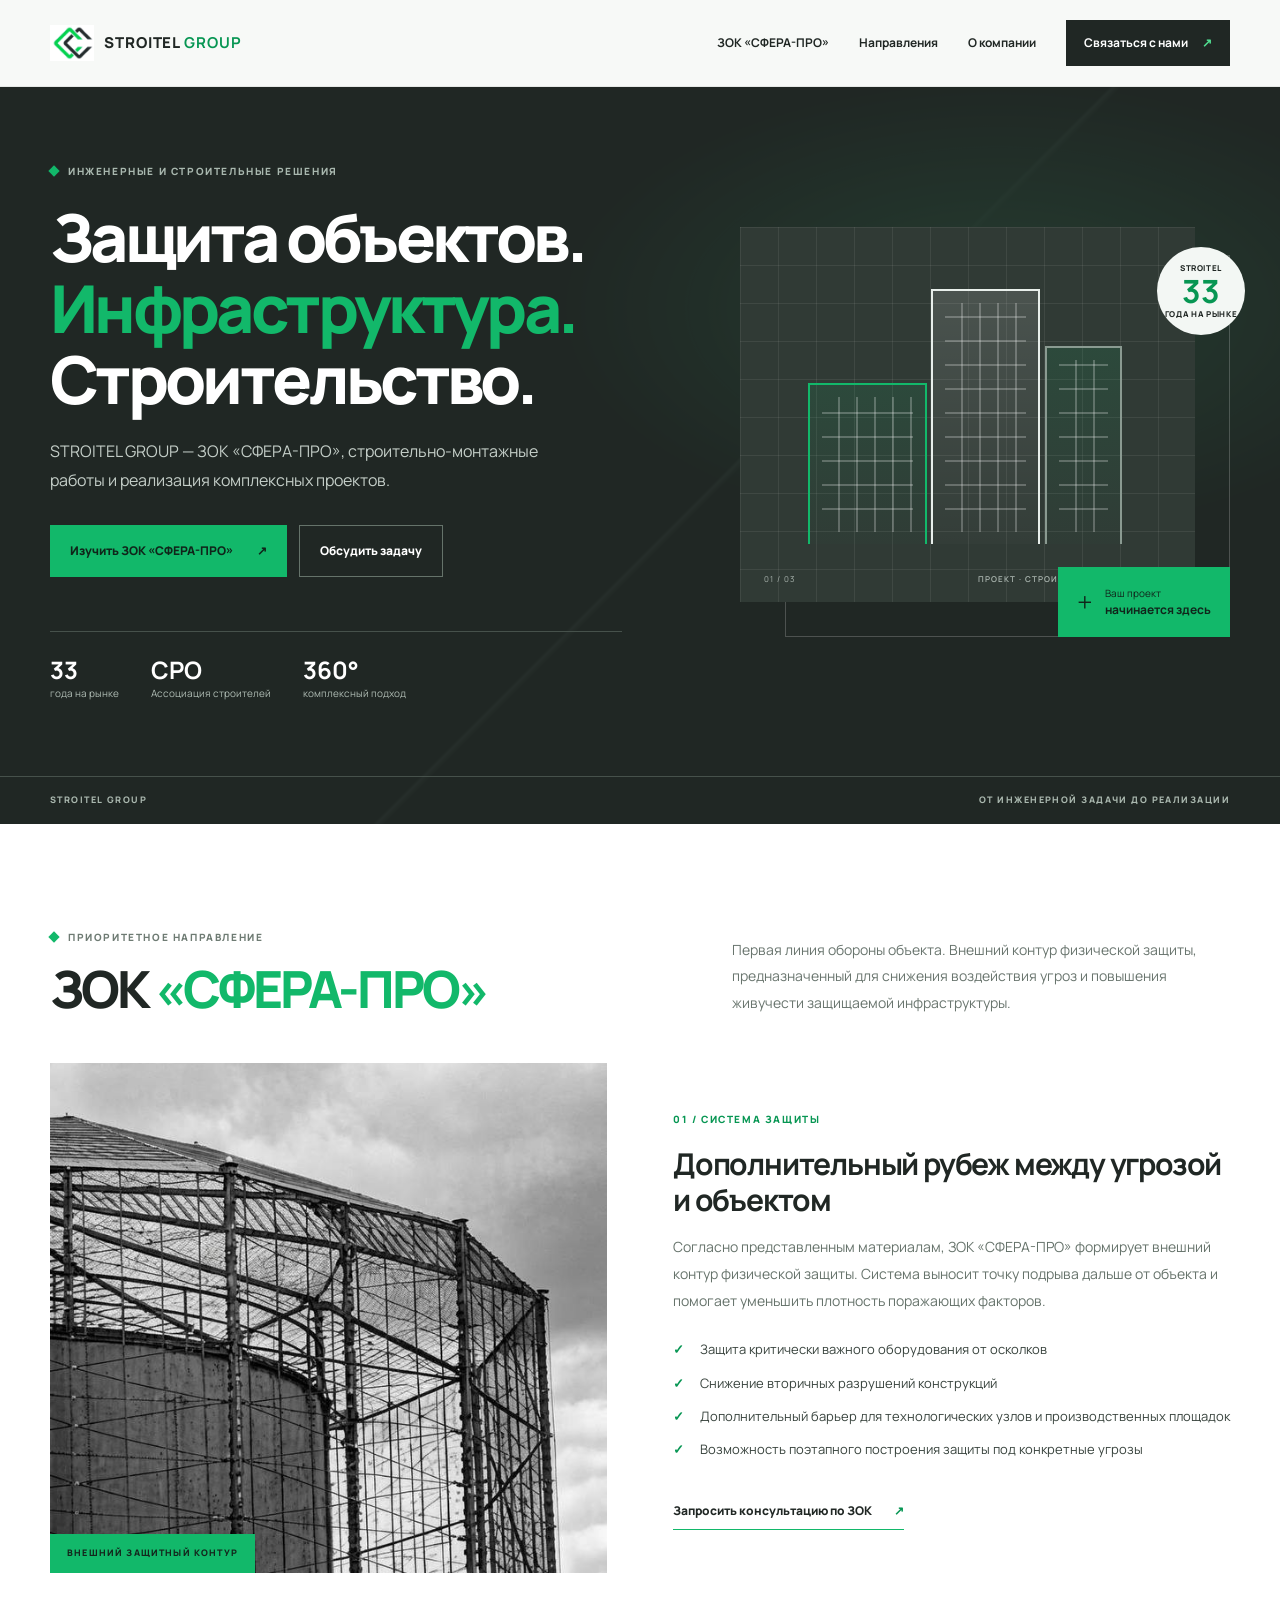
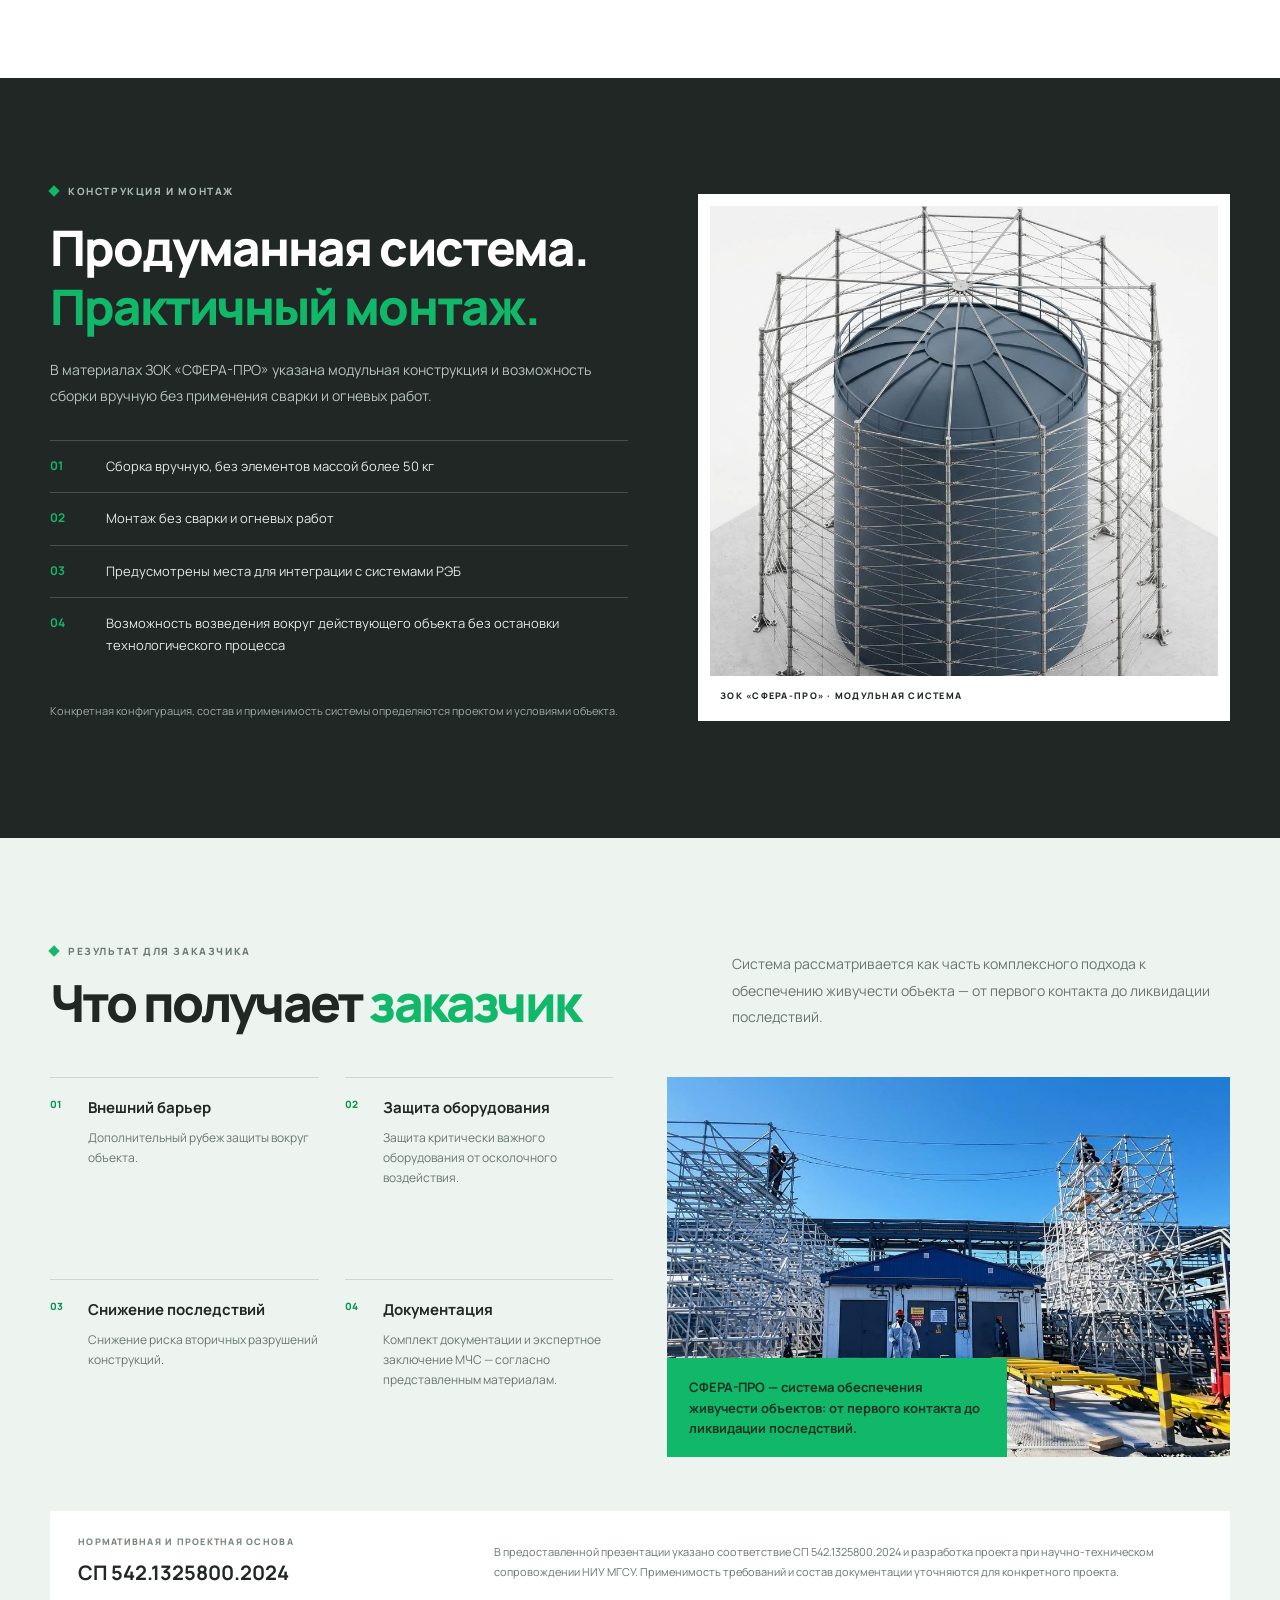
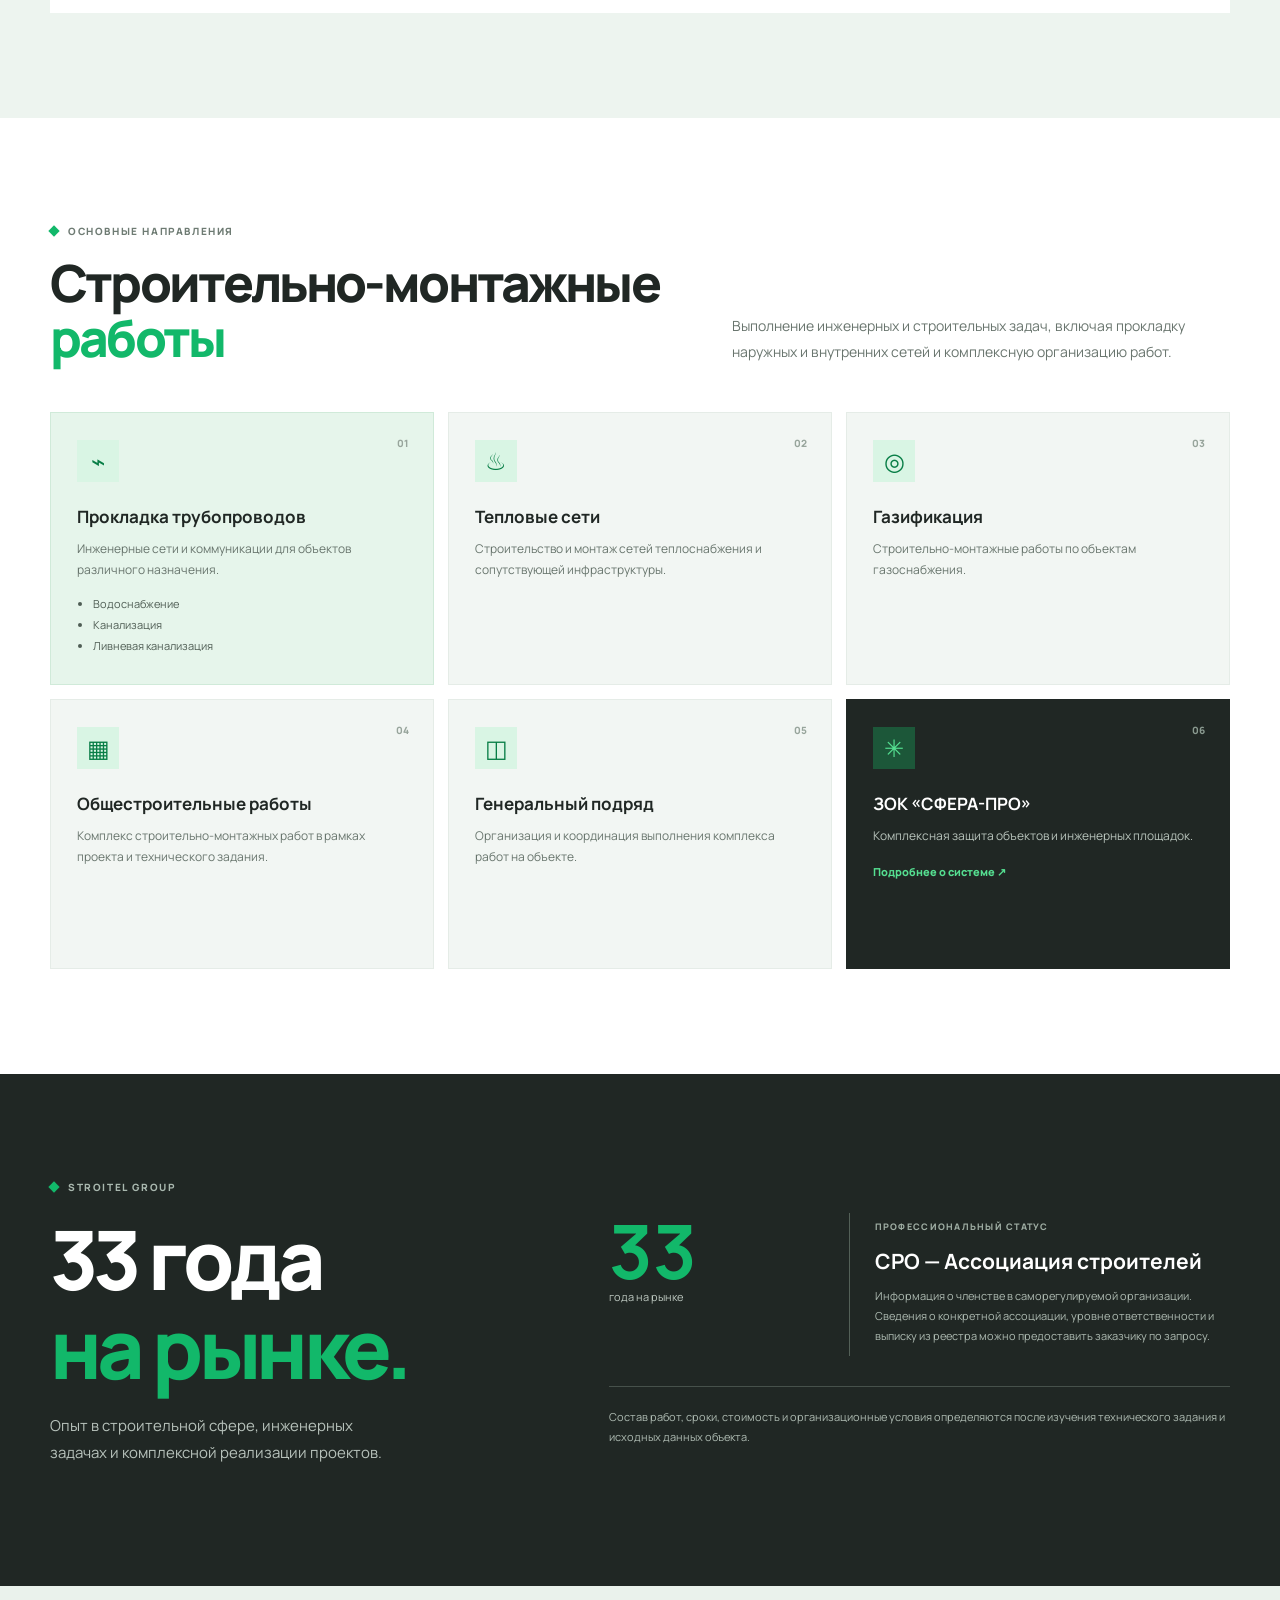
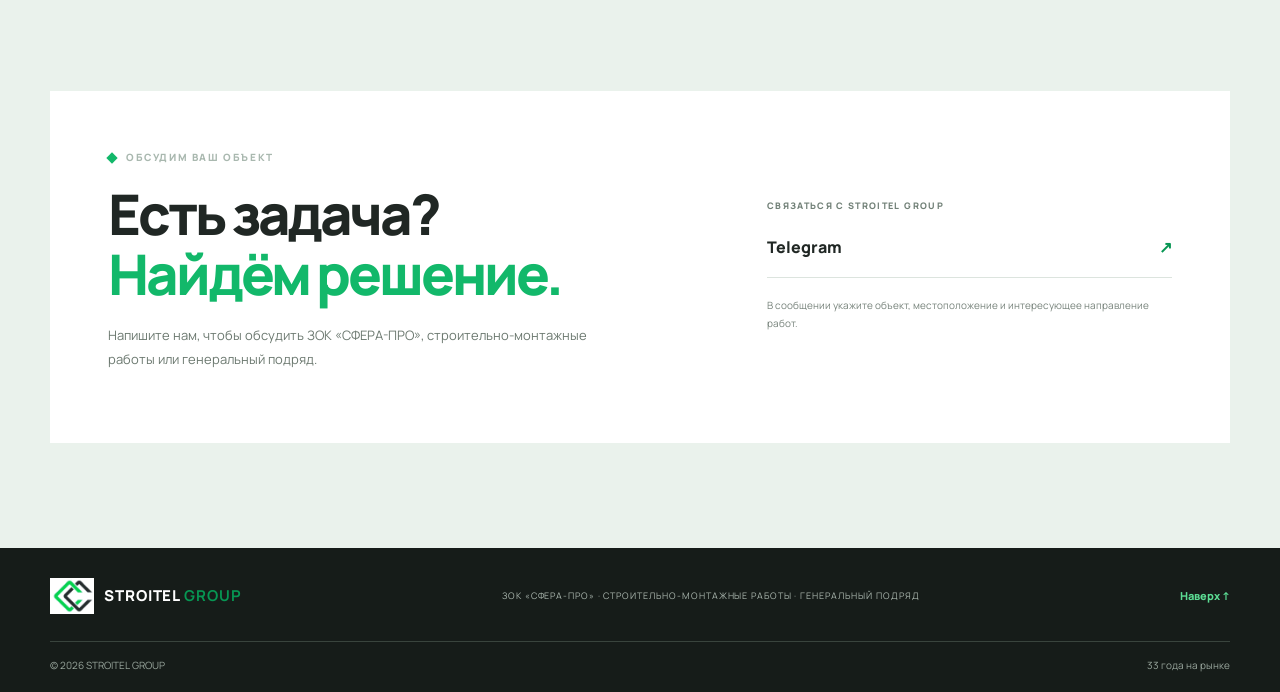
==== index.html @ 2f3639f8 "Update index.html" ====
<!DOCTYPE html>
<html lang="ru">
<head>
    <meta charset="UTF-8">
    <meta name="viewport" content="width=device-width, initial-scale=1">
    <meta name="description" content="STROITEL GROUP — ЗОК «СФЕРА-ПРО», строительно-монтажные работы, инженерные сети и генеральный подряд. 33 года на рынке.">
    <meta name="theme-color" content="#202724">
    <title>STROITEL GROUP — ЗОК «СФЕРА-ПРО» и строительство</title>
    <link rel="preconnect" href="https://fonts.googleapis.com">
    <link rel="preconnect" href="https://fonts.gstatic.com" crossorigin>
    <link href="https://fonts.googleapis.com/css2?family=Manrope:wght@400;500;600;700;800&display=swap" rel="stylesheet">
    <link rel="stylesheet" href="assets/css/style.css">
</head>
<body id="top">
    <header class="header">
        <div class="container header__inner">
            <a class="brand" href="#top" aria-label="STROITEL GROUP — на главную">
                <img src="assets/images/logo-icon.png" alt="" class="brand__mark">
                <span class="brand__name">STROITEL <b>GROUP</b></span>
            </a>
            <button class="menu-toggle" type="button" aria-label="Открыть меню" aria-expanded="false">
                <span></span><span></span><span></span>
            </button>
            <nav class="nav" aria-label="Основная навигация">
                <a href="#sphere">ЗОК «СФЕРА-ПРО»</a>
                <a href="#services">Направления</a>
                <a href="#about">О компании</a>
                <a href="#contacts" class="nav__cta">Связаться с нами <span>↗</span></a>
            </nav>
        </div>
    </header>

    <main>
        <section class="hero">
            <div class="hero__texture"></div>
            <div class="container hero__inner">
                <div class="hero__content">
                    <div class="eyebrow"><i></i> ИНЖЕНЕРНЫЕ И СТРОИТЕЛЬНЫЕ РЕШЕНИЯ</div>
                    <h1>Защита объектов.<br><em>Инфраструктура.</em><br>Строительство.</h1>
                    <p class="hero__lead">STROITEL GROUP — ЗОК «СФЕРА-ПРО», строительно-монтажные работы и реализация комплексных проектов.</p>
                    <div class="hero__actions">
                        <a class="button button--green" href="#sphere">Изучить ЗОК «СФЕРА-ПРО» <span>↗</span></a>
                        <a class="button button--outline" href="#contacts">Обсудить задачу</a>
                    </div>
                    <div class="hero__facts">
                        <div><strong>33</strong><span>года на рынке</span></div>
                        <div><strong>СРО</strong><span>Ассоциация строителей</span></div>
                        <div><strong>360°</strong><span>комплексный подход</span></div>
                    </div>
                </div>
                <div class="hero__visual" aria-label="Архитектурная графика">
                    <div class="visual-card visual-card--back"></div>
                    <div class="visual-card visual-card--main">
                        <div class="visual-grid"></div>
                        <div class="building building--one"></div>
                        <div class="building building--two"></div>
                        <div class="building building--three"></div>
                        <div class="visual-caption"><span>01 / 03</span><b>ПРОЕКТ · СТРОИТЕЛЬСТВО · РЕЗУЛЬТАТ</b></div>
                    </div>
                    <div class="visual-tag"><span class="tag-mark">+</span><span>Ваш проект<br><b>начинается здесь</b></span></div>
                    <div class="hero__stamp">
                        <span>STROITEL</span>
                            <b>33</b>
                        <span>ГОДА НА РЫНКЕ</span>
                    </div>
                </div>
            </div>
            <div class="hero__bottom"><div class="container"><span>STROITEL GROUP</span><span>ОТ ИНЖЕНЕРНОЙ ЗАДАЧИ ДО РЕАЛИЗАЦИИ</span></div></div>
        </section>

        <section class="focus section" id="sphere">
            <div class="container">
                <div class="section-top">
                    <div><span class="eyebrow eyebrow--dark"><i></i> ПРИОРИТЕТНОЕ НАПРАВЛЕНИЕ</span><h2>ЗОК <em>«СФЕРА-ПРО»</em></h2></div>
                    <p class="section-intro">Первая линия обороны объекта. Внешний контур физической защиты, предназначенный для снижения воздействия угроз и повышения живучести защищаемой инфраструктуры.</p>
                </div>
                <div class="focus-grid">
                    <div class="focus-image">
                        <img src="assets/images/zok-protection.jpg" alt="Защитный контур вокруг промышленного объекта">
                        <span class="image-caption">ВНЕШНИЙ ЗАЩИТНЫЙ КОНТУР</span>
                    </div>
                    <div class="focus-copy">
                        <span class="number-label">01 / СИСТЕМА ЗАЩИТЫ</span>
                        <h3>Дополнительный рубеж между угрозой и объектом</h3>
                        <p>Согласно представленным материалам, ЗОК «СФЕРА-ПРО» формирует внешний контур физической защиты. Система выносит точку подрыва дальше от объекта и помогает уменьшить плотность поражающих факторов.</p>
                        <ul class="check-list">
                            <li>Защита критически важного оборудования от осколков</li>
                            <li>Снижение вторичных разрушений конструкций</li>
                            <li>Дополнительный барьер для технологических узлов и производственных площадок</li>
                            <li>Возможность поэтапного построения защиты под конкретные угрозы</li>
                        </ul>
                        <a class="text-link" href="#contacts">Запросить консультацию по ЗОК <span>↗</span></a>
                    </div>
                </div>
            </div>
        </section>

        <section class="system section">
            <div class="container system-grid">
                <div class="system-copy">
                    <span class="eyebrow"><i></i> КОНСТРУКЦИЯ И МОНТАЖ</span>
                    <h2>Продуманная система.<br><em>Практичный монтаж.</em></h2>
                    <p>В материалах ЗОК «СФЕРА-ПРО» указана модульная конструкция и возможность сборки вручную без применения сварки и огневых работ.</p>
                    <div class="system-points">
                        <div><b>01</b><span>Сборка вручную, без элементов массой более 50 кг</span></div>
                        <div><b>02</b><span>Монтаж без сварки и огневых работ</span></div>
                        <div><b>03</b><span>Предусмотрены места для интеграции с системами РЭБ</span></div>
                        <div><b>04</b><span>Возможность возведения вокруг действующего объекта без остановки технологического процесса</span></div>
                    </div>
                    <p class="small-note">Конкретная конфигурация, состав и применимость системы определяются проектом и условиями объекта.</p>
                </div>
                <figure class="system-image">
                    <img src="assets/images/zok-system.jpg" alt="Схема модульной конструкции ЗОК «СФЕРА-ПРО» из презентационных материалов">
                    <figcaption>ЗОК «СФЕРА-ПРО» · МОДУЛЬНАЯ СИСТЕМА</figcaption>
                </figure>
            </div>
        </section>

        <section class="benefits section">
            <div class="container">
                <div class="section-top">
                    <div><span class="eyebrow eyebrow--dark"><i></i> РЕЗУЛЬТАТ ДЛЯ ЗАКАЗЧИКА</span><h2>Что получает <em>заказчик</em></h2></div>
                    <p class="section-intro">Система рассматривается как часть комплексного подхода к обеспечению живучести объекта — от первого контакта до ликвидации последствий.</p>
                </div>
                <div class="benefits-grid">
                    <div class="benefits-list">
                        <article><span>01</span><div><h3>Внешний барьер</h3><p>Дополнительный рубеж защиты вокруг объекта.</p></div></article>
                        <article><span>02</span><div><h3>Защита оборудования</h3><p>Защита критически важного оборудования от осколочного воздействия.</p></div></article>
                        <article><span>03</span><div><h3>Снижение последствий</h3><p>Снижение риска вторичных разрушений конструкций.</p></div></article>
                        <article><span>04</span><div><h3>Документация</h3><p>Комплект документации и экспертное заключение МЧС — согласно представленным материалам.</p></div></article>
                    </div>
                    <div class="benefits-photo">
                        <img src="assets/images/zok-benefits.jpg" alt="Фото объекта и монтажных конструкций из материалов о ЗОК «СФЕРА-ПРО»">
                        <div class="green-note">СФЕРА-ПРО — система обеспечения живучести объектов: от первого контакта до ликвидации последствий.</div>
                    </div>
                </div>
                <div class="standards">
                    <div><span>НОРМАТИВНАЯ И ПРОЕКТНАЯ ОСНОВА</span><b>СП 542.1325800.2024</b></div>
                    <p>В предоставленной презентации указано соответствие СП 542.1325800.2024 и разработка проекта при научно-техническом сопровождении НИУ МГСУ. Применимость требований и состав документации уточняются для конкретного проекта.</p>
                </div>
            </div>
        </section>

        <section class="services section" id="services">
            <div class="container">
                <div class="section-top">
                    <div><span class="eyebrow eyebrow--dark"><i></i> ОСНОВНЫЕ НАПРАВЛЕНИЯ</span><h2>Строительно-монтажные <em>работы</em></h2></div>
                    <p class="section-intro">Выполнение инженерных и строительных задач, включая прокладку наружных и внутренних сетей и комплексную организацию работ.</p>
                </div>
                <div class="service-grid">
                    <article class="service-card service-card--featured">
                        <span class="service-number">01</span><div class="service-icon">⌁</div>
                        <h3>Прокладка трубопроводов</h3>
                        <p>Инженерные сети и коммуникации для объектов различного назначения.</p>
                        <ul><li>Водоснабжение</li><li>Канализация</li><li>Ливневая канализация</li></ul>
                    </article>
                    <article class="service-card">
                        <span class="service-number">02</span><div class="service-icon">♨</div>
                        <h3>Тепловые сети</h3>
                        <p>Строительство и монтаж сетей теплоснабжения и сопутствующей инфраструктуры.</p>
                    </article>
                    <article class="service-card">
                        <span class="service-number">03</span><div class="service-icon">◎</div>
                        <h3>Газификация</h3>
                        <p>Строительно-монтажные работы по объектам газоснабжения.</p>
                    </article>
                    <article class="service-card">
                        <span class="service-number">04</span><div class="service-icon">▦</div>
                        <h3>Общестроительные работы</h3>
                        <p>Комплекс строительно-монтажных работ в рамках проекта и технического задания.</p>
                    </article>
                    <article class="service-card">
                        <span class="service-number">05</span><div class="service-icon">◫</div>
                        <h3>Генеральный подряд</h3>
                        <p>Организация и координация выполнения комплекса работ на объекте.</p>
                    </article>
                    <article class="service-card service-card--dark">
                        <span class="service-number">06</span><div class="service-icon">✳</div>
                        <h3>ЗОК «СФЕРА-ПРО»</h3>
                        <p>Комплексная защита объектов и инженерных площадок.</p>
                        <a href="#sphere">Подробнее о системе ↗</a>
                    </article>
                </div>
            </div>
        </section>

        <section class="about section" id="about">
            <div class="container about-grid">
                <div>
                    <span class="eyebrow"><i></i> STROITEL GROUP</span>
                    <h2>33 года<br><em>на рынке.</em></h2>
                    <p class="about-lead">Опыт в строительной сфере, инженерных задачах и комплексной реализации проектов.</p>
                </div>
                <div class="about-details">
                    <div class="about-stat"><strong>33</strong><span>года на рынке</span></div>
                    <div class="sro-block"><span>ПРОФЕССИОНАЛЬНЫЙ СТАТУС</span><h3>СРО — Ассоциация строителей</h3><p>Информация о членстве в саморегулируемой организации. Сведения о конкретной ассоциации, уровне ответственности и выписку из реестра можно предоставить заказчику по запросу.</p></div>
                    <p class="about-footnote">Состав работ, сроки, стоимость и организационные условия определяются после изучения технического задания и исходных данных объекта.</p>
                </div>
            </div>
        </section>

        <section class="contact section" id="contacts">
            <div class="container contact-panel">
                <div>
                    <span class="eyebrow"><i></i> ОБСУДИМ ВАШ ОБЪЕКТ</span>
                    <h2>Есть задача?<br><em>Найдём решение.</em></h2>
                    <p>Напишите нам, чтобы обсудить ЗОК «СФЕРА-ПРО», строительно-монтажные работы или генеральный подряд.</p>
                </div>
                <div class="contact-links">
                    <span class="contact-label">СВЯЗАТЬСЯ С STROITEL GROUP</span>
                    <a href="" target="_blank" rel="noopener noreferrer">Telegram <b>↗</b></a>
                    <p>В сообщении укажите объект, местоположение и интересующее направление работ.</p>
                </div>
            </div>
        </section>
    </main>

    <footer class="footer">
        <div class="container footer-main">
            <a class="brand brand--footer" href="#top"><img src="assets/images/logo-icon.png" alt="" class="brand__mark"><span class="brand__name">STROITEL <b>GROUP</b></span></a>
            <span class="footer-descriptor">ЗОК «СФЕРА-ПРО» · СТРОИТЕЛЬНО-МОНТАЖНЫЕ РАБОТЫ · ГЕНЕРАЛЬНЫЙ ПОДРЯД</span>
            <a class="back-top" href="#top">Наверх ↑</a>
        </div>
        <div class="container footer-bottom"><span>© <span id="year"></span> STROITEL GROUP</span><span>33 года на рынке</span></div>
    </footer>

    <script>
        const menuButton = document.querySelector('.menu-toggle');
        const navigation = document.querySelector('.nav');
        if (menuButton && navigation) {
            menuButton.addEventListener('click', () => {
                const opened = menuButton.getAttribute('aria-expanded') === 'true';
                menuButton.setAttribute('aria-expanded', String(!opened));
                navigation.classList.toggle('nav--open', !opened);
            });
            navigation.querySelectorAll('a').forEach(link => link.addEventListener('click', () => {
                navigation.classList.remove('nav--open');
                menuButton.setAttribute('aria-expanded', 'false');
            }));
        }
        const year = document.getElementById('year');
        if (year) year.textContent = new Date().getFullYear();
    </script>
</body>
</html>
---- assets/css/style.css ----
*{box-sizing:border-box}
:root{--ink:#202724;--ink-2:#303a35;--green:#12b86a;--green-dark:#079653;--pale:#edf4ef;--paper:#f7f9f7;--muted:#77817b;--line:#dce4de}
html{scroll-behavior:smooth;scroll-padding-top:88px}
body{margin:0;background:var(--paper);color:var(--ink);font-family:Manrope,Arial,sans-serif;font-size:15px;line-height:1.65}
a{color:inherit;text-decoration:none}
img{display:block;max-width:100%}
.container{width:min(1180px,calc(100% - 48px));margin-inline:auto}
.header{position:sticky;top:0;z-index:20;background:rgba(247,249,247,.96);backdrop-filter:blur(14px);border-bottom:1px solid rgba(32,39,36,.08)}
.header__inner{height:86px;display:flex;align-items:center;justify-content:space-between;gap:30px}
.brand{display:inline-flex;align-items:center;gap:10px;min-width:max-content}
.brand__mark{width:44px;height:40px;object-fit:contain}
.brand__name{font-size:15px;letter-spacing:.06em;font-weight:800;color:var(--ink)}
.brand__name b{color:var(--green-dark)}
.nav{display:flex;align-items:center;gap:30px;font-size:12px;font-weight:700}
.nav a{transition:color .2s}
.nav a:hover{color:var(--green-dark)}
.nav .nav__cta{padding:13px 18px;background:var(--ink);color:#fff}
.nav__cta span{color:#51df91;margin-left:12px}
.menu-toggle{display:none}
.hero{position:relative;overflow:hidden;background:var(--ink);color:#fff}
.hero__texture{position:absolute;inset:0;opacity:.12;background:radial-gradient(ellipse at 78% 30%,#49d98b 0,transparent 32%),linear-gradient(135deg,transparent 55%,#52615a 55.2%,transparent 55.6%)}
.hero__inner{position:relative;display:grid;grid-template-columns:1.02fr .98fr;align-items:center;gap:58px;padding-top:76px;padding-bottom:74px}
.eyebrow{display:flex;align-items:center;gap:10px;font-size:10px;letter-spacing:.16em;font-weight:800;color:#a9b8af}
.eyebrow i{width:8px;height:8px;background:var(--green);display:inline-block;transform:rotate(45deg)}
.eyebrow--dark{color:#6e7b73}
.hero h1,.section h2{margin:22px 0;font-size:clamp(38px,5.2vw,66px);line-height:1.08;letter-spacing:-.055em;font-weight:800}
h1 em,h2 em{font-style:normal;color:var(--green)}
.hero__lead{max-width:540px;color:#c4cec8;font-size:16px;line-height:1.8}
.hero__actions{display:flex;flex-wrap:wrap;gap:12px;margin-top:30px}
.button{display:inline-flex;align-items:center;justify-content:center;gap:24px;padding:15px 20px;font-size:12px;font-weight:800;transition:transform .2s,background .2s}
.button:hover{transform:translateY(-2px)}
.button--green{background:var(--green);color:#10251a}
.button--green:hover{background:#35d985}
.button--outline{border:1px solid #65736a;color:#fff}
.hero__facts{display:flex;gap:32px;margin-top:54px;padding-top:24px;border-top:1px solid #46514b}
.hero__facts div{display:grid;gap:1px}
.hero__facts strong{font-size:24px;line-height:1.2;color:#fff}
.hero__facts span{font-size:10px;color:#aebbb3}
.hero__visual{height:410px;position:relative;max-width:490px;width:100%;justify-self:end}
.visual-card{position:absolute}
.visual-card--back{inset:28px 0 0 45px;border:1px solid rgba(255,255,255,.2)}
.visual-card--main{inset:0 35px 35px 0;background:#303a35;overflow:hidden}
.visual-grid{position:absolute;inset:0;background-image:linear-gradient(rgba(255,255,255,.07) 1px,transparent 1px),linear-gradient(90deg,rgba(255,255,255,.07) 1px,transparent 1px);background-size:38px 38px}
.building{position:absolute;bottom:58px;border:2px solid var(--green);border-bottom:0;background:linear-gradient(180deg,rgba(18,184,106,.12),rgba(18,184,106,.015))}
.building--one{left:15%;width:26%;height:43%}
.building--two{left:42%;width:24%;height:68%;border-color:#e8efeb;background:linear-gradient(180deg,rgba(255,255,255,.13),rgba(255,255,255,.015))}
.building--three{left:67%;width:17%;height:53%;border-color:#8a9a91}
.building:before{content:"";position:absolute;inset:12px;background:repeating-linear-gradient(90deg,transparent 0 16px,rgba(255,255,255,.24) 16px 18px),repeating-linear-gradient(0deg,transparent 0 22px,rgba(255,255,255,.24) 22px 24px)}
.visual-caption{position:absolute;left:24px;right:24px;bottom:17px;display:flex;justify-content:space-between;gap:10px;color:#aeb9b3;font-size:8px;letter-spacing:.12em}
.visual-caption b{font-weight:600}
.visual-tag{position:absolute;right:0;bottom:0;background:var(--green);color:#11251b;padding:15px 19px;display:flex;align-items:center;gap:12px;font-size:10px;line-height:1.5}
.visual-tag b{font-size:12px}
.hero__stamp {
    position: absolute;
    right: -15px;
    top: 20px;
    width: 88px;
    height: 88px;
    border-radius: 50%;
    background: #f3f7f4;
    color: var(--ink);
    display: flex;
    flex-direction: column;
    align-items: center;
    justify-content: center;
    line-height: 1;
    z-index: 5;
    text-align: center;
}

.hero__stamp span {
    font-size: 8px;
    letter-spacing: .08em;
    font-weight: 800;
}

.hero__stamp b {
    font-size: 32px;
    color: var(--green-dark);
    margin: 3px 0;
}
.tag-mark{font-size:27px;font-weight:300}
.hero__bottom{border-top:1px solid #46514b}
.hero__bottom .container{display:flex;justify-content:space-between;padding-block:16px;font-size:9px;letter-spacing:.16em;font-weight:800;color:#aab8af}
.section{padding:105px 0}
.section-top{display:grid;grid-template-columns:1fr .8fr;align-items:end;gap:60px;margin-bottom:46px}
.section h2{font-size:clamp(34px,4vw,52px);margin:16px 0 0}
.section-intro{max-width:500px;margin:0;color:#69756e;font-size:14px;line-height:1.9}
.focus{background:#fff}
.focus-grid{display:grid;grid-template-columns:1fr 1fr;gap:66px;align-items:center}
.focus-image{position:relative}
.focus-image img{width:100%;height:510px;object-fit:cover;object-position:center}
.image-caption{position:absolute;left:0;bottom:0;background:var(--green);padding:12px 17px;color:#14251c;font-size:9px;letter-spacing:.13em;font-weight:800}
.number-label{font-size:10px;letter-spacing:.16em;color:var(--green-dark);font-weight:800}
.focus-copy h3,.system-copy h2{font-size:30px;line-height:1.2;letter-spacing:-.04em;margin:16px 0}
.focus-copy>p,.system-copy>p{color:#66736b;line-height:1.9;font-size:14px}
.check-list{list-style:none;margin:25px 0;padding:0;display:grid;gap:12px}
.check-list li{position:relative;padding-left:27px;font-size:13px;color:#39443e}
.check-list li:before{content:"✓";position:absolute;left:0;top:0;color:var(--green-dark);font-weight:800}
.text-link{display:inline-flex;gap:22px;align-items:center;margin-top:15px;font-size:12px;font-weight:800;border-bottom:1px solid var(--green);padding-bottom:8px}
.text-link span{color:var(--green-dark)}
.system{background:var(--ink);color:#fff}
.system-grid{display:grid;grid-template-columns:1fr .92fr;gap:70px;align-items:center}
.system-copy h2{font-size:clamp(34px,4vw,49px);margin:20px 0}
.system-copy>p{color:#b7c2bb}
.system-points{margin:30px 0;display:grid;gap:0}
.system-points div{display:grid;grid-template-columns:42px 1fr;gap:14px;padding:15px 0;border-top:1px solid #46514b;align-items:start}
.system-points b{color:var(--green);font-size:12px}
.system-points span{font-size:13px;color:#e2e9e4}
.small-note{font-size:11px!important;color:#9daaa2!important}
.system-image{margin:0;background:#fff;padding:12px}
.system-image img{width:100%;height:470px;object-fit:cover}
.system-image figcaption{padding:13px 10px 5px;color:var(--ink);font-size:9px;letter-spacing:.14em;font-weight:800}
.benefits{background:var(--pale)}
.benefits-grid{display:grid;grid-template-columns:1fr 1fr;gap:54px;align-items:stretch}
.benefits-list{display:grid;grid-template-columns:1fr 1fr;gap:24px 26px}
.benefits-list article{display:grid;grid-template-columns:28px 1fr;gap:10px;align-content:start;padding-top:18px;border-top:1px solid #cbd8cf}
.benefits-list article>span{font-size:10px;font-weight:800;color:var(--green-dark)}
.benefits-list h3{font-size:15px;margin:0 0 7px}
.benefits-list p{font-size:12px;line-height:1.7;color:#6a766e;margin:0}
.benefits-photo{position:relative;min-height:380px}
.benefits-photo img{width:100%;height:100%;min-height:380px;object-fit:cover}
.green-note{position:absolute;bottom:0;left:0;max-width:340px;background:var(--green);padding:19px 22px;color:#153322;font-size:13px;font-weight:700;line-height:1.55}
.standards{display:grid;grid-template-columns:.7fr 1.3fr;gap:35px;align-items:center;margin-top:54px;padding:24px 28px;background:#fff}
.standards div{display:grid;gap:6px}
.standards span{font-size:9px;letter-spacing:.14em;color:#77847b;font-weight:800}
.standards b{font-size:20px}
.standards p{font-size:11px;line-height:1.8;color:#69756e;margin:0}
.services{background:#fff}
.service-grid{display:grid;grid-template-columns:repeat(3,1fr);gap:14px}
.service-card{position:relative;min-height:270px;padding:27px 26px;background:#f2f6f3;border:1px solid #e5ece7;transition:transform .2s,background .2s}
.service-card:hover{transform:translateY(-4px);background:#eaf4ed}
.service-number{position:absolute;right:24px;top:22px;color:#98a59c;font-size:10px;font-weight:800}
.service-icon{width:42px;height:42px;display:grid;place-items:center;background:#d9f5e4;color:#087e46;font-size:24px;margin-bottom:24px}
.service-card h3{font-size:17px;line-height:1.3;margin:0 0 10px}
.service-card p{font-size:12px;line-height:1.8;color:#68756d;margin:0}
.service-card ul{margin:13px 0 0;padding-left:16px;color:#4f5d54;font-size:11px;line-height:1.9}
.service-card--featured{background:#e6f5eb;border-color:#d0ead9}
.service-card--dark{background:var(--ink);color:#fff;border-color:var(--ink)}
.service-card--dark p{color:#b8c4bc}
.service-card--dark .service-number{color:#8a9a90}
.service-card--dark .service-icon{background:#1c5739;color:#55df91}
.service-card--dark a{display:inline-block;margin-top:17px;font-size:11px;color:#55df91;font-weight:800}
.about{background:var(--ink);color:#fff}
.about-grid{display:grid;grid-template-columns:.85fr 1.15fr;gap:100px;align-items:center}
.about h2{font-size:clamp(54px,7vw,82px);margin:20px 0}
.about-lead{max-width:350px;color:#b7c2bb;font-size:15px;line-height:1.8}
.about-details{display:grid;grid-template-columns:.55fr 1fr;gap:30px;align-items:start}
.about-stat{display:grid;gap:0}
.about-stat strong{font-size:75px;line-height:1;color:var(--green)}
.about-stat span{font-size:11px;color:#bdc8c0}
.sro-block{border-left:1px solid #536057;padding-left:25px}
.sro-block>span{font-size:9px;letter-spacing:.14em;color:#9eada3;font-weight:800}
.sro-block h3{font-size:21px;line-height:1.3;margin:10px 0}
.sro-block p,.about-footnote{font-size:11px;line-height:1.8;color:#aebbb2}
.about-footnote{grid-column:1/-1;margin:0;padding-top:20px;border-top:1px solid #46514b}
.contact{background:#eaf2ec}
.contact-panel{display:grid;grid-template-columns:1fr .7fr;gap:80px;padding:58px;background:#fff}
.contact h2{font-size:clamp(38px,4.5vw,56px);margin:18px 0}
.contact-panel>div:first-child>p{max-width:480px;color:#6c7970;font-size:13px;line-height:1.9}
.contact-links{align-self:center}
.contact-label{font-size:9px;letter-spacing:.15em;font-weight:800;color:#718077}
.contact-links>a{display:flex;justify-content:space-between;padding:17px 0;border-bottom:1px solid var(--line);font-size:16px;font-weight:800}
.contact-links>a b{color:var(--green-dark)}
.contact-links p{font-size:10px;line-height:1.8;color:#77837b;margin-top:18px}
.footer{background:#161c19;color:#fff;padding:28px 0 18px}
.footer-main{display:flex;align-items:center;justify-content:space-between;gap:25px;padding-bottom:25px}
.brand--footer .brand__name{color:#fff}
.footer-descriptor{font-size:9px;letter-spacing:.1em;color:#aab6ae}
.back-top{font-size:11px;font-weight:800;color:#5cdd94}
.footer-bottom{display:flex;justify-content:space-between;border-top:1px solid #39443d;padding-top:15px;color:#9aa79e;font-size:10px}
@media(max-width:900px){.hero__visual{height:340px}
 .nav{gap:16px;font-size:11px}.hero__inner{gap:30px}.hero__visual img{height:420px}
 .focus-grid,.system-grid{gap:35px}.about-grid{gap:45px}.contact-panel{gap:40px;padding:40px}
}
@media(max-width:700px){
 html{scroll-padding-top:72px}.container{width:min(100% - 34px,560px)}
 .header__inner{height:72px}.brand__mark{width:38px;height:35px}.brand__name{font-size:13px}
 .menu-toggle{display:flex;flex-direction:column;gap:5px;width:42px;height:42px;align-items:center;justify-content:center;border:1px solid var(--line);background:transparent}
 .menu-toggle span{width:18px;height:2px;background:var(--ink)}
 .nav{display:none;position:absolute;top:72px;left:0;right:0;padding:18px 22px 24px;background:#f7f9f7;border-bottom:1px solid var(--line);align-items:stretch;flex-direction:column;gap:0}
 .nav.nav--open{display:flex}.nav a{padding:13px 0;border-bottom:1px solid var(--line)}.nav .nav__cta{padding:13px 16px;margin-top:12px;border:0}
 .hero__inner{grid-template-columns:1fr;padding-top:55px;padding-bottom:50px;gap:42px}
 .hero h1{font-size:clamp(39px,11vw,58px)}.hero__lead{font-size:14px}
 .hero__facts{gap:20px;margin-top:36px}.hero__facts strong{font-size:21px}.hero__facts span{font-size:9px}
 .hero__visual{padding-left:16px}.hero__visual img{height:390px}.hero__stamp{right:-5px;width:72px;height:72px}
 .hero__bottom .container{gap:14px;font-size:8px}.hero__bottom .container span:last-child{text-align:right}
 .section{padding:72px 0}.section-top{grid-template-columns:1fr;gap:18px;margin-bottom:32px}
 .section h2{font-size:38px}.focus-grid,.system-grid,.benefits-grid,.about-grid,.contact-panel{grid-template-columns:1fr;gap:32px}
 .focus-image img{height:390px}.focus-copy h3{font-size:26px}
 .system-image img{height:360px}.benefits-list{gap:20px 14px}.benefits-photo,.benefits-photo img{min-height:330px}
 .standards{grid-template-columns:1fr;gap:12px;margin-top:35px;padding:22px}
 .service-grid{grid-template-columns:1fr 1fr;gap:10px}.service-card{min-height:245px;padding:20px 17px}
 .service-card h3{font-size:15px}.service-card p{font-size:11px}
 .about-grid{gap:20px}.about h2{font-size:64px}.about-details{grid-template-columns:.5fr 1fr;gap:18px}
 .about-stat strong{font-size:60px}.sro-block{padding-left:17px}.sro-block h3{font-size:18px}
 .contact-panel{padding:28px 22px}.contact h2{font-size:40px}
 .footer-main{align-items:flex-start;flex-wrap:wrap}.footer-descriptor{order:3;flex-basis:100%;line-height:1.7}.back-top{margin-left:auto}
}
@media(max-width:420px){
 .hero__facts{gap:13px}.hero__facts strong{font-size:19px}.hero__facts span{font-size:8px}
 .service-grid{grid-template-columns:1fr}.service-card{min-height:0}.service-card--featured{min-height:270px}
 .benefits-list{grid-template-columns:1fr}.about-details{grid-template-columns:1fr}.sro-block{border-left:0;border-top:1px solid #536057;padding:18px 0 0}
 .about-footnote{grid-column:auto}
}
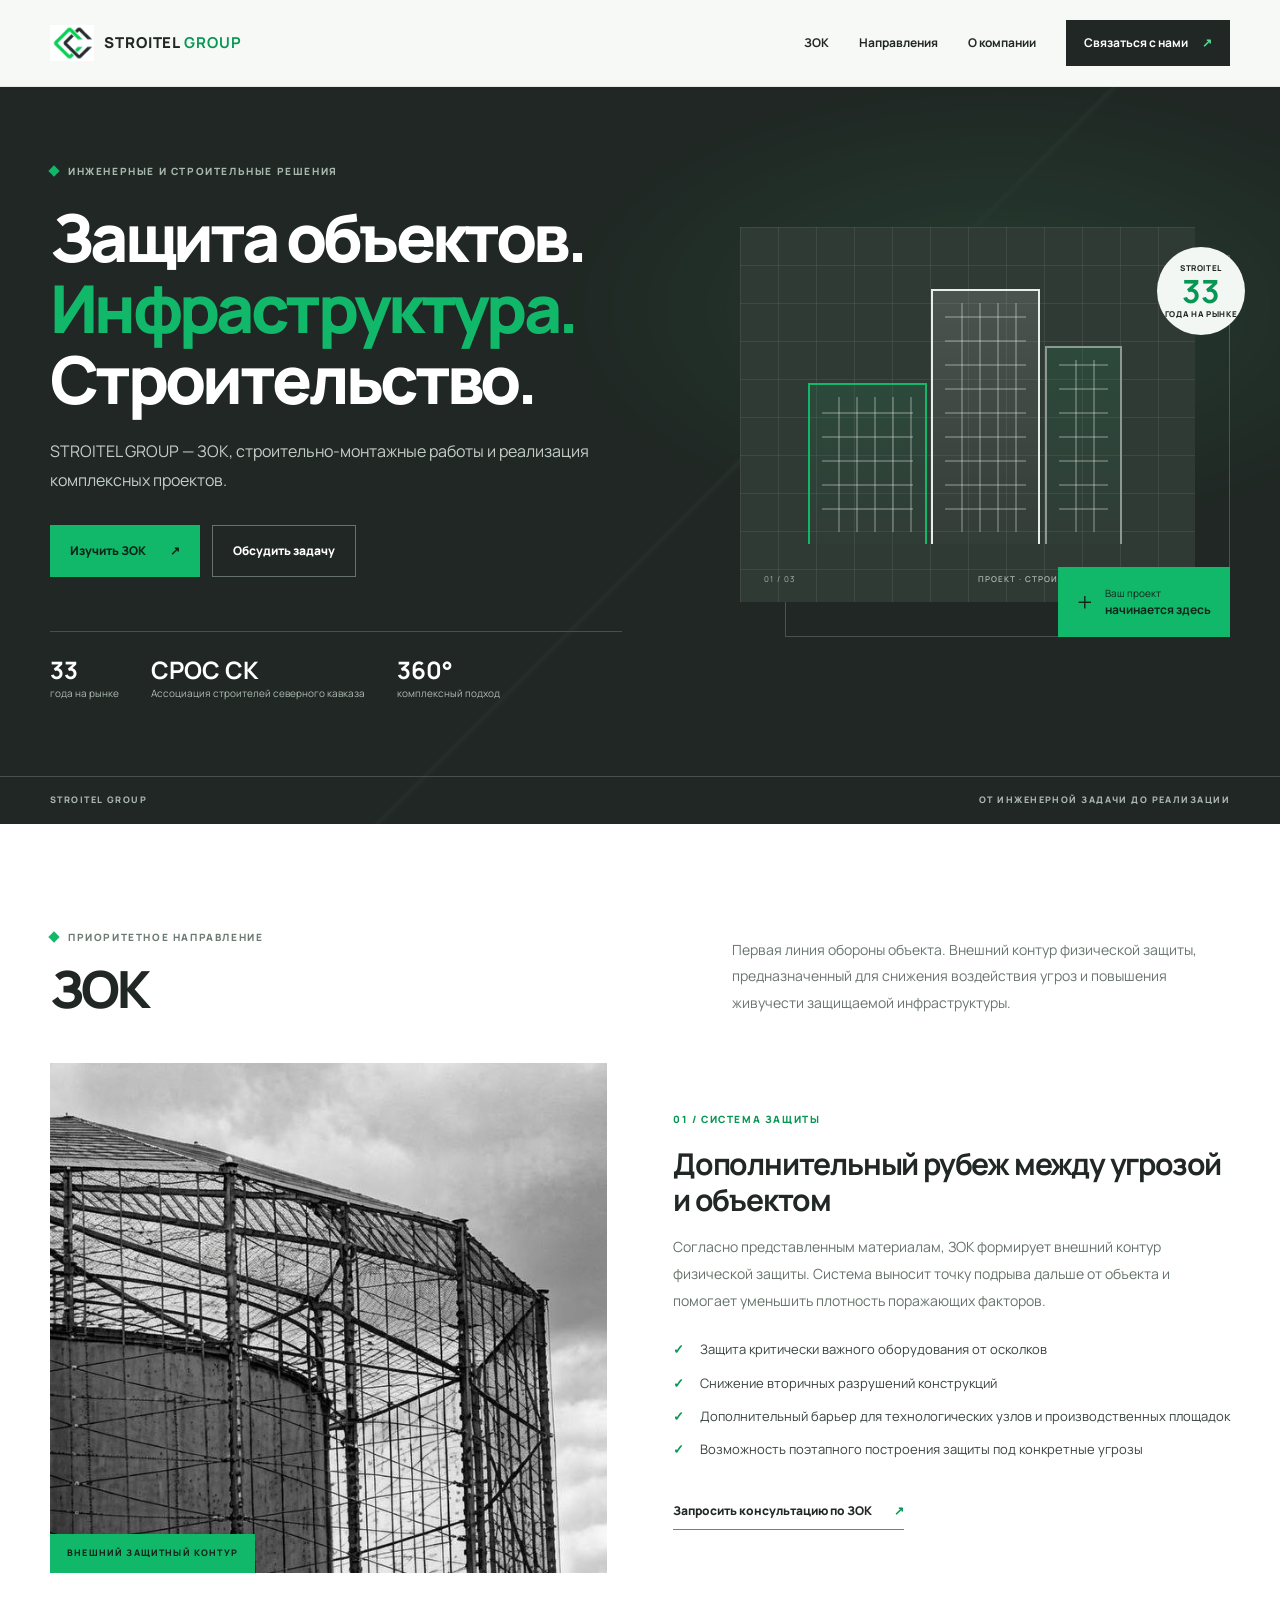
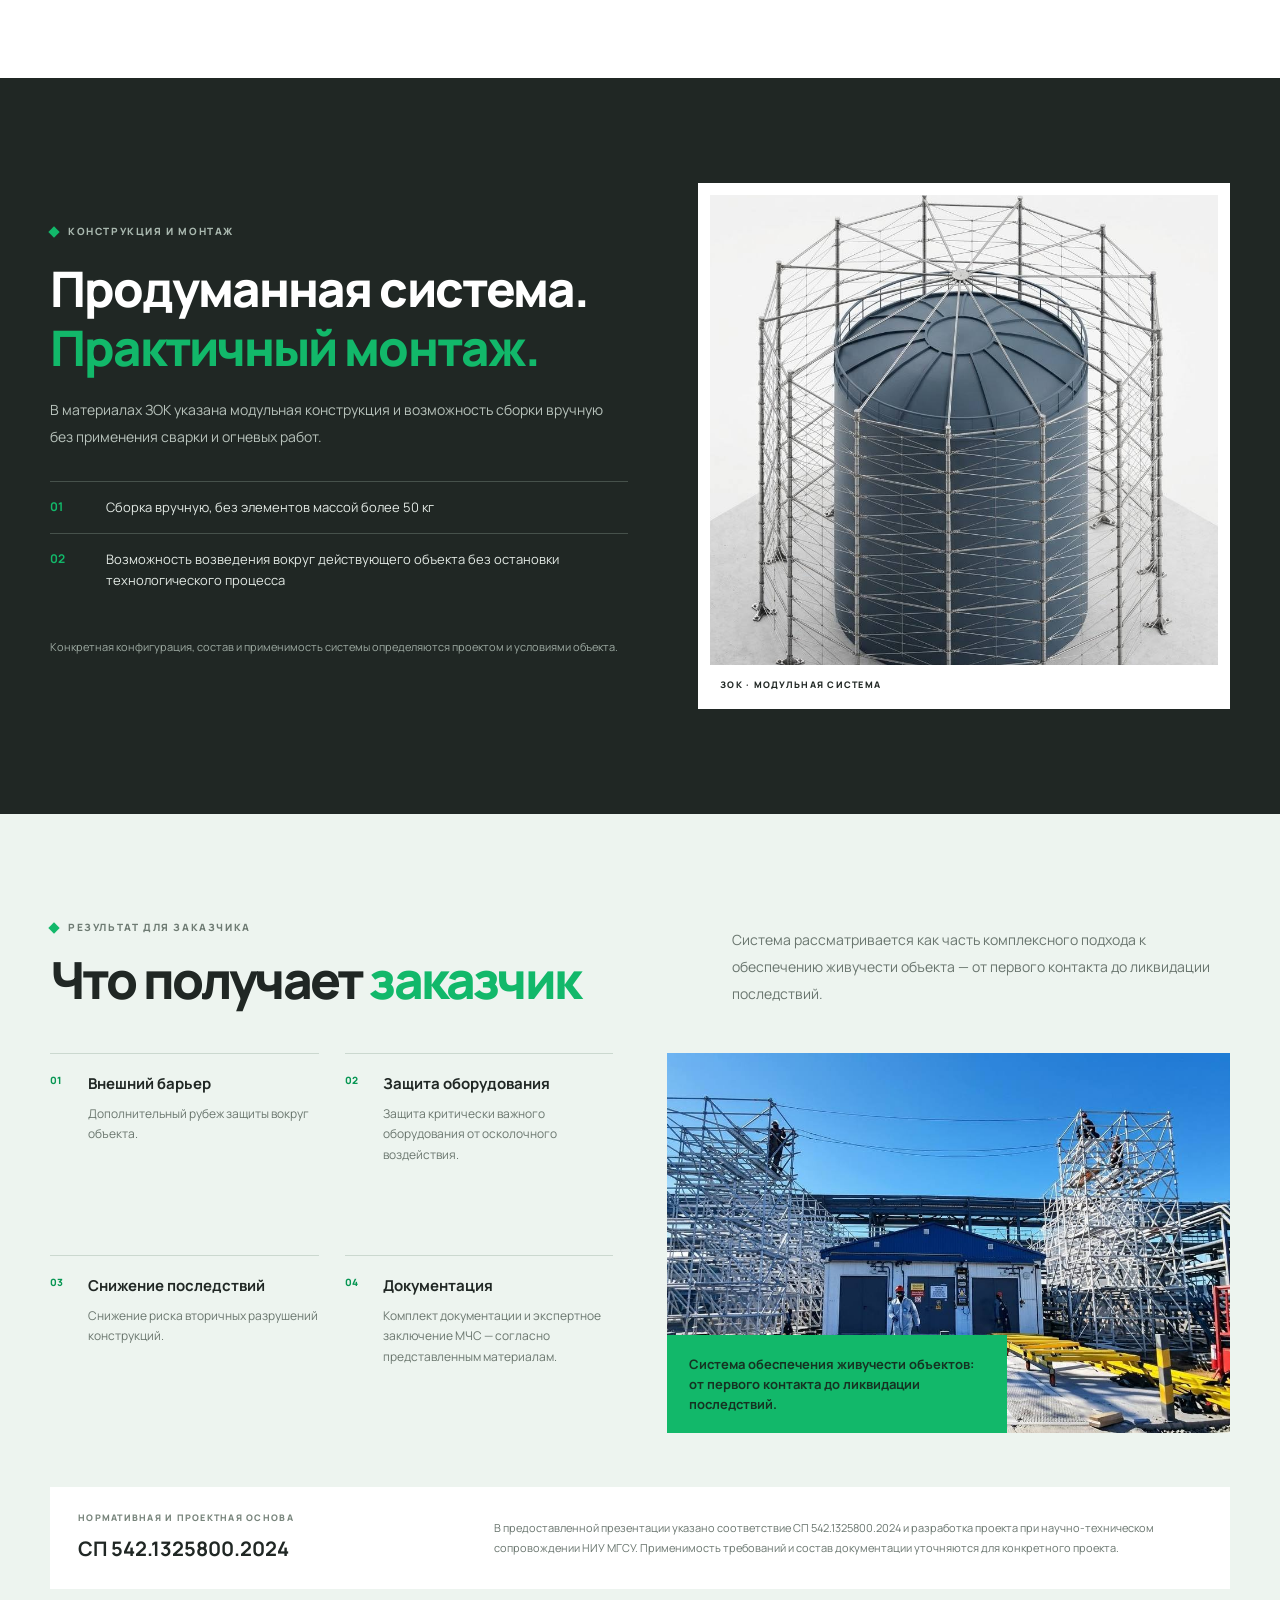
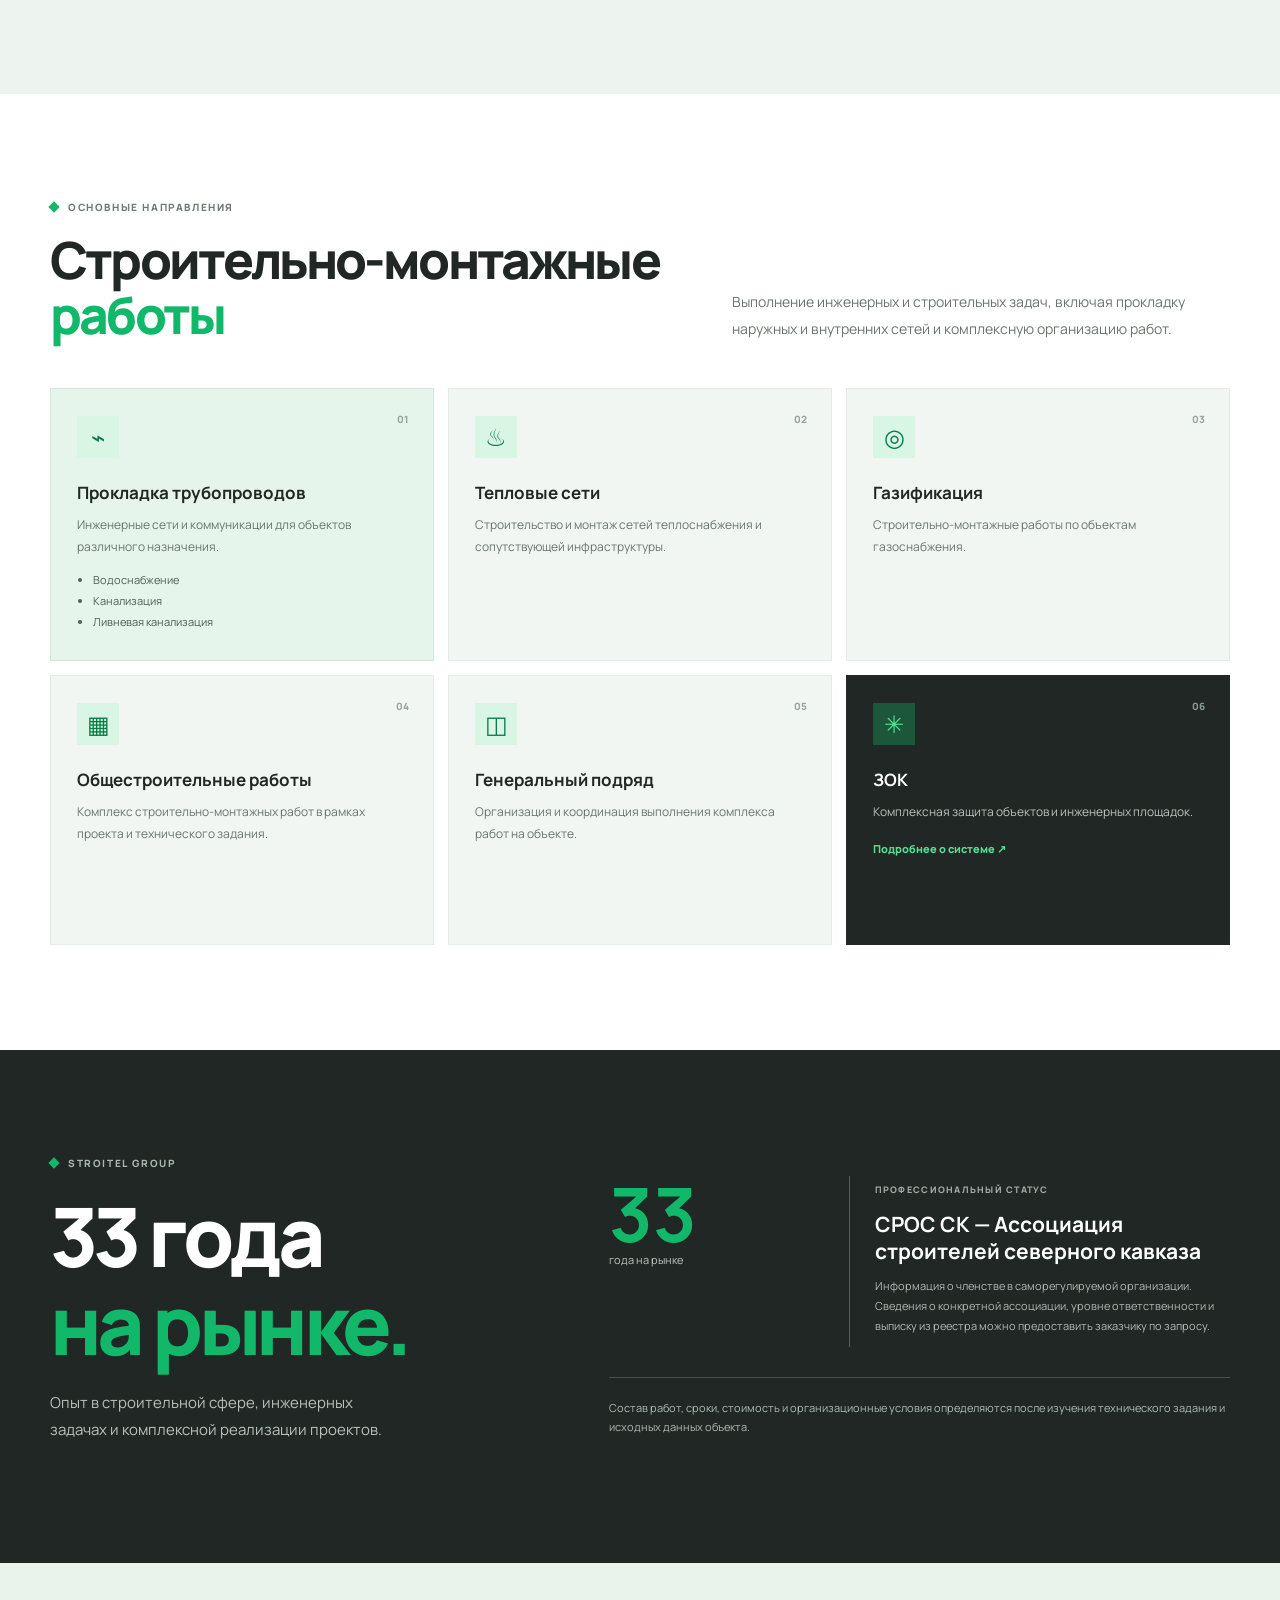
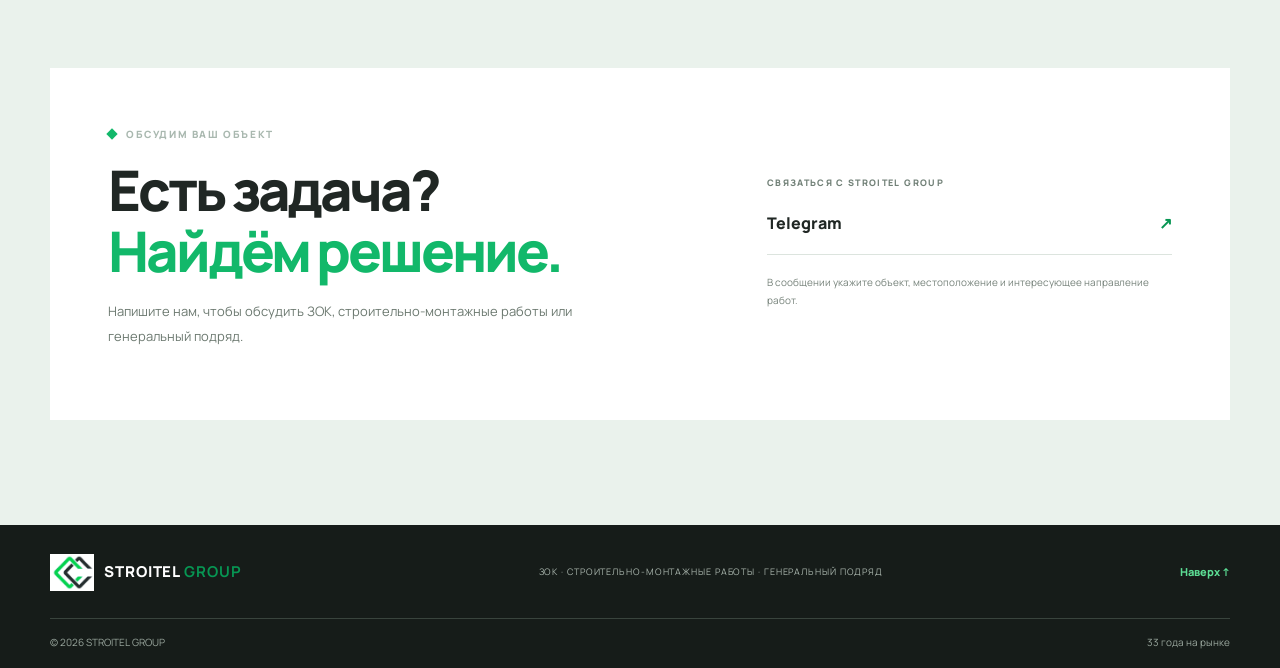
==== commit f4448e19: "Update index.html" ====
--- a/index.html
+++ b/index.html
@@ -3,9 +3,9 @@
 <head>
     <meta charset="UTF-8">
     <meta name="viewport" content="width=device-width, initial-scale=1">
-    <meta name="description" content="STROITEL GROUP — ЗОК «СФЕРА-ПРО», строительно-монтажные работы, инженерные сети и генеральный подряд. 33 года на рынке.">
+    <meta name="description" content="STROITEL GROUP — ЗОК, строительно-монтажные работы, инженерные сети и генеральный подряд. 33 года на рынке.">
     <meta name="theme-color" content="#202724">
-    <title>STROITEL GROUP — ЗОК «СФЕРА-ПРО» и строительство</title>
+    <title>STROITEL GROUP — ЗОК и строительство</title>
     <link rel="preconnect" href="https://fonts.googleapis.com">
     <link rel="preconnect" href="https://fonts.gstatic.com" crossorigin>
     <link href="https://fonts.googleapis.com/css2?family=Manrope:wght@400;500;600;700;800&display=swap" rel="stylesheet">
@@ -22,7 +22,7 @@
                 <span></span><span></span><span></span>
             </button>
             <nav class="nav" aria-label="Основная навигация">
-                <a href="#sphere">ЗОК «СФЕРА-ПРО»</a>
+                <a href="#sphere">ЗОК</a>
                 <a href="#services">Направления</a>
                 <a href="#about">О компании</a>
                 <a href="#contacts" class="nav__cta">Связаться с нами <span>↗</span></a>
@@ -37,14 +37,14 @@
                 <div class="hero__content">
                     <div class="eyebrow"><i></i> ИНЖЕНЕРНЫЕ И СТРОИТЕЛЬНЫЕ РЕШЕНИЯ</div>
                     <h1>Защита объектов.<br><em>Инфраструктура.</em><br>Строительство.</h1>
-                    <p class="hero__lead">STROITEL GROUP — ЗОК «СФЕРА-ПРО», строительно-монтажные работы и реализация комплексных проектов.</p>
+                    <p class="hero__lead">STROITEL GROUP — ЗОК, строительно-монтажные работы и реализация комплексных проектов.</p>
                     <div class="hero__actions">
-                        <a class="button button--green" href="#sphere">Изучить ЗОК «СФЕРА-ПРО» <span>↗</span></a>
+                        <a class="button button--green" href="#sphere">Изучить ЗОК <span>↗</span></a>
                         <a class="button button--outline" href="#contacts">Обсудить задачу</a>
                     </div>
                     <div class="hero__facts">
                         <div><strong>33</strong><span>года на рынке</span></div>
-                        <div><strong>СРО</strong><span>Ассоциация строителей</span></div>
+                        <div><strong>СРОС СК</strong><span>Ассоциация строителей северного кавказа</span></div>
                         <div><strong>360°</strong><span>комплексный подход</span></div>
                     </div>
                 </div>
@@ -71,7 +71,7 @@
         <section class="focus section" id="sphere">
             <div class="container">
                 <div class="section-top">
-                    <div><span class="eyebrow eyebrow--dark"><i></i> ПРИОРИТЕТНОЕ НАПРАВЛЕНИЕ</span><h2>ЗОК <em>«СФЕРА-ПРО»</em></h2></div>
+                    <div><span class="eyebrow eyebrow--dark"><i></i> ПРИОРИТЕТНОЕ НАПРАВЛЕНИЕ</span><h2>ЗОК</h2></div>
                     <p class="section-intro">Первая линия обороны объекта. Внешний контур физической защиты, предназначенный для снижения воздействия угроз и повышения живучести защищаемой инфраструктуры.</p>
                 </div>
                 <div class="focus-grid">
@@ -82,7 +82,7 @@
                     <div class="focus-copy">
                         <span class="number-label">01 / СИСТЕМА ЗАЩИТЫ</span>
                         <h3>Дополнительный рубеж между угрозой и объектом</h3>
-                        <p>Согласно представленным материалам, ЗОК «СФЕРА-ПРО» формирует внешний контур физической защиты. Система выносит точку подрыва дальше от объекта и помогает уменьшить плотность поражающих факторов.</p>
+                        <p>Согласно представленным материалам, ЗОК формирует внешний контур физической защиты. Система выносит точку подрыва дальше от объекта и помогает уменьшить плотность поражающих факторов.</p>
                         <ul class="check-list">
                             <li>Защита критически важного оборудования от осколков</li>
                             <li>Снижение вторичных разрушений конструкций</li>
@@ -100,18 +100,16 @@
                 <div class="system-copy">
                     <span class="eyebrow"><i></i> КОНСТРУКЦИЯ И МОНТАЖ</span>
                     <h2>Продуманная система.<br><em>Практичный монтаж.</em></h2>
-                    <p>В материалах ЗОК «СФЕРА-ПРО» указана модульная конструкция и возможность сборки вручную без применения сварки и огневых работ.</p>
+                    <p>В материалах ЗОК указана модульная конструкция и возможность сборки вручную без применения сварки и огневых работ.</p>
                     <div class="system-points">
                         <div><b>01</b><span>Сборка вручную, без элементов массой более 50 кг</span></div>
-                        <div><b>02</b><span>Монтаж без сварки и огневых работ</span></div>
-                        <div><b>03</b><span>Предусмотрены места для интеграции с системами РЭБ</span></div>
-                        <div><b>04</b><span>Возможность возведения вокруг действующего объекта без остановки технологического процесса</span></div>
+                        <div><b>02</b><span>Возможность возведения вокруг действующего объекта без остановки технологического процесса</span></div>
                     </div>
                     <p class="small-note">Конкретная конфигурация, состав и применимость системы определяются проектом и условиями объекта.</p>
                 </div>
                 <figure class="system-image">
-                    <img src="assets/images/zok-system.jpg" alt="Схема модульной конструкции ЗОК «СФЕРА-ПРО» из презентационных материалов">
-                    <figcaption>ЗОК «СФЕРА-ПРО» · МОДУЛЬНАЯ СИСТЕМА</figcaption>
+                    <img src="assets/images/zok-system.jpg" alt="Схема модульной конструкции ЗОК из презентационных материалов">
+                    <figcaption>ЗОК · МОДУЛЬНАЯ СИСТЕМА</figcaption>
                 </figure>
             </div>
         </section>
@@ -130,8 +128,8 @@
                         <article><span>04</span><div><h3>Документация</h3><p>Комплект документации и экспертное заключение МЧС — согласно представленным материалам.</p></div></article>
                     </div>
                     <div class="benefits-photo">
-                        <img src="assets/images/zok-benefits.jpg" alt="Фото объекта и монтажных конструкций из материалов о ЗОК «СФЕРА-ПРО»">
-                        <div class="green-note">СФЕРА-ПРО — система обеспечения живучести объектов: от первого контакта до ликвидации последствий.</div>
+                        <img src="assets/images/zok-benefits.jpg" alt="Фото объекта и монтажных конструкций из материалов о ЗОК">
+                        <div class="green-note">Система обеспечения живучести объектов: от первого контакта до ликвидации последствий.</div>
                     </div>
                 </div>
                 <div class="standards">
@@ -176,7 +174,7 @@
                     </article>
                     <article class="service-card service-card--dark">
                         <span class="service-number">06</span><div class="service-icon">✳</div>
-                        <h3>ЗОК «СФЕРА-ПРО»</h3>
+                        <h3>ЗОК</h3>
                         <p>Комплексная защита объектов и инженерных площадок.</p>
                         <a href="#sphere">Подробнее о системе ↗</a>
                     </article>
@@ -193,7 +191,7 @@
                 </div>
                 <div class="about-details">
                     <div class="about-stat"><strong>33</strong><span>года на рынке</span></div>
-                    <div class="sro-block"><span>ПРОФЕССИОНАЛЬНЫЙ СТАТУС</span><h3>СРО — Ассоциация строителей</h3><p>Информация о членстве в саморегулируемой организации. Сведения о конкретной ассоциации, уровне ответственности и выписку из реестра можно предоставить заказчику по запросу.</p></div>
+                    <div class="sro-block"><span>ПРОФЕССИОНАЛЬНЫЙ СТАТУС</span><h3>СРОС СК — Ассоциация строителей северного кавказа</h3><p>Информация о членстве в саморегулируемой организации. Сведения о конкретной ассоциации, уровне ответственности и выписку из реестра можно предоставить заказчику по запросу.</p></div>
                     <p class="about-footnote">Состав работ, сроки, стоимость и организационные условия определяются после изучения технического задания и исходных данных объекта.</p>
                 </div>
             </div>
@@ -204,11 +202,11 @@
                 <div>
                     <span class="eyebrow"><i></i> ОБСУДИМ ВАШ ОБЪЕКТ</span>
                     <h2>Есть задача?<br><em>Найдём решение.</em></h2>
-                    <p>Напишите нам, чтобы обсудить ЗОК «СФЕРА-ПРО», строительно-монтажные работы или генеральный подряд.</p>
+                    <p>Напишите нам, чтобы обсудить ЗОК, строительно-монтажные работы или генеральный подряд.</p>
                 </div>
                 <div class="contact-links">
                     <span class="contact-label">СВЯЗАТЬСЯ С STROITEL GROUP</span>
-                    <a href="" target="_blank" rel="noopener noreferrer">Telegram <b>↗</b></a>
+                    <a href="https://t.me/polkamolka0" target="_blank" rel="noopener noreferrer">Telegram <b>↗</b></a>
                     <p>В сообщении укажите объект, местоположение и интересующее направление работ.</p>
                 </div>
             </div>
@@ -218,7 +216,7 @@
     <footer class="footer">
         <div class="container footer-main">
             <a class="brand brand--footer" href="#top"><img src="assets/images/logo-icon.png" alt="" class="brand__mark"><span class="brand__name">STROITEL <b>GROUP</b></span></a>
-            <span class="footer-descriptor">ЗОК «СФЕРА-ПРО» · СТРОИТЕЛЬНО-МОНТАЖНЫЕ РАБОТЫ · ГЕНЕРАЛЬНЫЙ ПОДРЯД</span>
+            <span class="footer-descriptor">ЗОК · СТРОИТЕЛЬНО-МОНТАЖНЫЕ РАБОТЫ · ГЕНЕРАЛЬНЫЙ ПОДРЯД</span>
             <a class="back-top" href="#top">Наверх ↑</a>
         </div>
         <div class="container footer-bottom"><span>© <span id="year"></span> STROITEL GROUP</span><span>33 года на рынке</span></div>
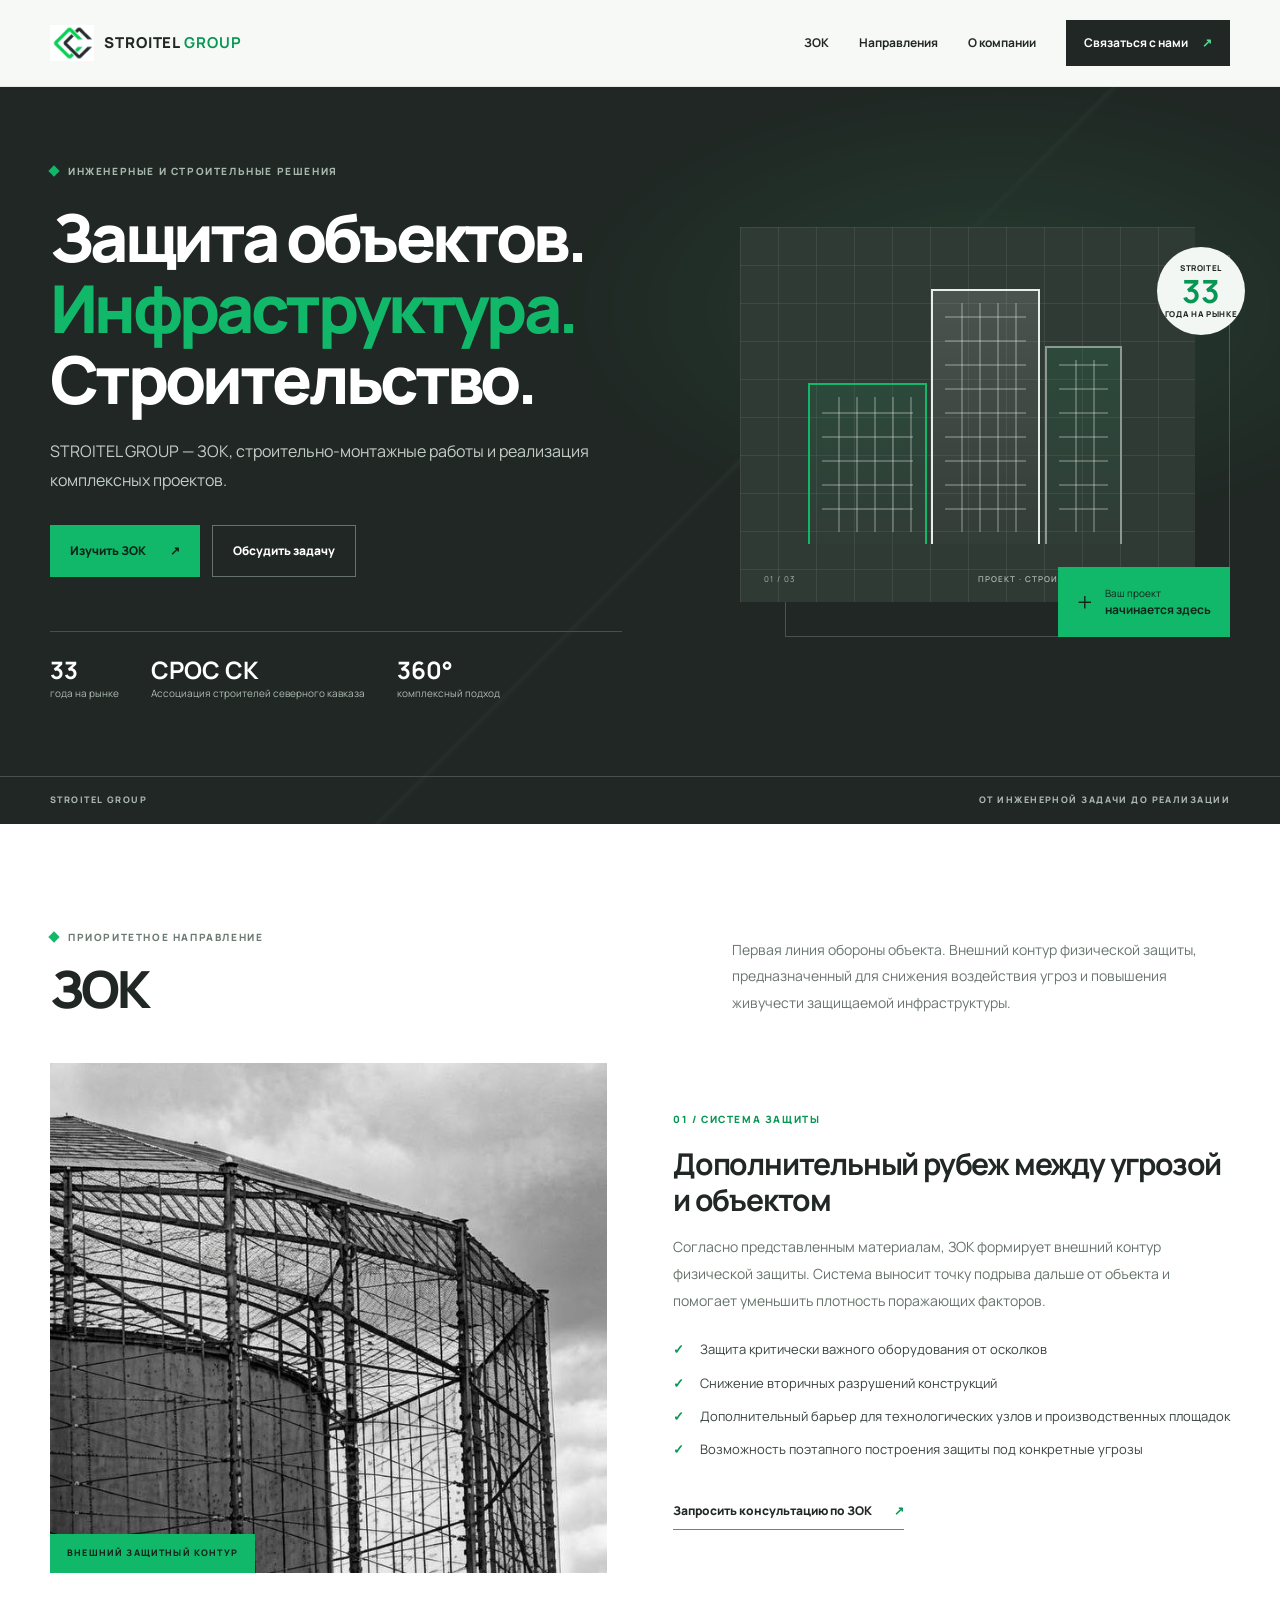
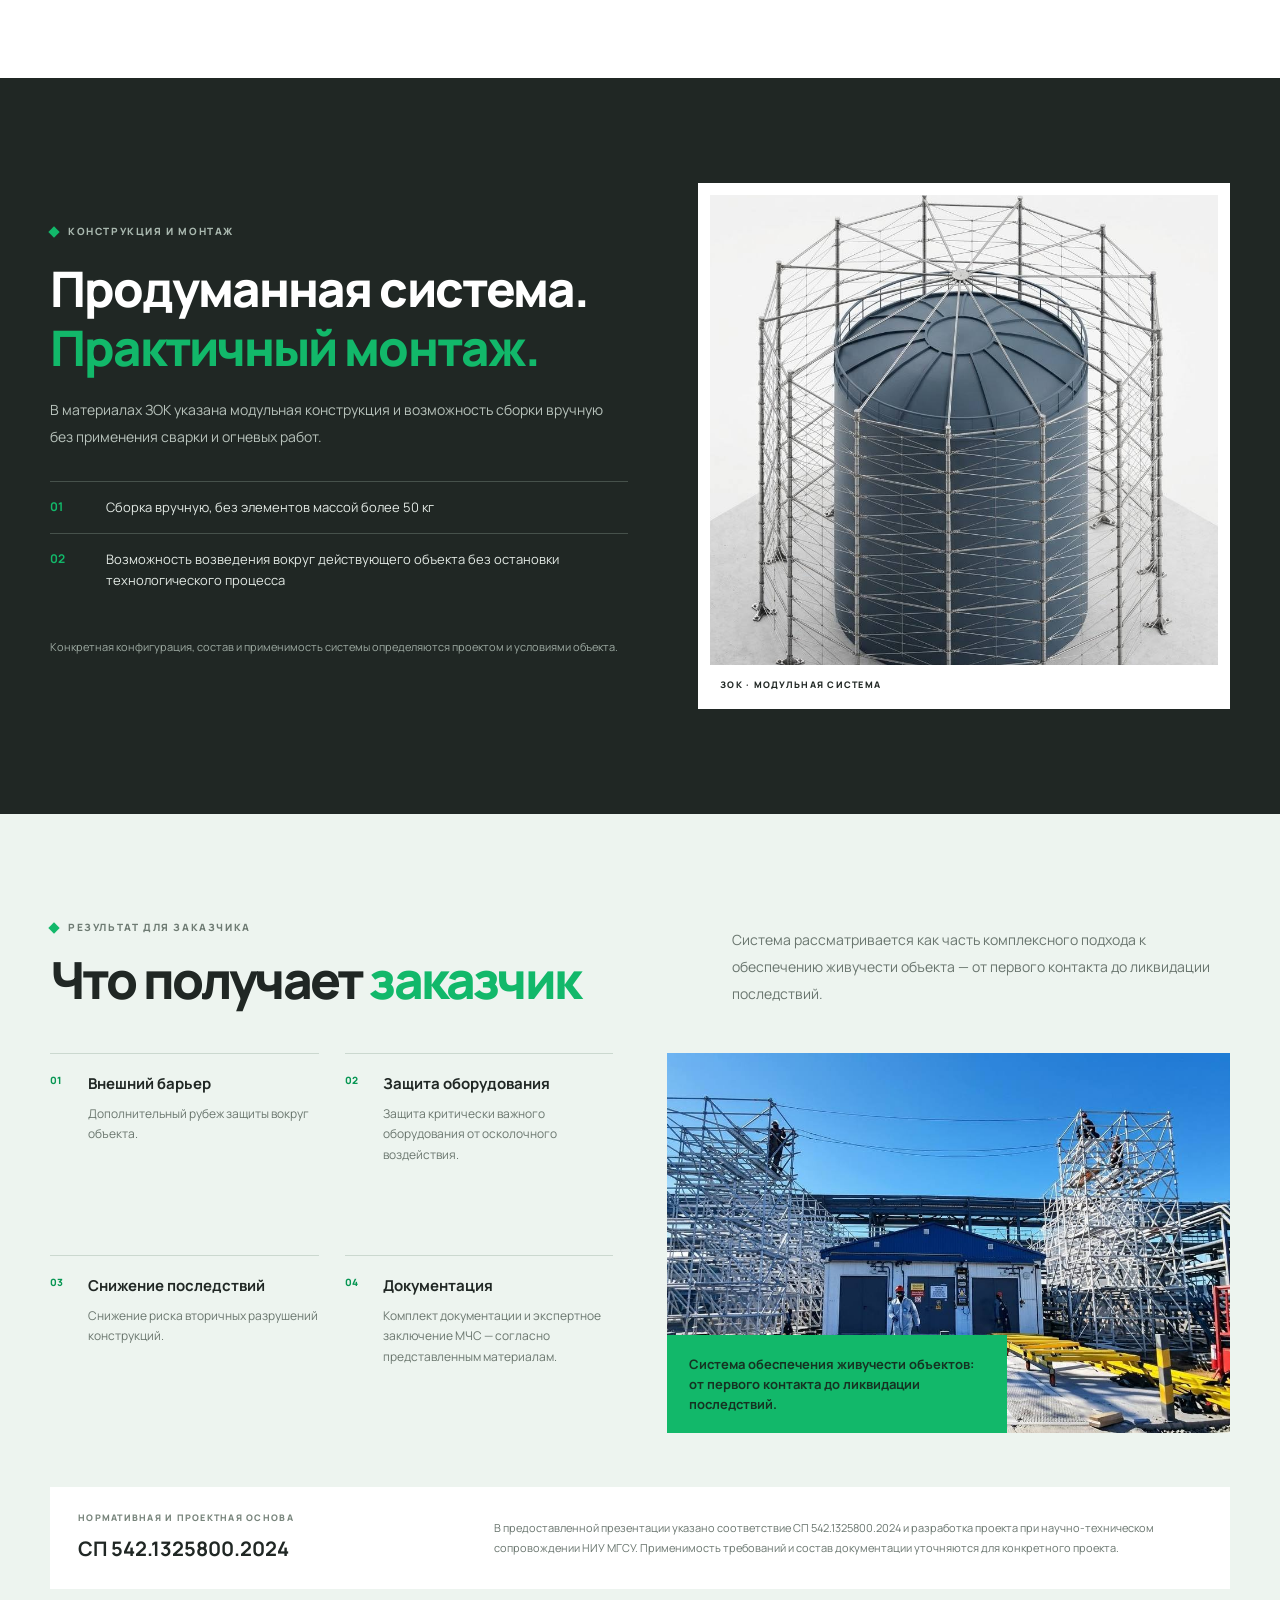
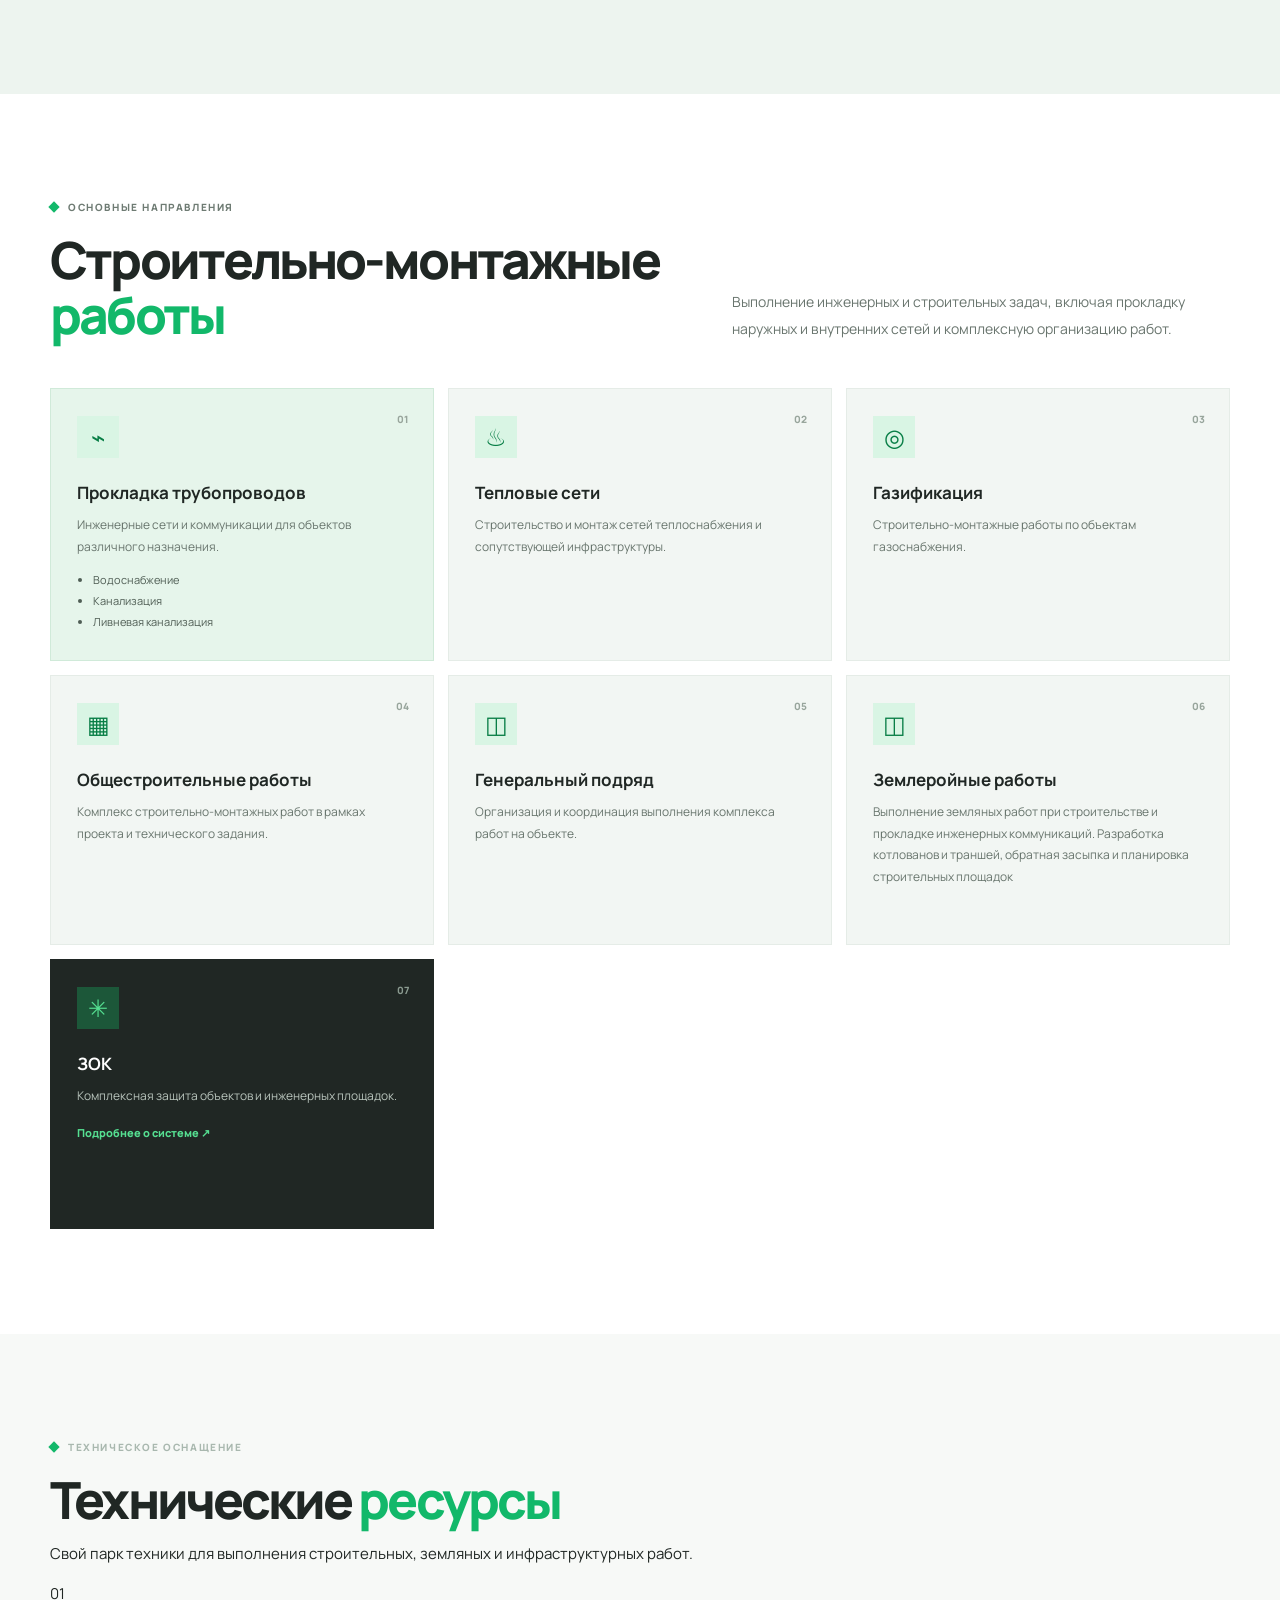
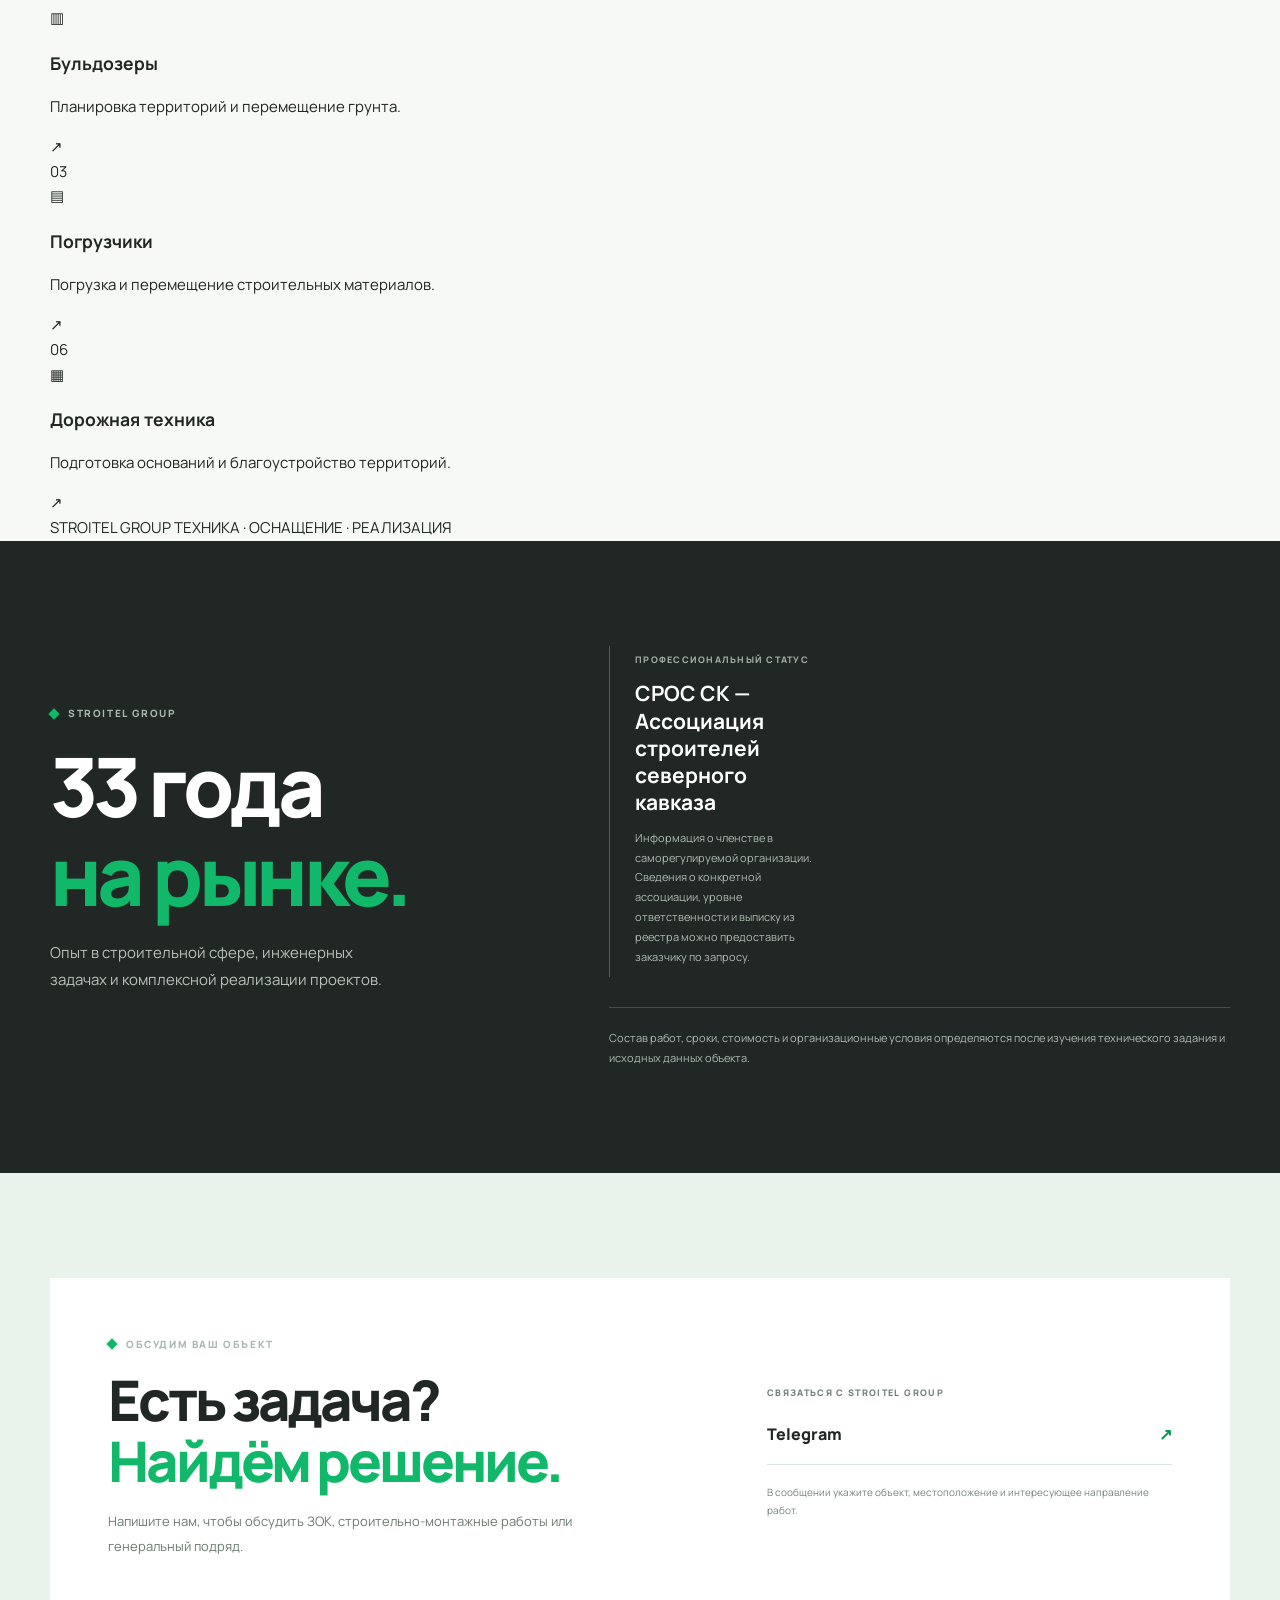
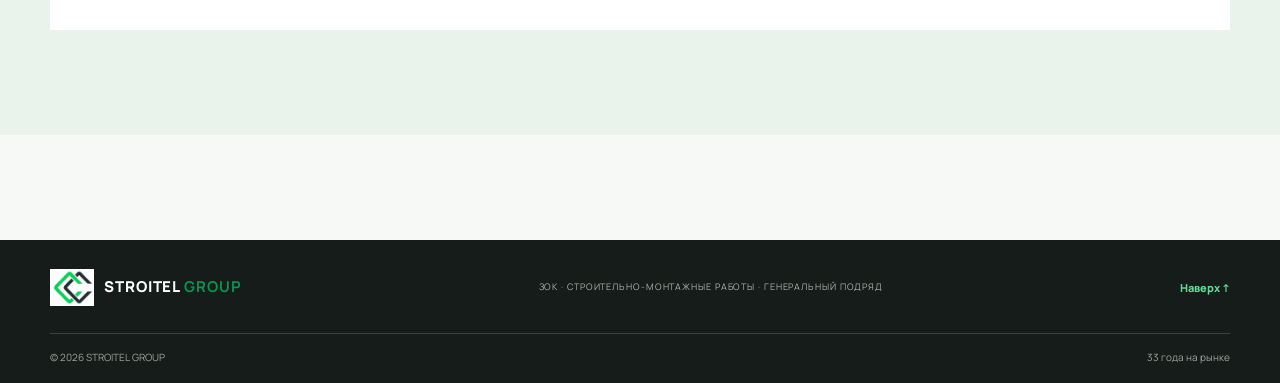
==== commit 9515a1a5: "Update index.html" ====
--- a/index.html
+++ b/index.html
@@ -172,8 +172,13 @@
                         <h3>Генеральный подряд</h3>
                         <p>Организация и координация выполнения комплекса работ на объекте.</p>
                     </article>
+                    <article class="service-card">
+                        <span class="service-number">06</span><div class="service-icon">◫</div>
+                        <h3>Землеройные работы</h3>
+                        <p>Выполнение земляных работ при строительстве и прокладке инженерных коммуникаций. Разработка котлованов и траншей, обратная засыпка и планировка строительных площадок</p>
+                    </article>
                     <article class="service-card service-card--dark">
-                        <span class="service-number">06</span><div class="service-icon">✳</div>
+                        <span class="service-number">07</span><div class="service-icon">✳</div>
                         <h3>ЗОК</h3>
                         <p>Комплексная защита объектов и инженерных площадок.</p>
                         <a href="#sphere">Подробнее о системе ↗</a>
@@ -181,7 +186,58 @@
                 </div>
             </div>
         </section>
-
+        <section class="equipment section" id="equipment">
+    <div class="container">
+        <div class="equipment-heading">
+        <div>
+            <span class="eyebrow">
+                <i></i> ТЕХНИЧЕСКОЕ ОСНАЩЕНИЕ
+            </span>
+            <h2>Технические <em>ресурсы</em></h2>
+        </div>
+
+        <p>
+            Свой парк техники для выполнения строительных,
+            земляных и инфраструктурных работ.
+        </p>
+    </div>
+
+    <div class="equipment-grid">
+
+        <article class="equipment-card">
+            <span class="equipment-number">01</span>
+            <div class="equipment-icon">▥</div>
+            <h3>Бульдозеры</h3>
+            <p>Планировка территорий и перемещение грунта.</p>
+            <span class="equipment-arrow">↗</span>
+        </article>
+
+        
+
+        <article class="equipment-card">
+            <span class="equipment-number">03</span>
+            <div class="equipment-icon">▤</div>
+            <h3>Погрузчики</h3>
+            <p>Погрузка и перемещение строительных материалов.</p>
+            <span class="equipment-arrow">↗</span>
+        </article>
+        <article class="equipment-card">
+            <span class="equipment-number">06</span>
+            <div class="equipment-icon">▦</div>
+            <h3>Дорожная техника</h3>
+            <p>Подготовка оснований и благоустройство территорий.</p>
+            <span class="equipment-arrow">↗</span>
+        </article>
+
+    </div>
+
+    <div class="equipment-footer">
+        <span>STROITEL GROUP</span>
+        <span>ТЕХНИКА · ОСНАЩЕНИЕ · РЕАЛИЗАЦИЯ</span>
+    </div>
+
+</div>
+        
         <section class="about section" id="about">
             <div class="container about-grid">
                 <div>
@@ -190,10 +246,10 @@
                     <p class="about-lead">Опыт в строительной сфере, инженерных задачах и комплексной реализации проектов.</p>
                 </div>
                 <div class="about-details">
-                    <div class="about-stat"><strong>33</strong><span>года на рынке</span></div>
+                    
                     <div class="sro-block"><span>ПРОФЕССИОНАЛЬНЫЙ СТАТУС</span><h3>СРОС СК — Ассоциация строителей северного кавказа</h3><p>Информация о членстве в саморегулируемой организации. Сведения о конкретной ассоциации, уровне ответственности и выписку из реестра можно предоставить заказчику по запросу.</p></div>
                     <p class="about-footnote">Состав работ, сроки, стоимость и организационные условия определяются после изучения технического задания и исходных данных объекта.</p>
-                </div>
+                </div>  
             </div>
         </section>
 
@@ -206,7 +262,7 @@
                 </div>
                 <div class="contact-links">
                     <span class="contact-label">СВЯЗАТЬСЯ С STROITEL GROUP</span>
-                    <a href="https://t.me/polkamolka0" target="_blank" rel="noopener noreferrer">Telegram <b>↗</b></a>
+                    <a href="" target="_blank" rel="noopener noreferrer">Telegram <b>↗</b></a>
                     <p>В сообщении укажите объект, местоположение и интересующее направление работ.</p>
                 </div>
             </div>
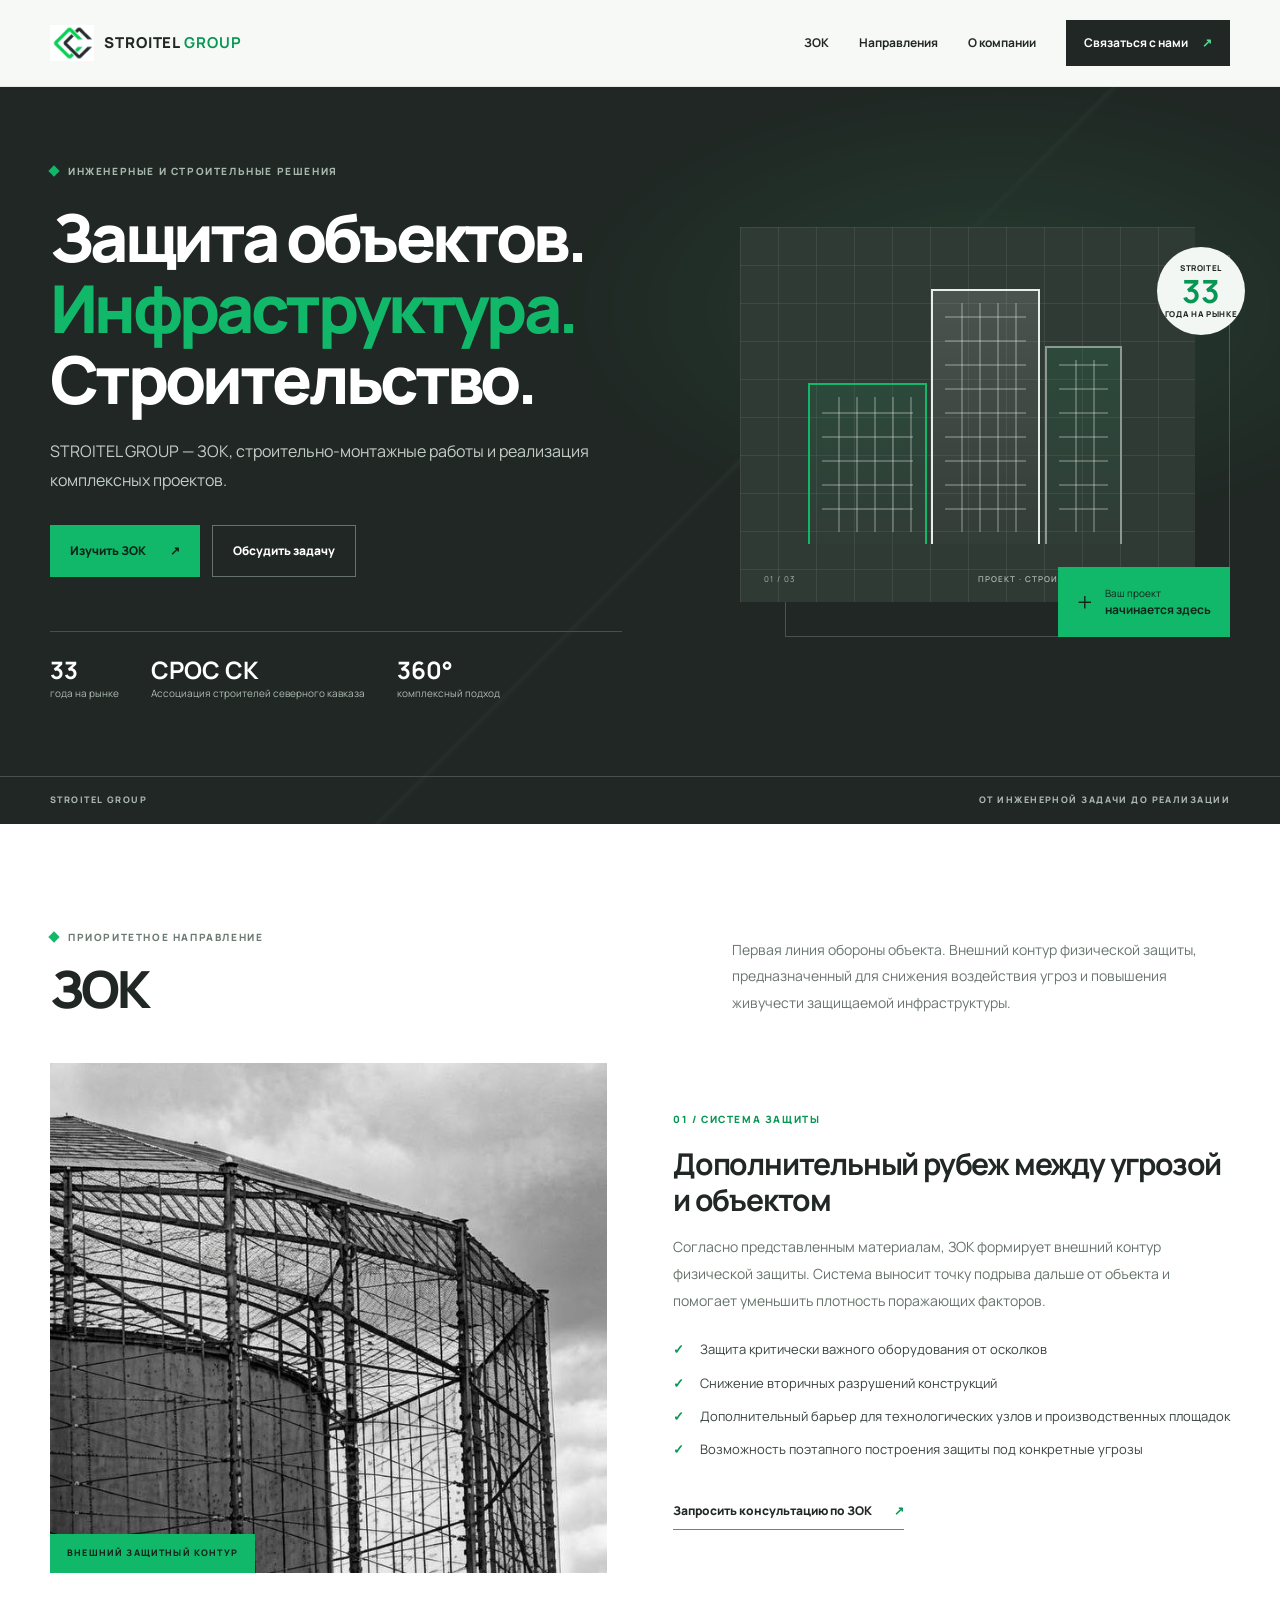
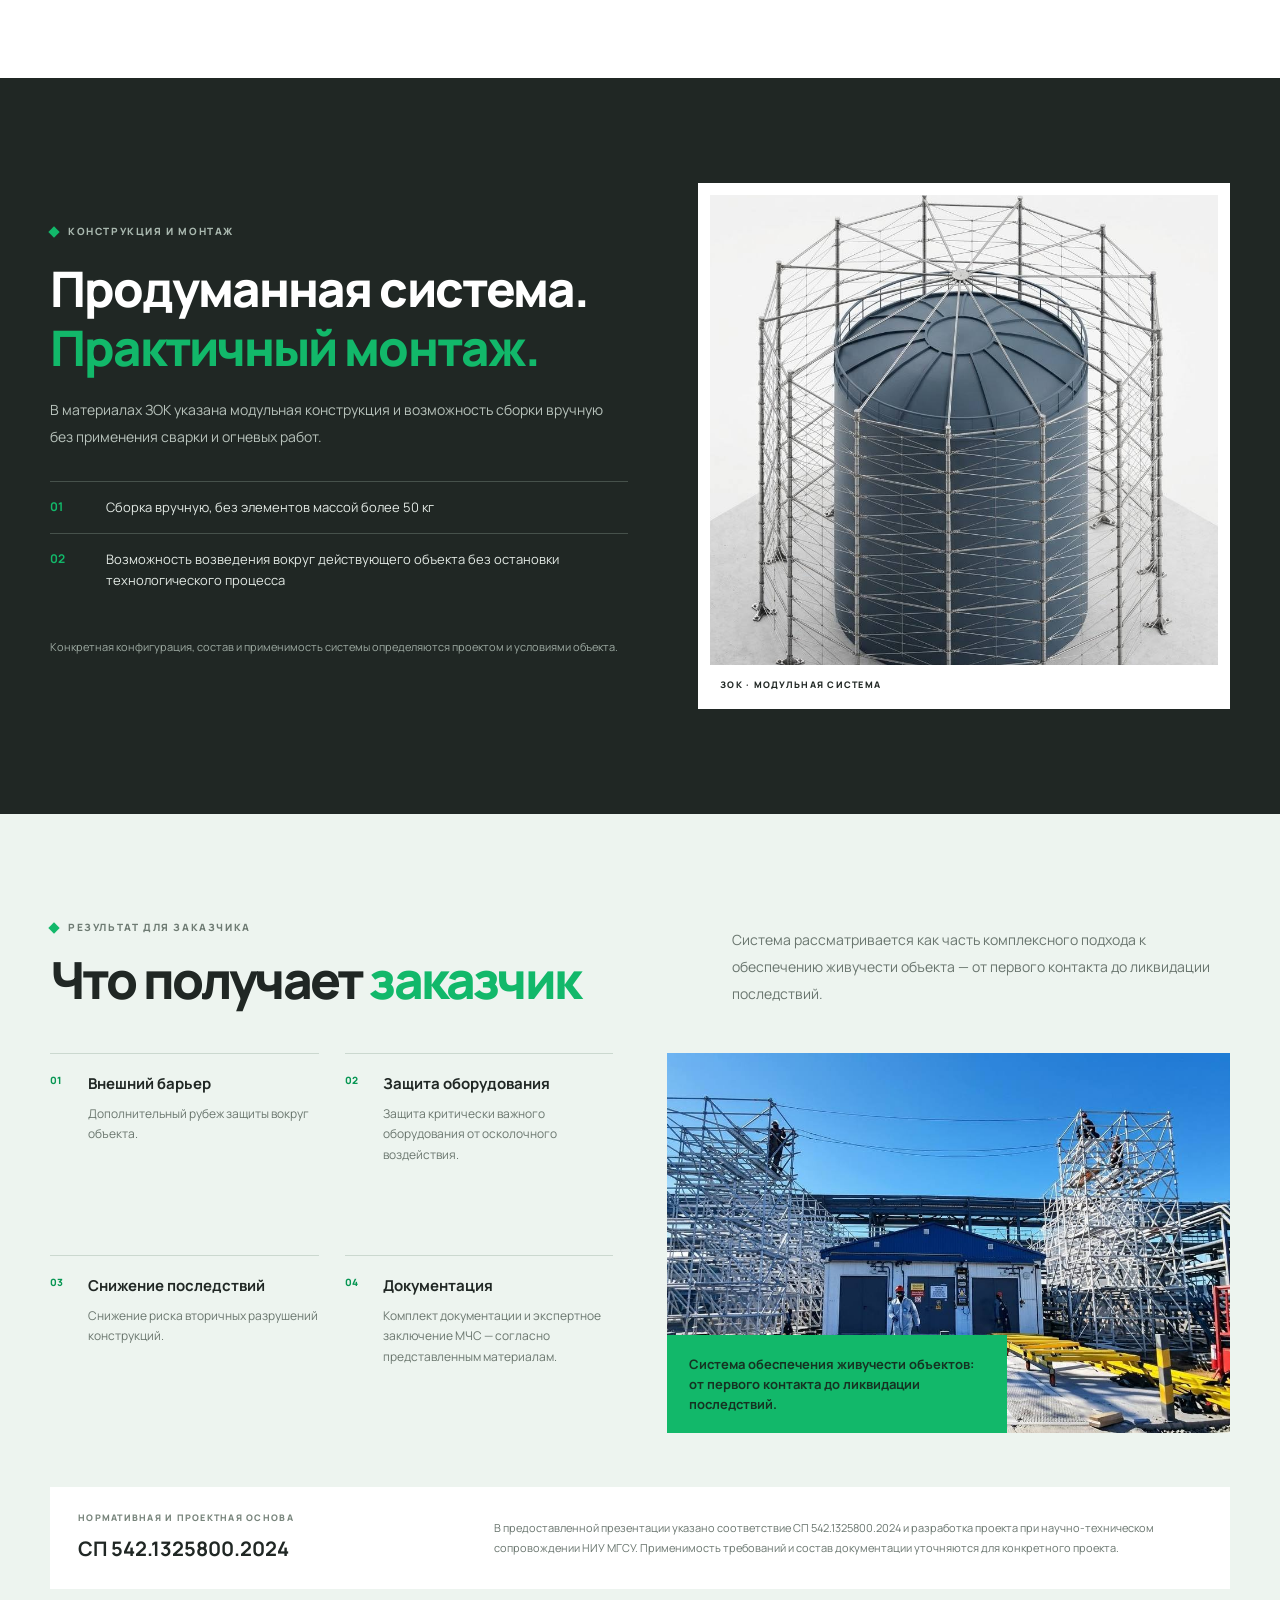
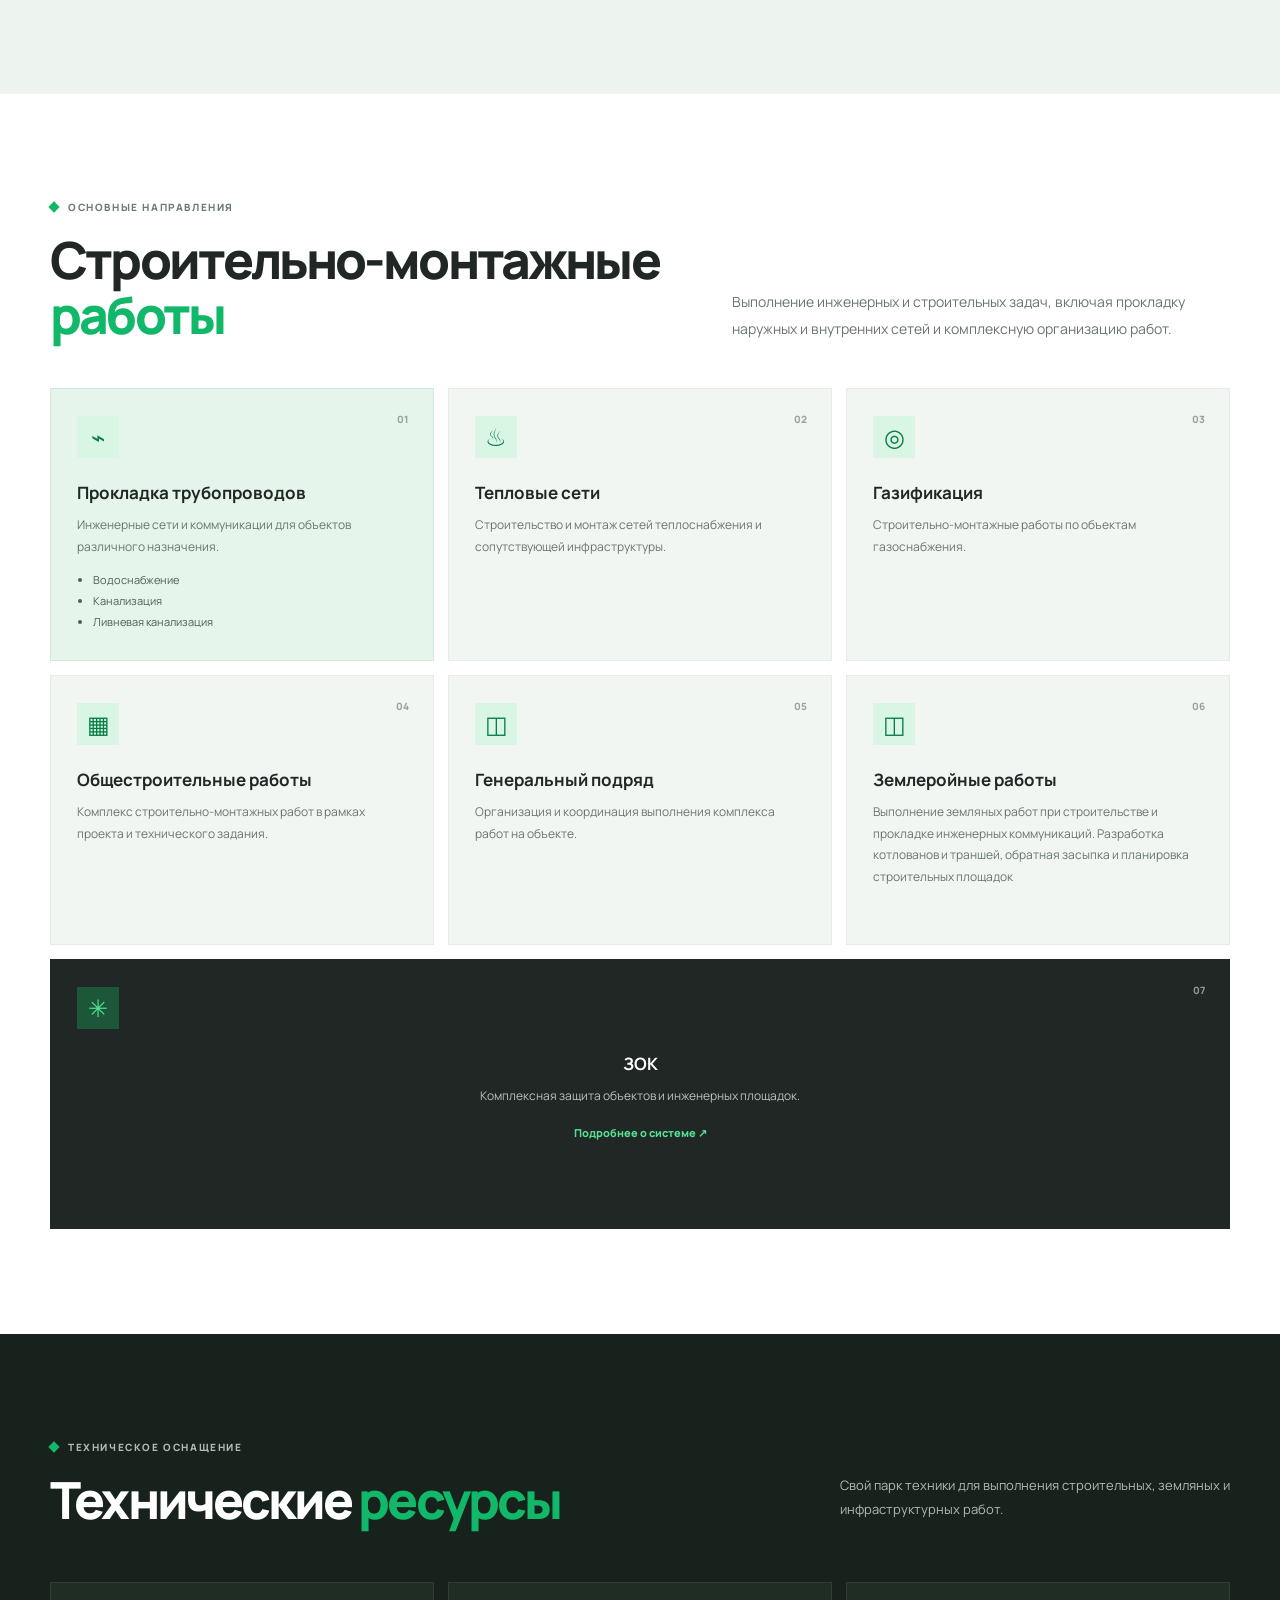
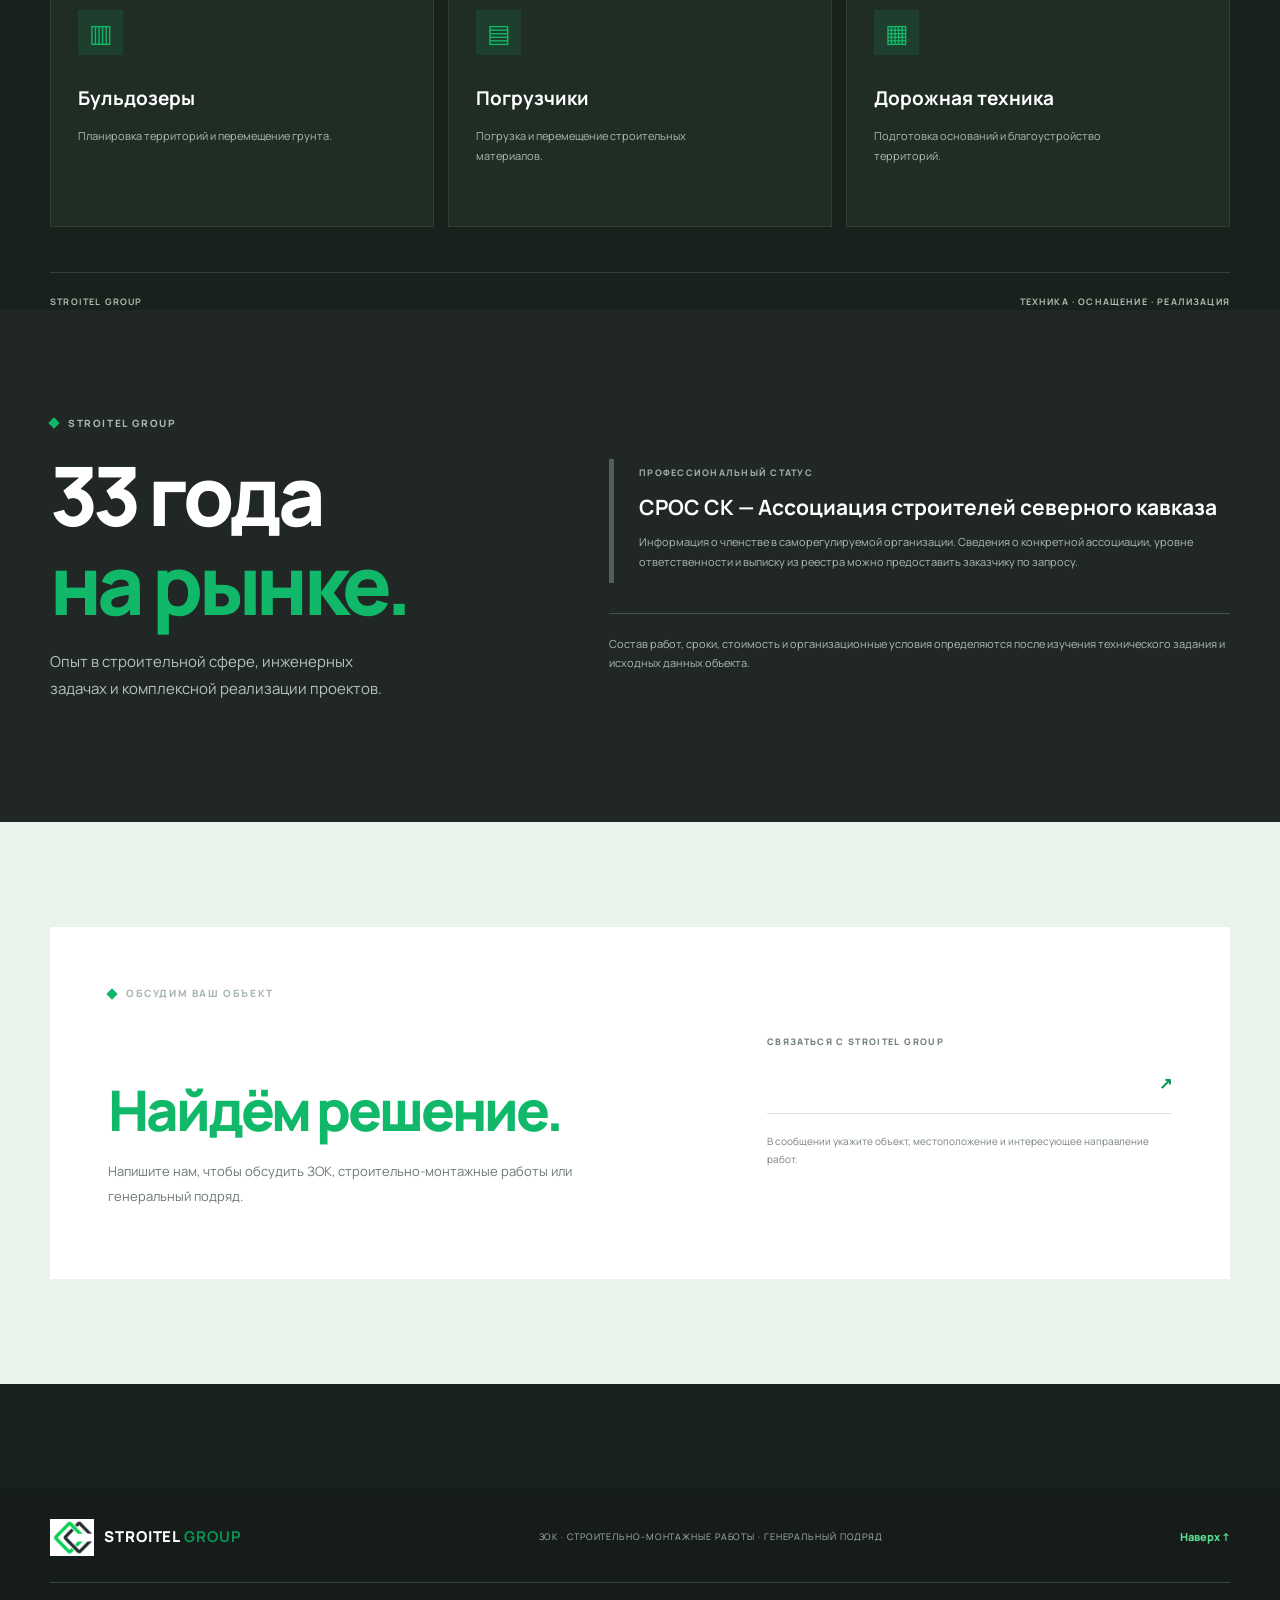
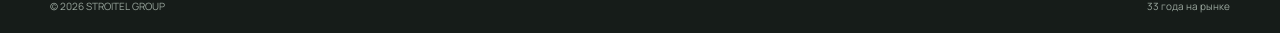
==== commit 8dc63ff1: "Update index.html" ====
--- a/index.html
+++ b/index.html
@@ -205,7 +205,7 @@
     <div class="equipment-grid">
 
         <article class="equipment-card">
-            <span class="equipment-number">01</span>
+            <span class="equipment-number"></span>
             <div class="equipment-icon">▥</div>
             <h3>Бульдозеры</h3>
             <p>Планировка территорий и перемещение грунта.</p>
@@ -215,14 +215,14 @@
         
 
         <article class="equipment-card">
-            <span class="equipment-number">03</span>
+            <span class="equipment-number"></span>
             <div class="equipment-icon">▤</div>
             <h3>Погрузчики</h3>
             <p>Погрузка и перемещение строительных материалов.</p>
             <span class="equipment-arrow">↗</span>
         </article>
         <article class="equipment-card">
-            <span class="equipment-number">06</span>
+            <span class="equipment-number"></span>
             <div class="equipment-icon">▦</div>
             <h3>Дорожная техника</h3>
             <p>Подготовка оснований и благоустройство территорий.</p>
--- a/assets/css/style.css
+++ b/assets/css/style.css
@@ -136,7 +136,7 @@
 .service-card p{font-size:12px;line-height:1.8;color:#68756d;margin:0}
 .service-card ul{margin:13px 0 0;padding-left:16px;color:#4f5d54;font-size:11px;line-height:1.9}
 .service-card--featured{background:#e6f5eb;border-color:#d0ead9}
-.service-card--dark{background:var(--ink);color:#fff;border-color:var(--ink)}
+.service-card--dark{background:var(--ink);color:#fff;border-color:var(--ink); grid-column: 1 /-1; text-align: center;}
 .service-card--dark p{color:#b8c4bc}
 .service-card--dark .service-number{color:#8a9a90}
 .service-card--dark .service-icon{background:#1c5739;color:#55df91}
@@ -149,7 +149,7 @@
 .about-stat{display:grid;gap:0}
 .about-stat strong{font-size:75px;line-height:1;color:var(--green)}
 .about-stat span{font-size:11px;color:#bdc8c0}
-.sro-block{border-left:1px solid #536057;padding-left:25px}
+.sro-block{border-left:5px solid #536057;padding-left:25px; grid-column: 1 / -1; width: 100%;}
 .sro-block>span{font-size:9px;letter-spacing:.14em;color:#9eada3;font-weight:800}
 .sro-block h3{font-size:21px;line-height:1.3;margin:10px 0}
 .sro-block p,.about-footnote{font-size:11px;line-height:1.8;color:#aebbb2}
@@ -202,4 +202,156 @@
  .service-grid{grid-template-columns:1fr}.service-card{min-height:0}.service-card--featured{min-height:270px}
  .benefits-list{grid-template-columns:1fr}.about-details{grid-template-columns:1fr}.sro-block{border-left:0;border-top:1px solid #536057;padding:18px 0 0}
  .about-footnote{grid-column:auto}
-}
+ /* EQUIPMENT SECTION */
+}
+.equipment {
+background: #17221c;
+color: #fff;
+}
+
+.equipment-heading {
+display: flex;
+justify-content: space-between;
+align-items: end;
+gap: 50px;
+margin-bottom: 55px;
+}
+
+.equipment-heading h2 {
+color: #fff;
+}
+
+.equipment-heading h2 em {
+color: var(--green);
+font-style: normal;
+}
+
+.equipment-heading .eyebrow {
+color: #aebbb3;
+}
+
+.equipment-heading p {
+max-width: 390px;
+color: #aebbb3;
+font-size: 13px;
+line-height: 1.9;
+margin: 0 0 5px;
+}
+
+.equipment-grid {
+display: grid;
+grid-template-columns: repeat(3, 1fr);
+gap: 14px;
+}
+
+.equipment-card {
+min-height: 245px;
+padding: 27px;
+position: relative;
+background: #202d25;
+border: 1px solid rgba(255,255,255,.08);
+transition: .3s ease;
+}
+
+.equipment-card:hover {
+background: #26382d;
+border-color: var(--green);
+transform: translateY(-4px);
+}
+
+.equipment-number {
+position: absolute;
+top: 25px;
+right: 25px;
+color: #718078;
+font-size: 11px;
+font-weight: 700;
+}
+
+.equipment-icon {
+width: 45px;
+height: 45px;
+display: flex;
+align-items: center;
+justify-content: center;
+background: rgba(18,184,106,.13);
+color: var(--green);
+font-size: 25px;
+margin-bottom: 28px;
+}
+
+.equipment-card h3 {
+font-size: 19px;
+color: #fff;
+margin: 0 0 12px;
+}
+
+.equipment-card p {
+max-width: 260px;
+font-size: 11px;
+line-height: 1.8;
+color: #aebbb3;
+margin: 0;
+}
+
+.equipment-arrow {
+position: absolute;
+bottom: 24px;
+right: 25px;
+color: var(--green);
+font-size: 19px;
+opacity: 0;
+transition: .3s ease;
+}
+
+.equipment-card:hover .equipment-arrow {
+opacity: 1;
+}
+
+.equipment-footer {
+display: flex;
+justify-content: space-between;
+border-top: 1px solid rgba(255,255,255,.13);
+margin-top: 45px;
+padding-top: 22px;
+color: #aebbb3;
+font-size: 9px;
+letter-spacing: .13em;
+font-weight: 700;
+}
+
+/* TABLET */
+
+@media(max-width:900px) {
+.equipment-grid {
+grid-template-columns: repeat(2, 1fr);
+}
+.equipment-heading {
+    gap: 25px;
+}}
+/* MOBILE */
+
+@media(max-width:680px) {
+.equipment-heading {
+display: block;
+margin-bottom: 35px;
+}
+.equipment-heading p {
+    margin-top: 20px;
+}
+
+.equipment-grid {
+    grid-template-columns: 1fr;
+    gap: 12px;
+}
+
+.equipment-card {
+    min-height: 210px;
+    padding: 23px;
+}
+
+.equipment-footer {
+    font-size: 7px;
+    gap: 15px;
+}
+}
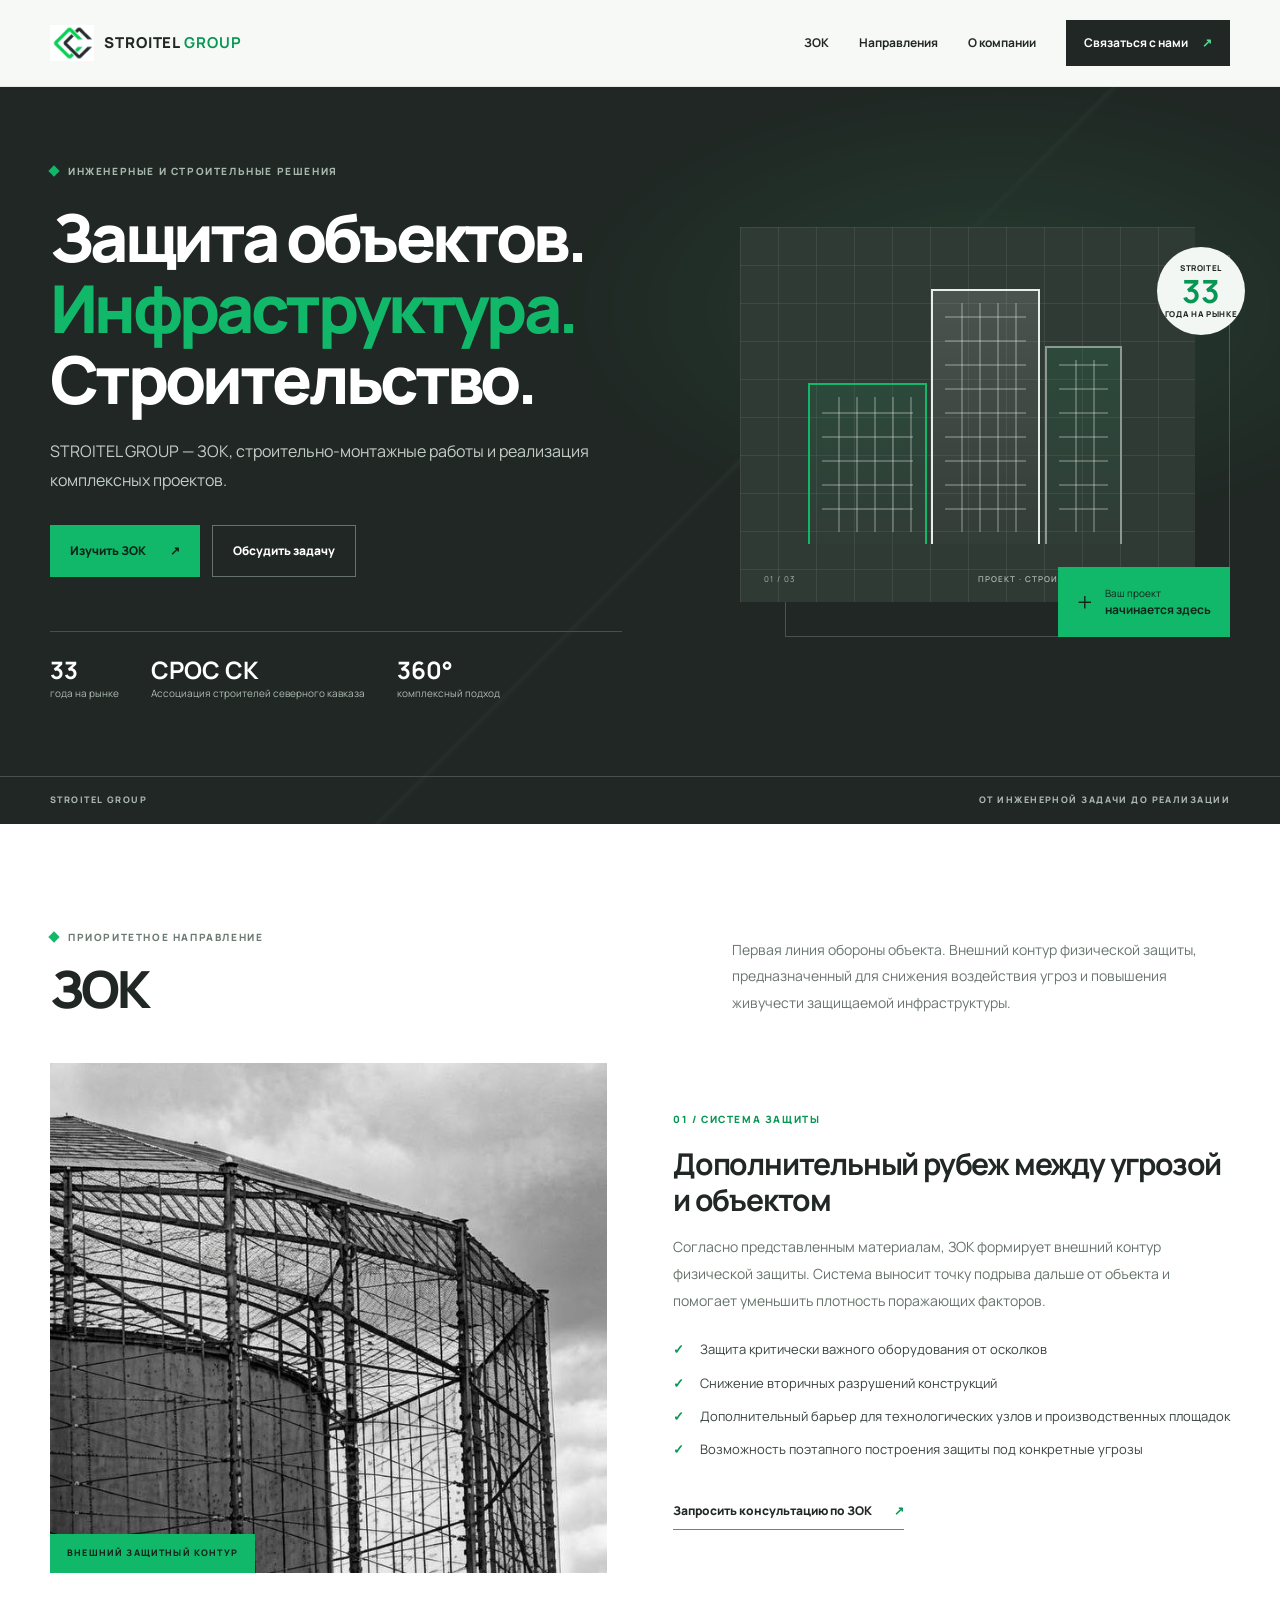
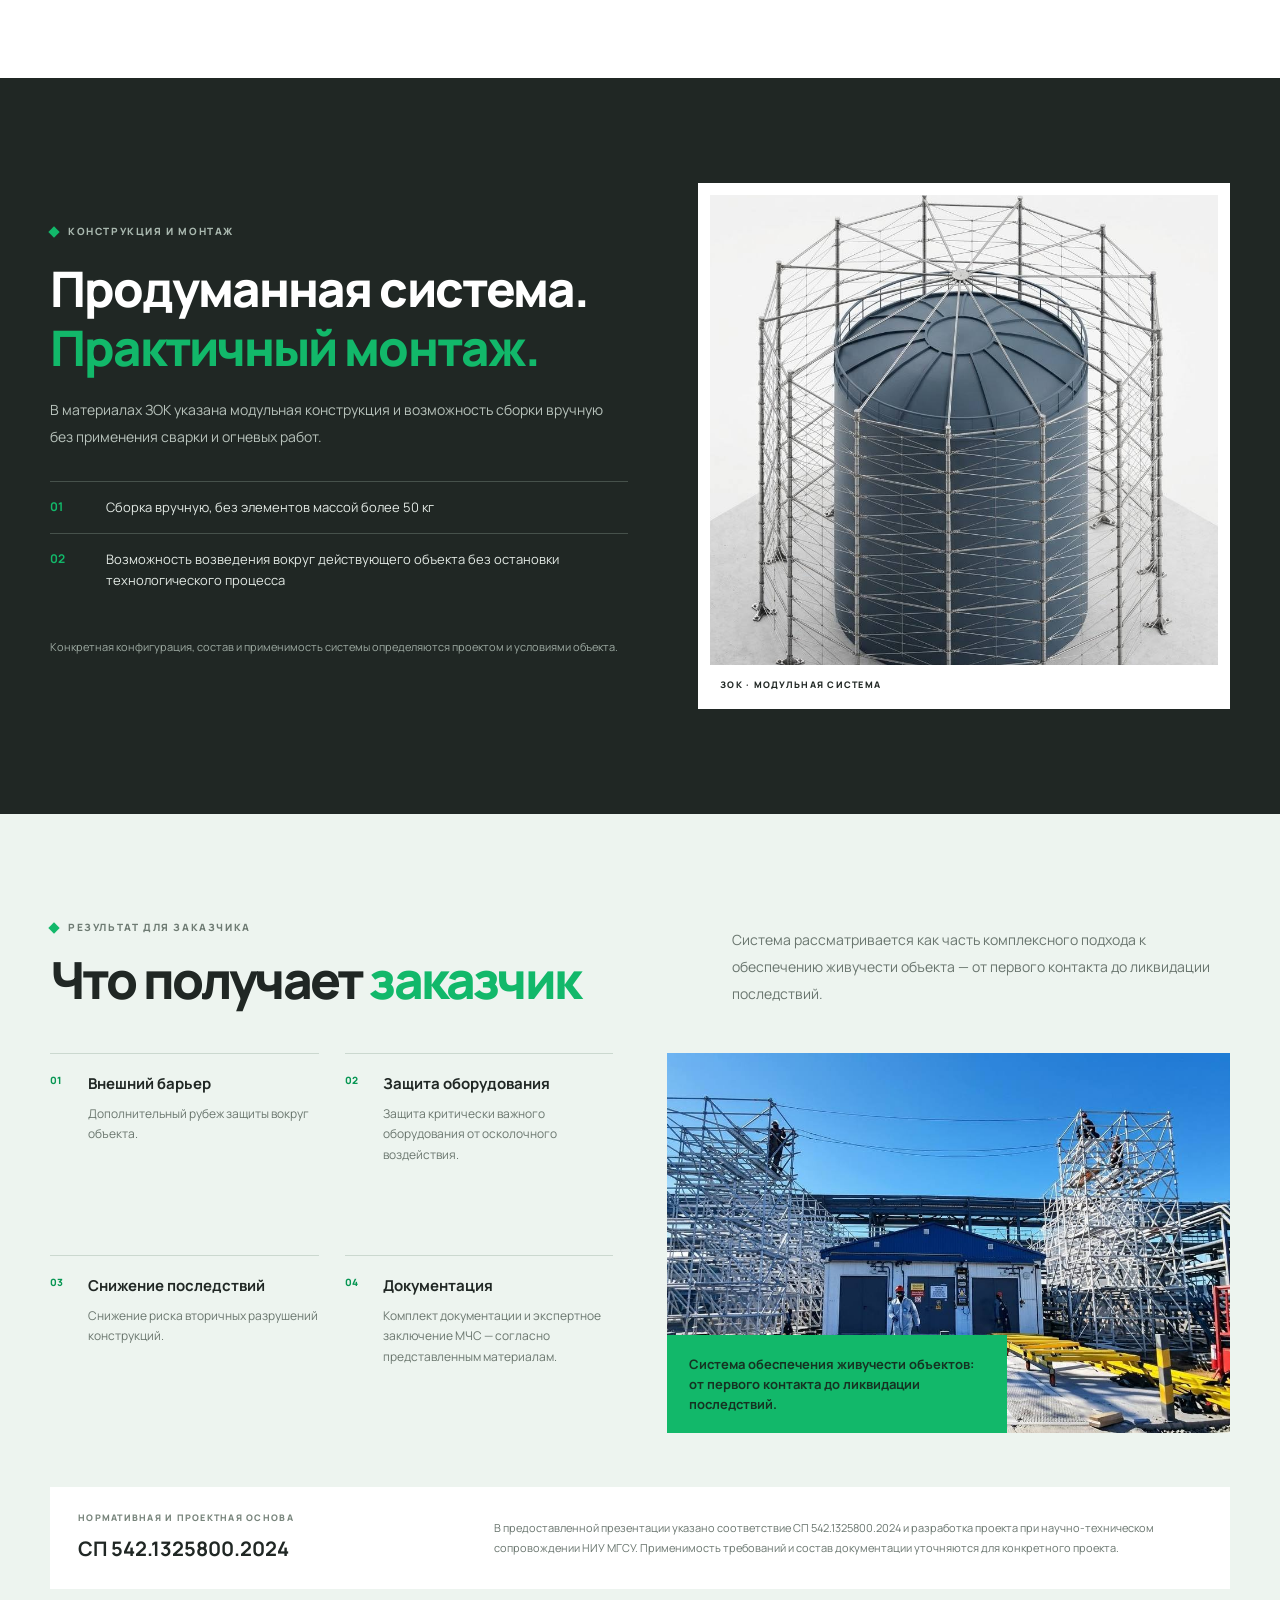
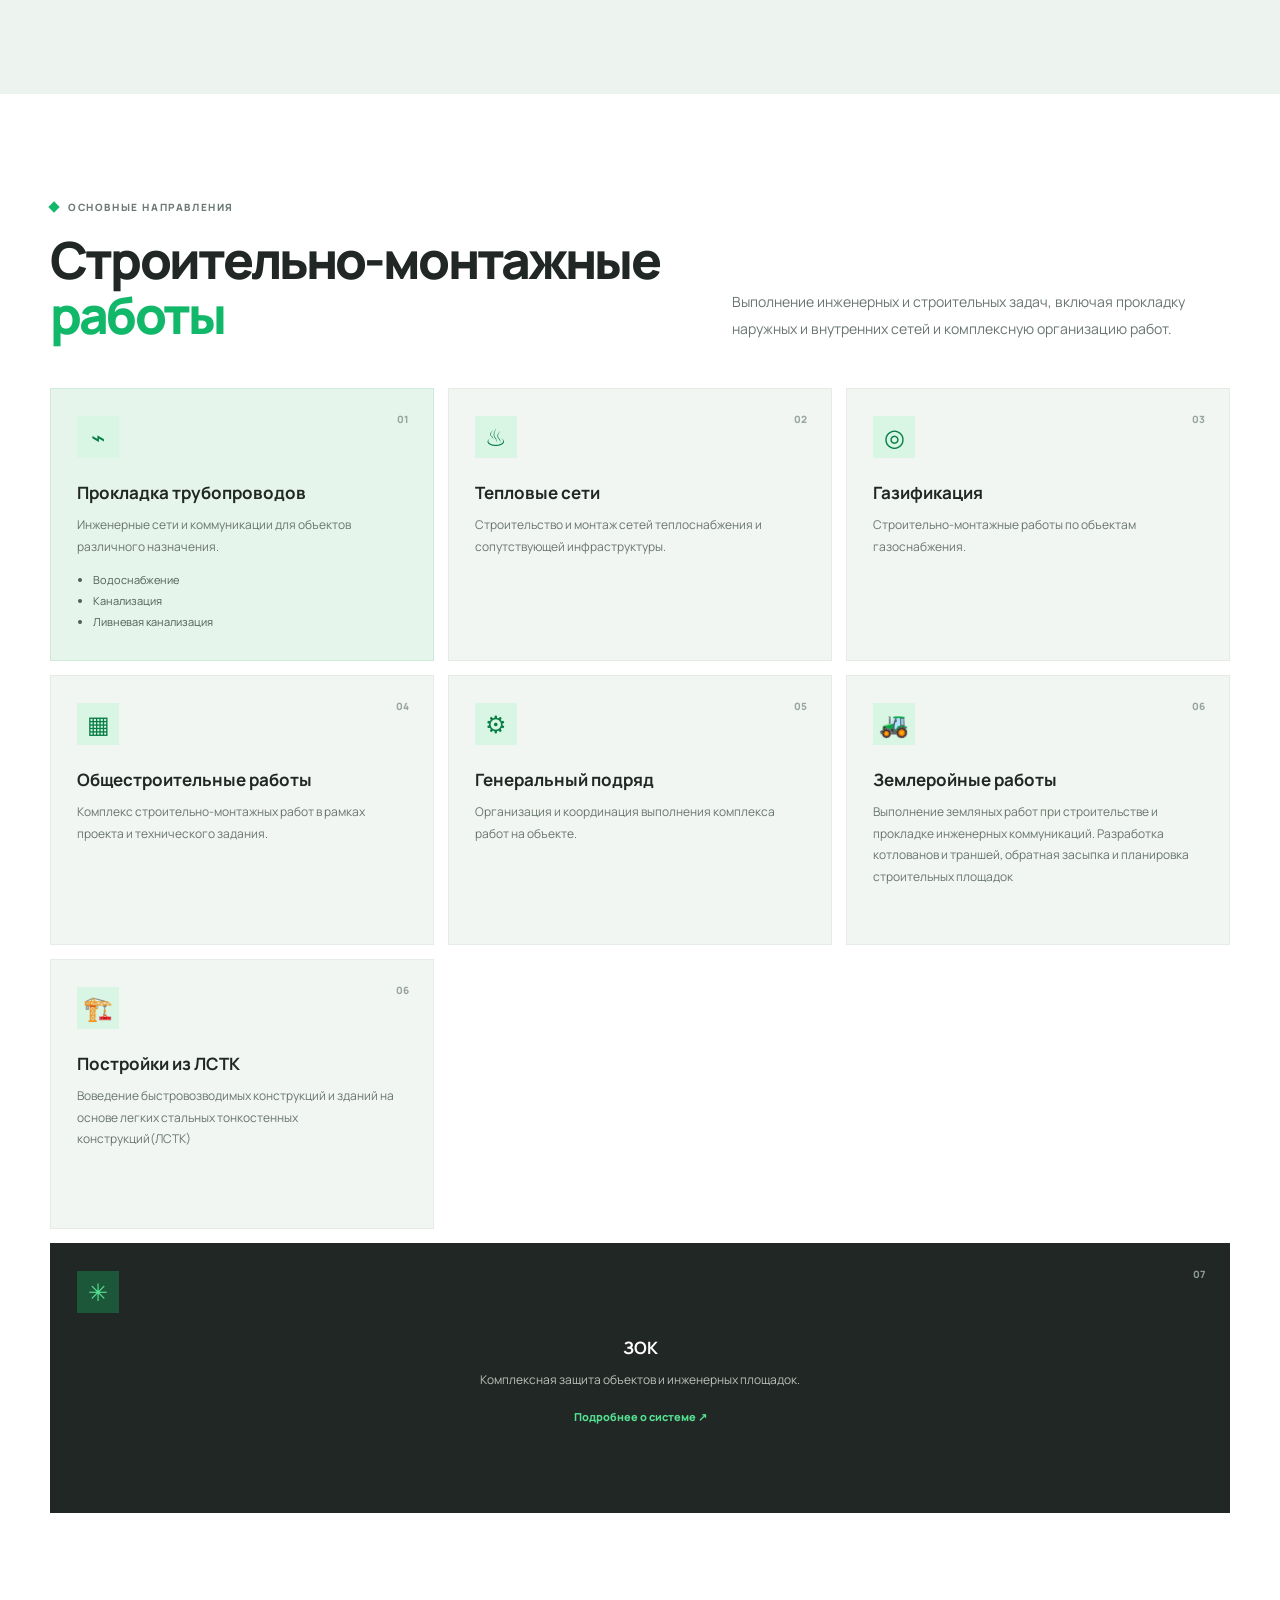
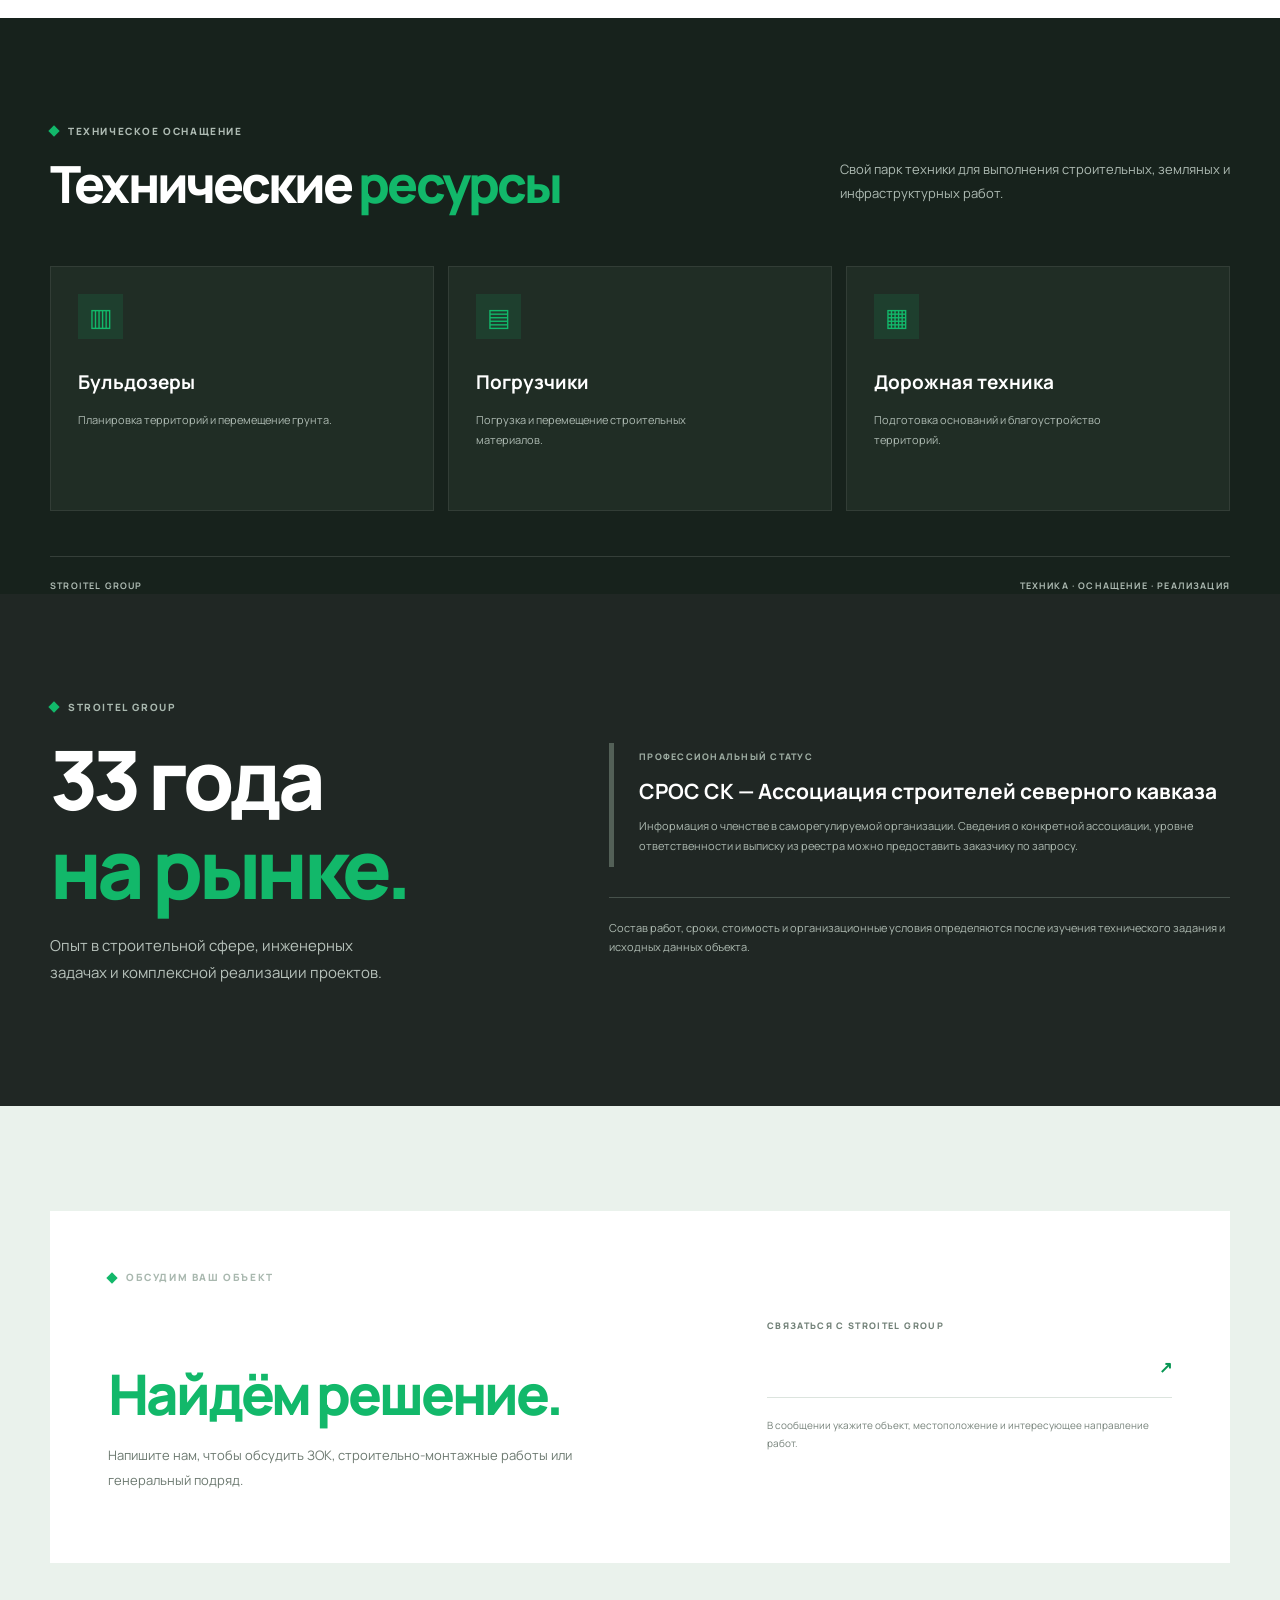
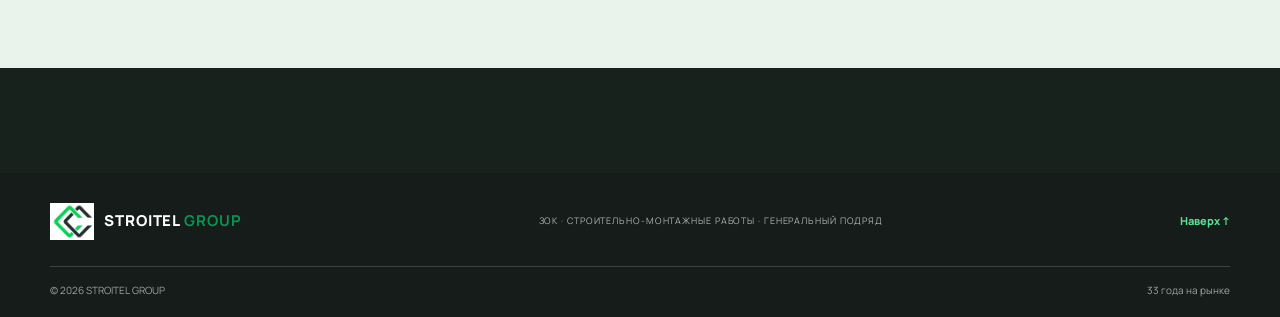
==== commit 5d8f306c: "Update index.html" ====
--- a/index.html
+++ b/index.html
@@ -168,14 +168,19 @@
                         <p>Комплекс строительно-монтажных работ в рамках проекта и технического задания.</p>
                     </article>
                     <article class="service-card">
-                        <span class="service-number">05</span><div class="service-icon">◫</div>
+                        <span class="service-number">05</span><div class="service-icon">⚙</div>
                         <h3>Генеральный подряд</h3>
                         <p>Организация и координация выполнения комплекса работ на объекте.</p>
                     </article>
                     <article class="service-card">
-                        <span class="service-number">06</span><div class="service-icon">◫</div>
+                        <span class="service-number">06</span><div class="service-icon">🚜</div>
                         <h3>Землеройные работы</h3>
                         <p>Выполнение земляных работ при строительстве и прокладке инженерных коммуникаций. Разработка котлованов и траншей, обратная засыпка и планировка строительных площадок</p>
+                    </article>
+                    <article class="service-card">
+                        <span class="service-number">06</span><div class="service-icon">🏗️</div>
+                        <h3>Постройки из ЛСТК</h3>
+                        <p>Воведение быстровозводимых конструкций и зданий на основе легких стальных тонкостенных конструкций(ЛСТК)</p>
                     </article>
                     <article class="service-card service-card--dark">
                         <span class="service-number">07</span><div class="service-icon">✳</div>
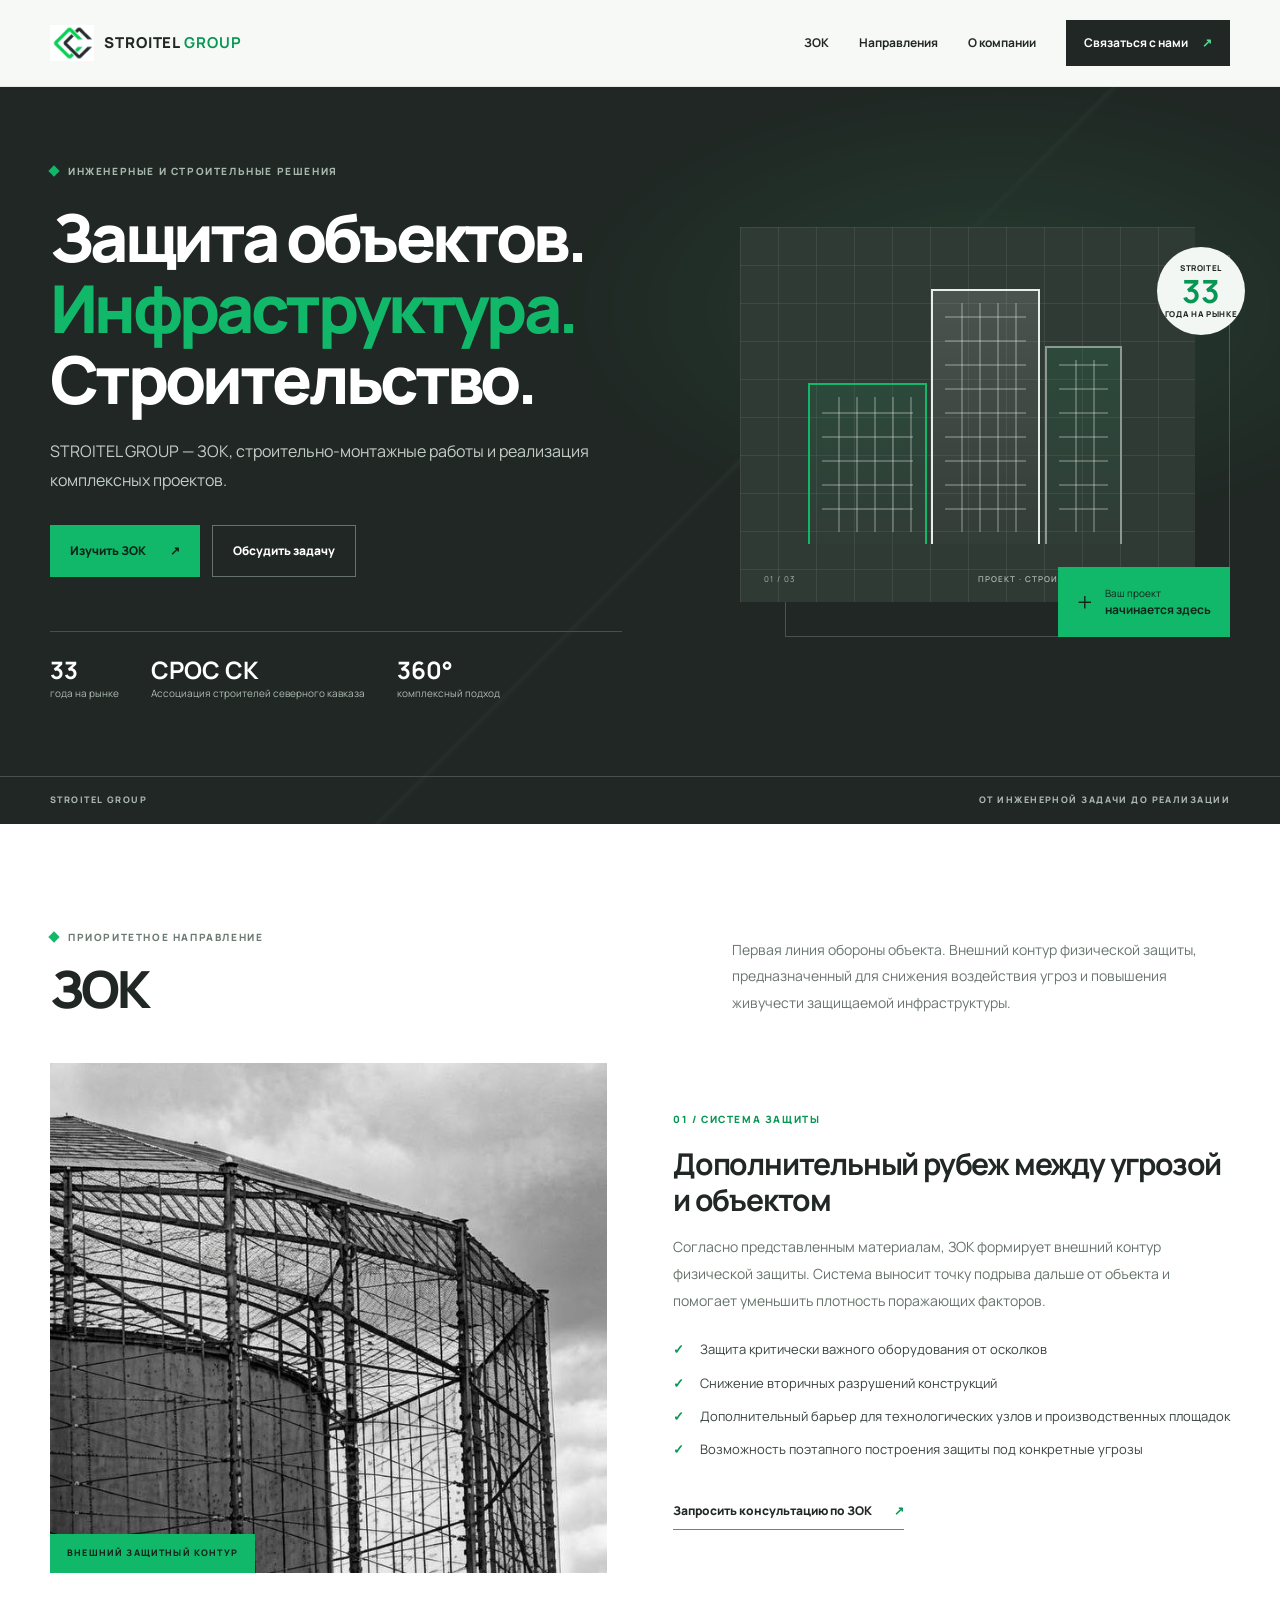
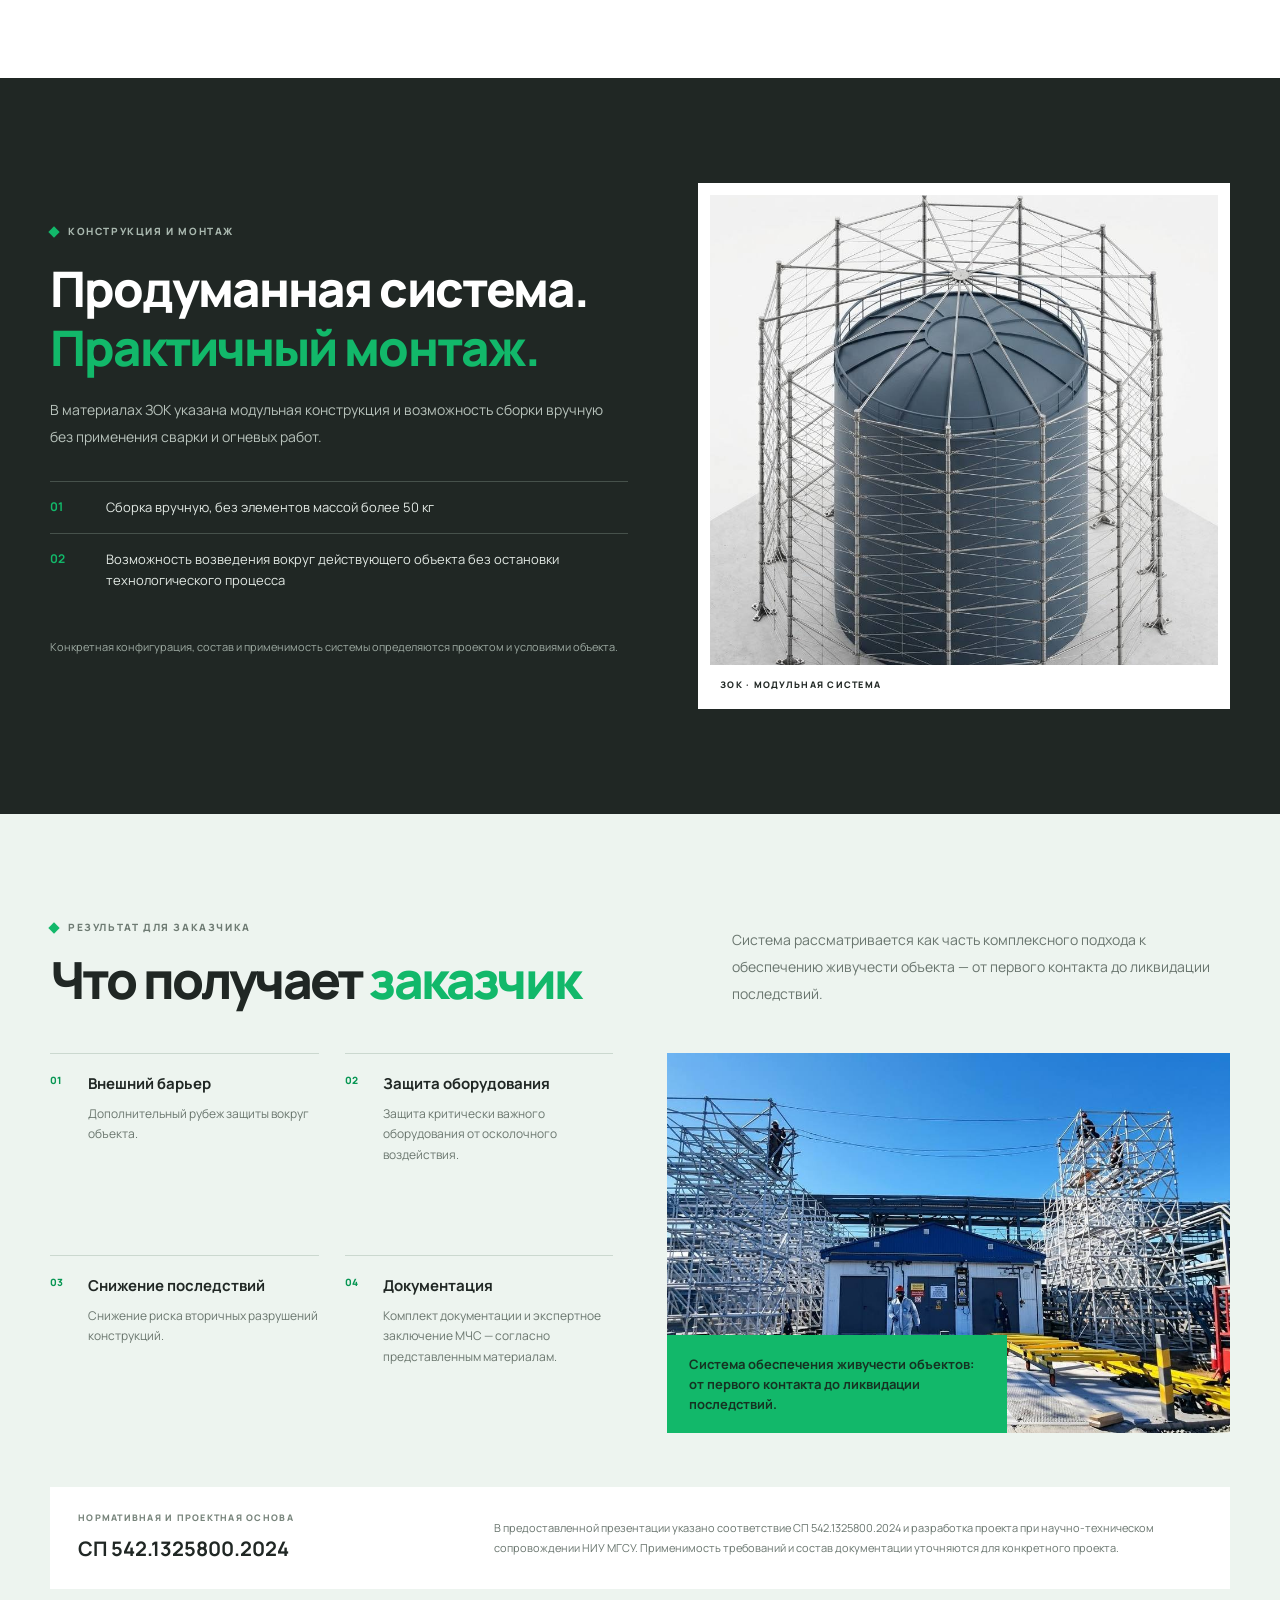
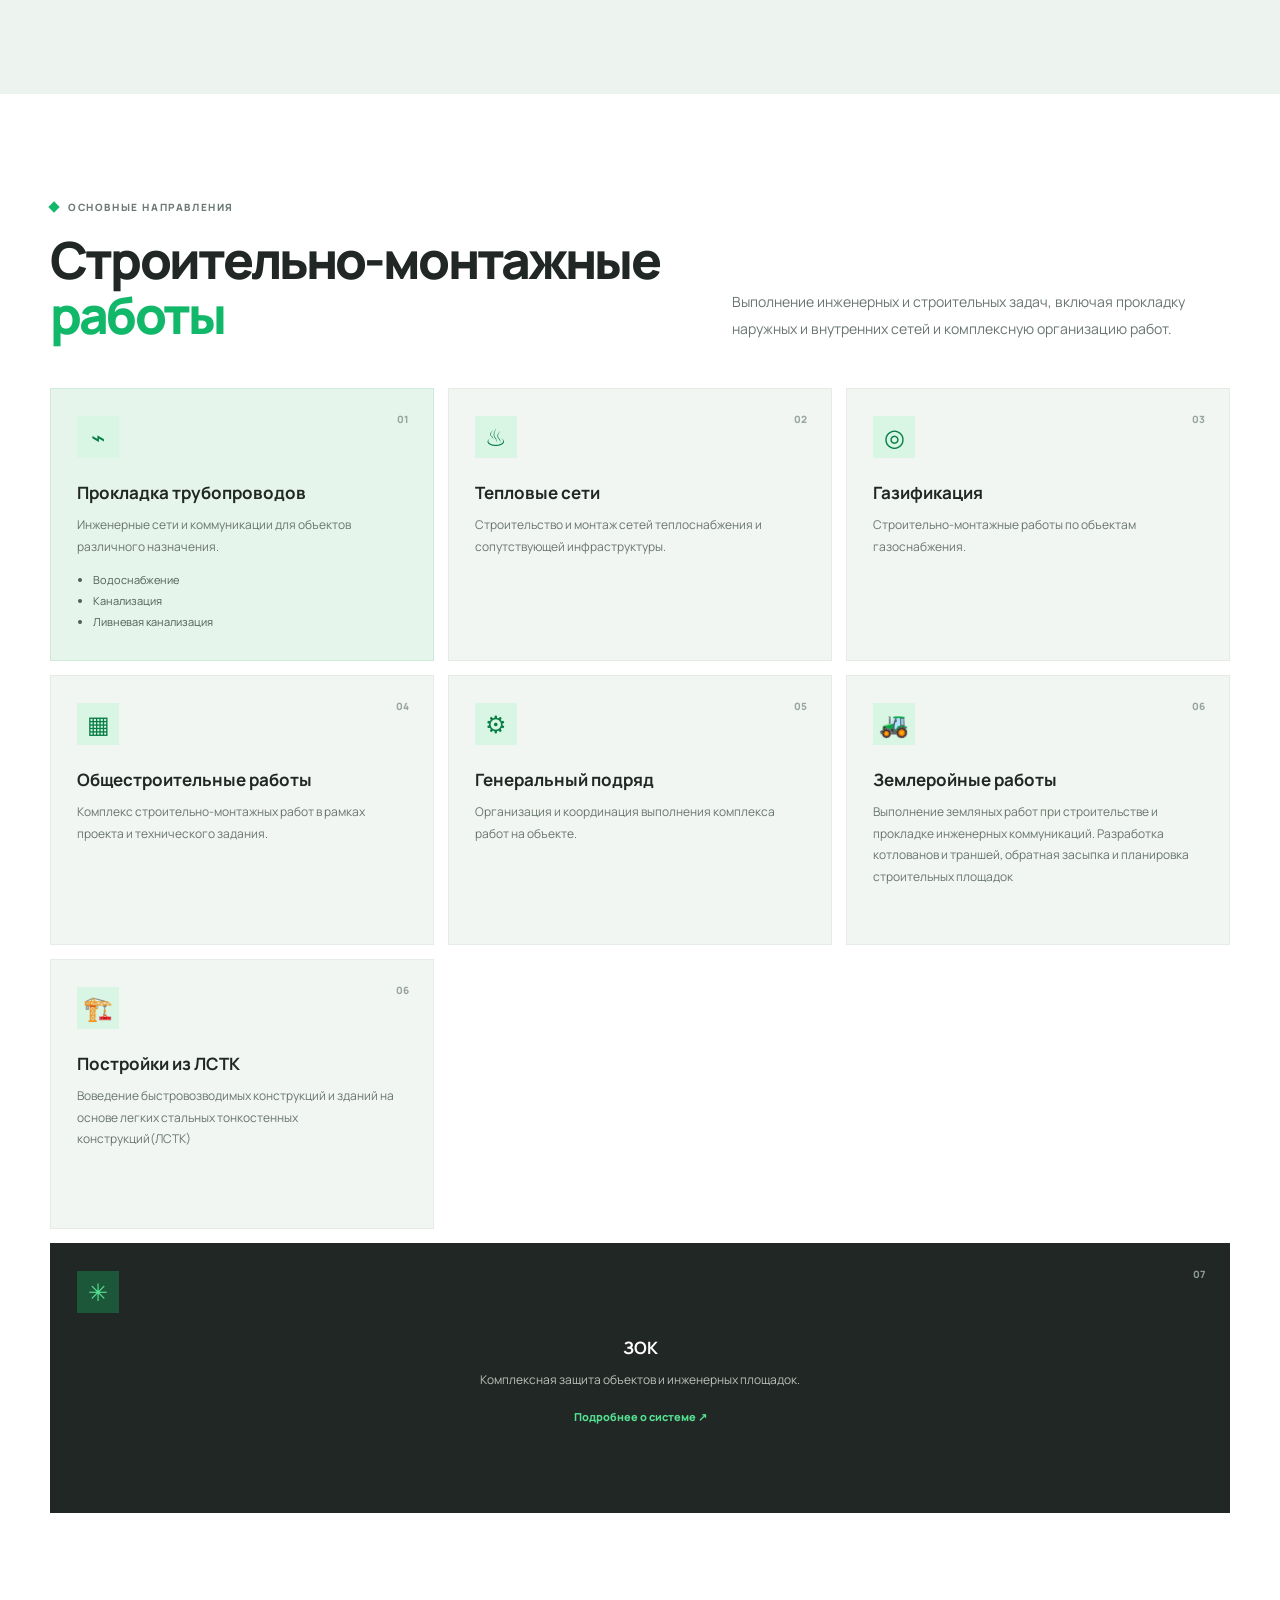
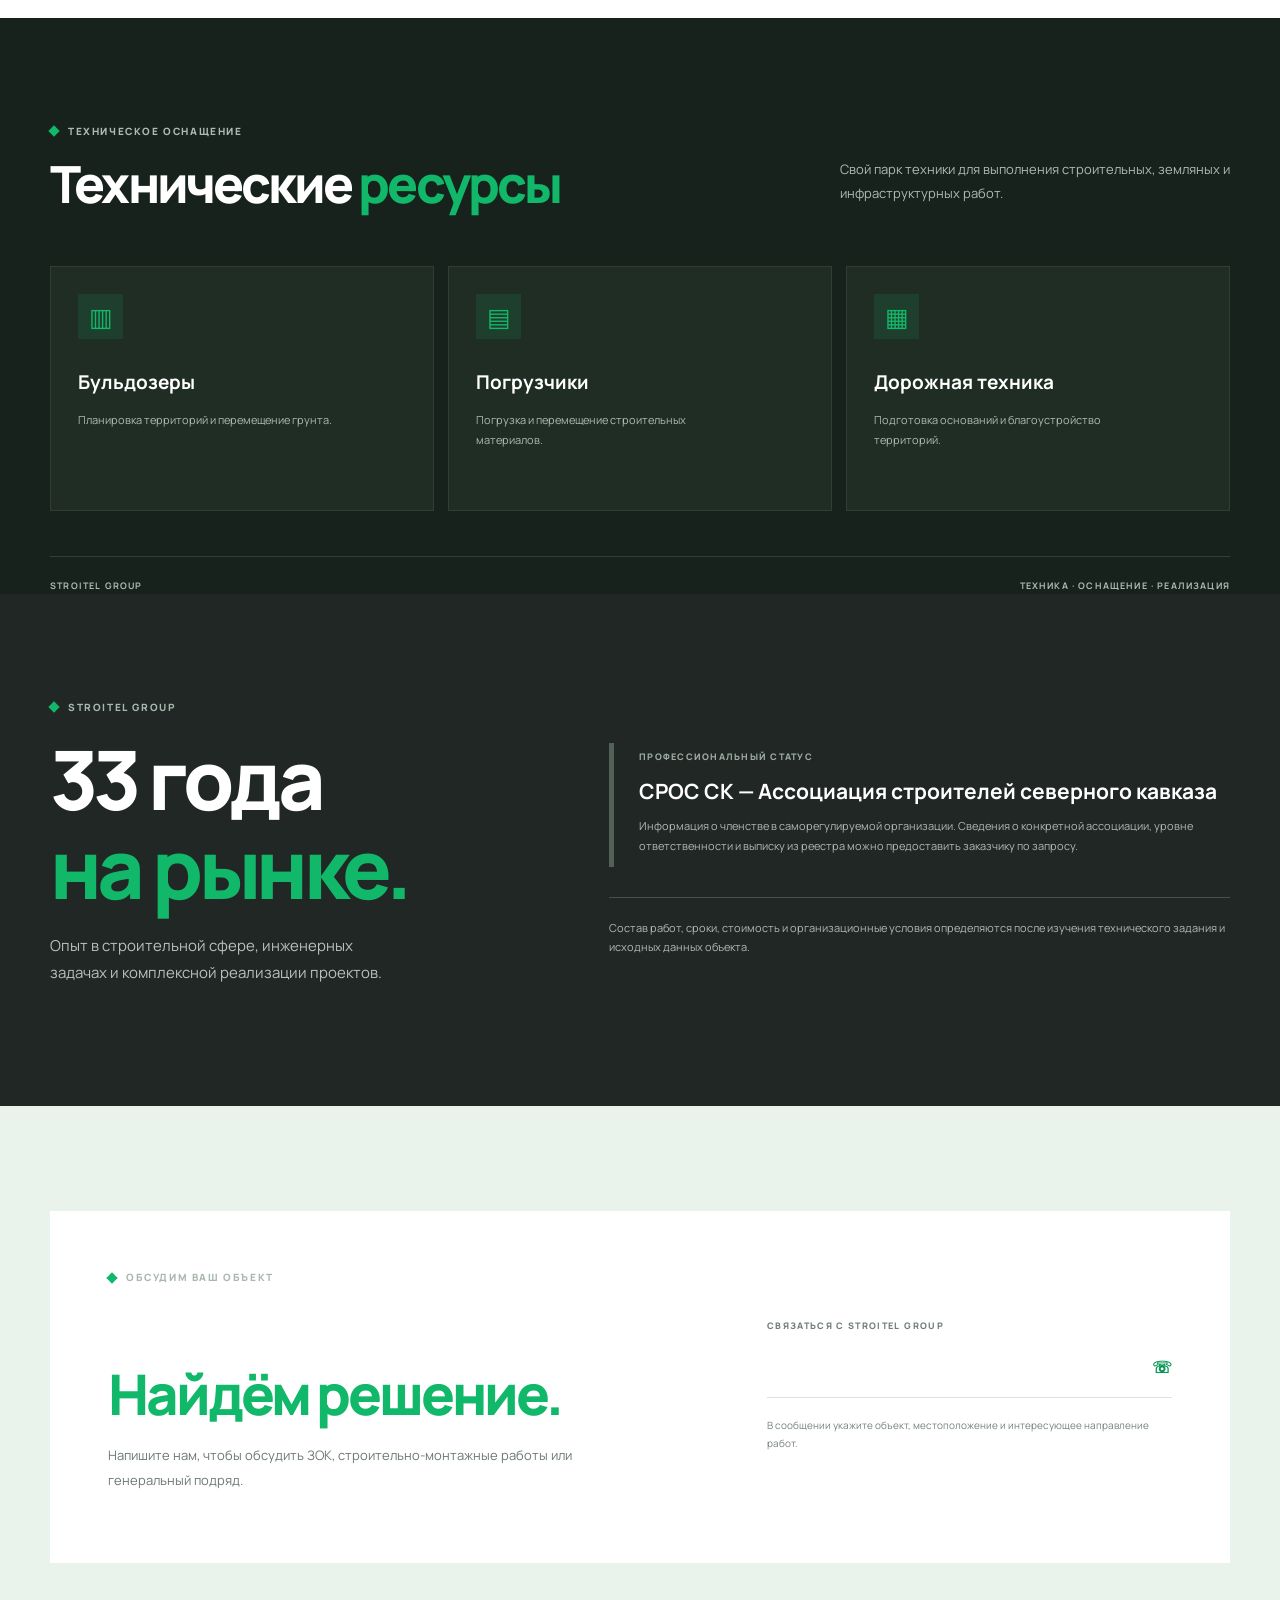
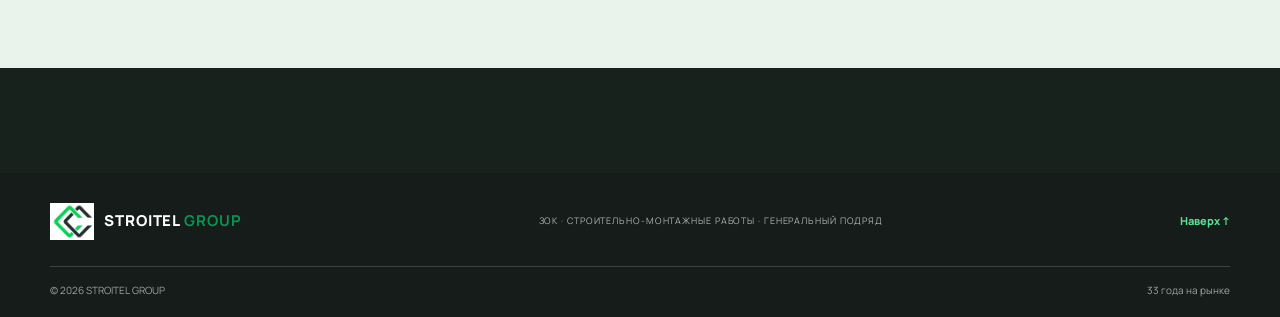
==== commit a3768f65: "Update index.html" ====
--- a/index.html
+++ b/index.html
@@ -267,7 +267,7 @@
                 </div>
                 <div class="contact-links">
                     <span class="contact-label">СВЯЗАТЬСЯ С STROITEL GROUP</span>
-                    <a href="" target="_blank" rel="noopener noreferrer">Telegram <b>↗</b></a>
+                    <a>+7(988)748-93-77 <b>☏</b></a>
                     <p>В сообщении укажите объект, местоположение и интересующее направление работ.</p>
                 </div>
             </div>
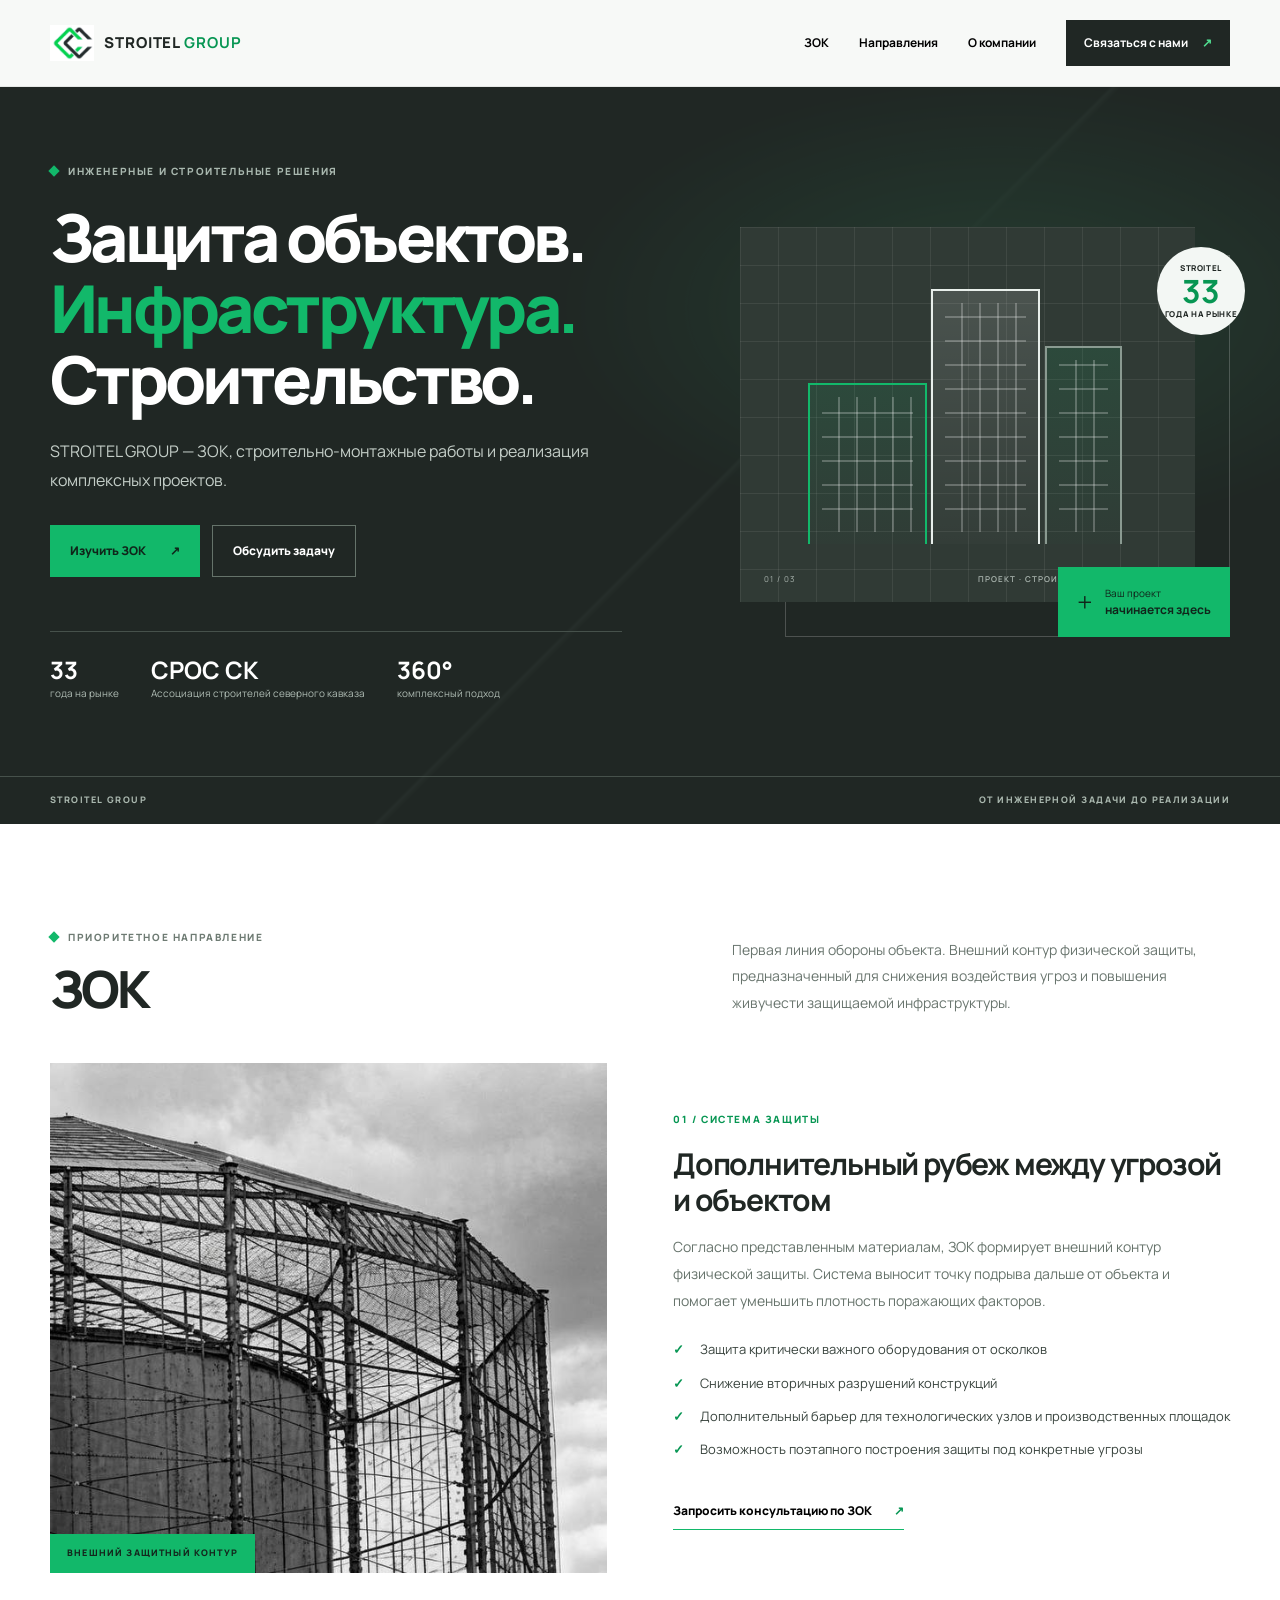
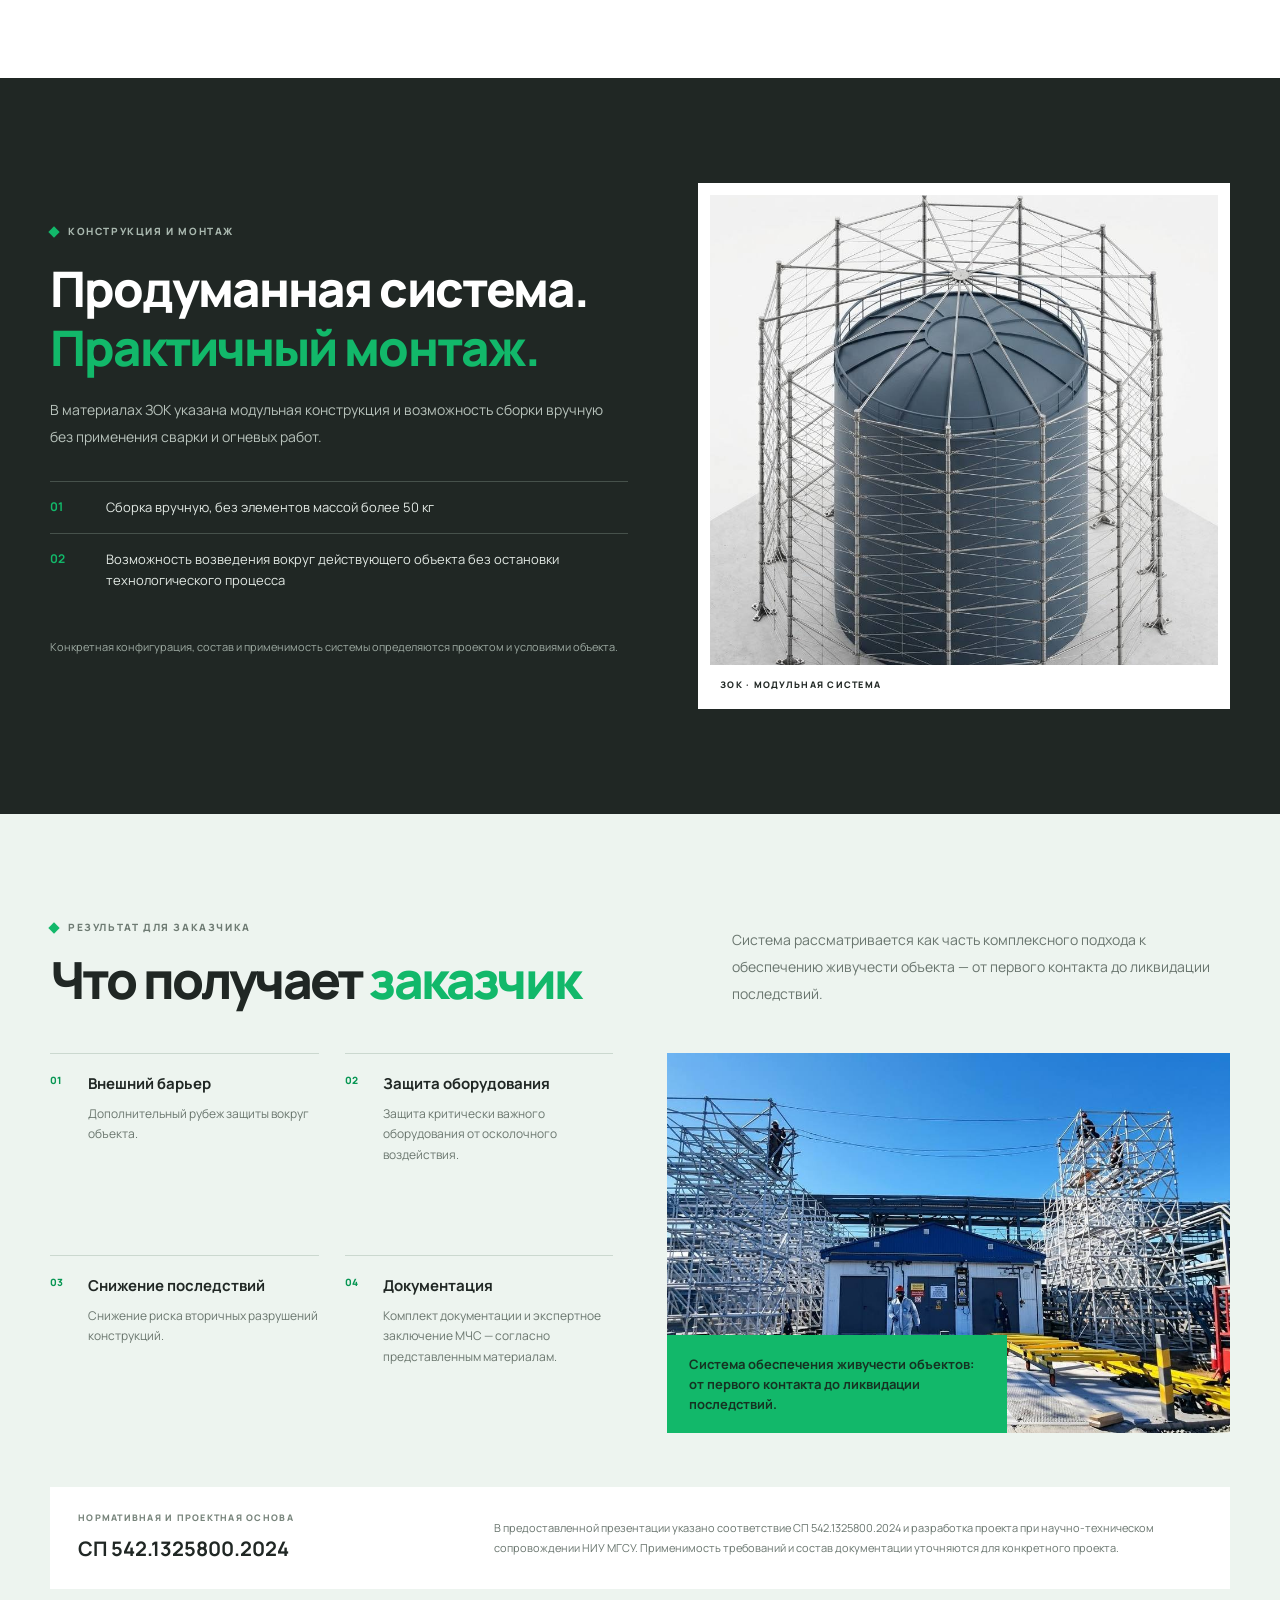
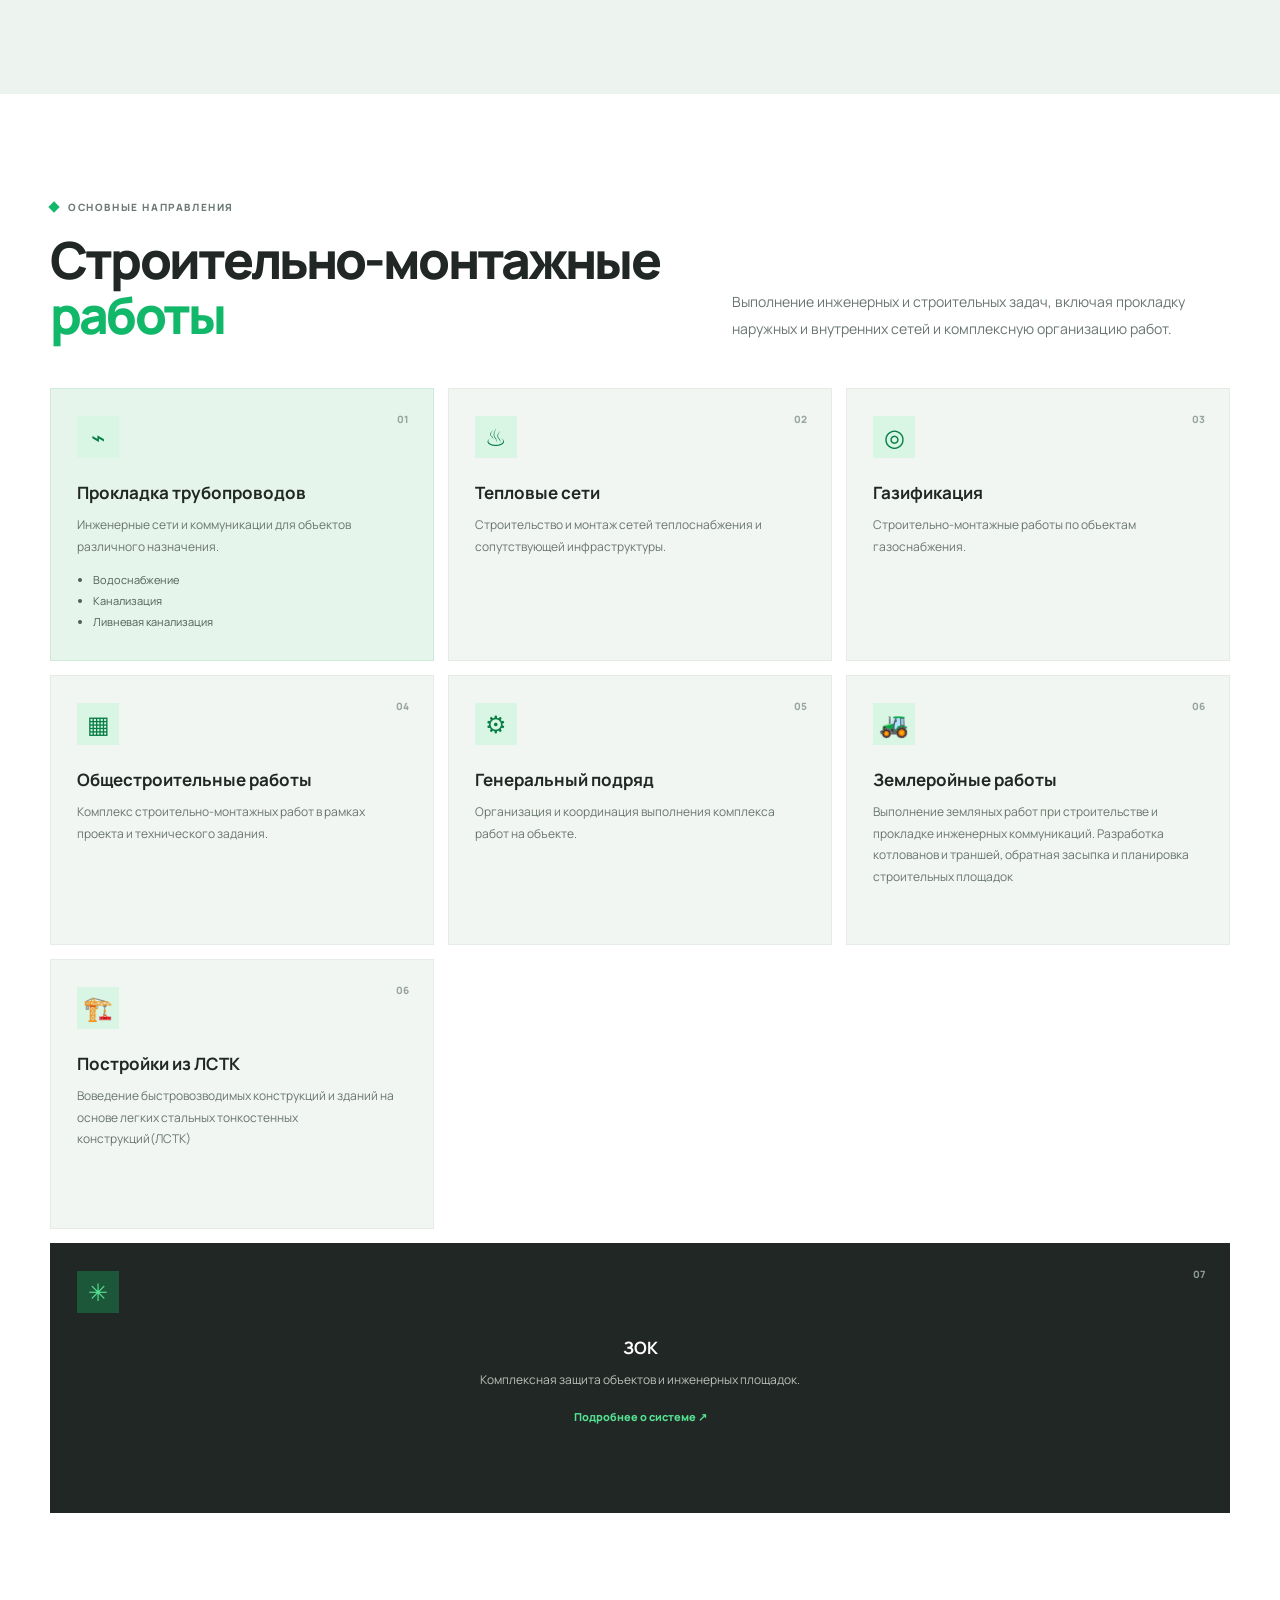
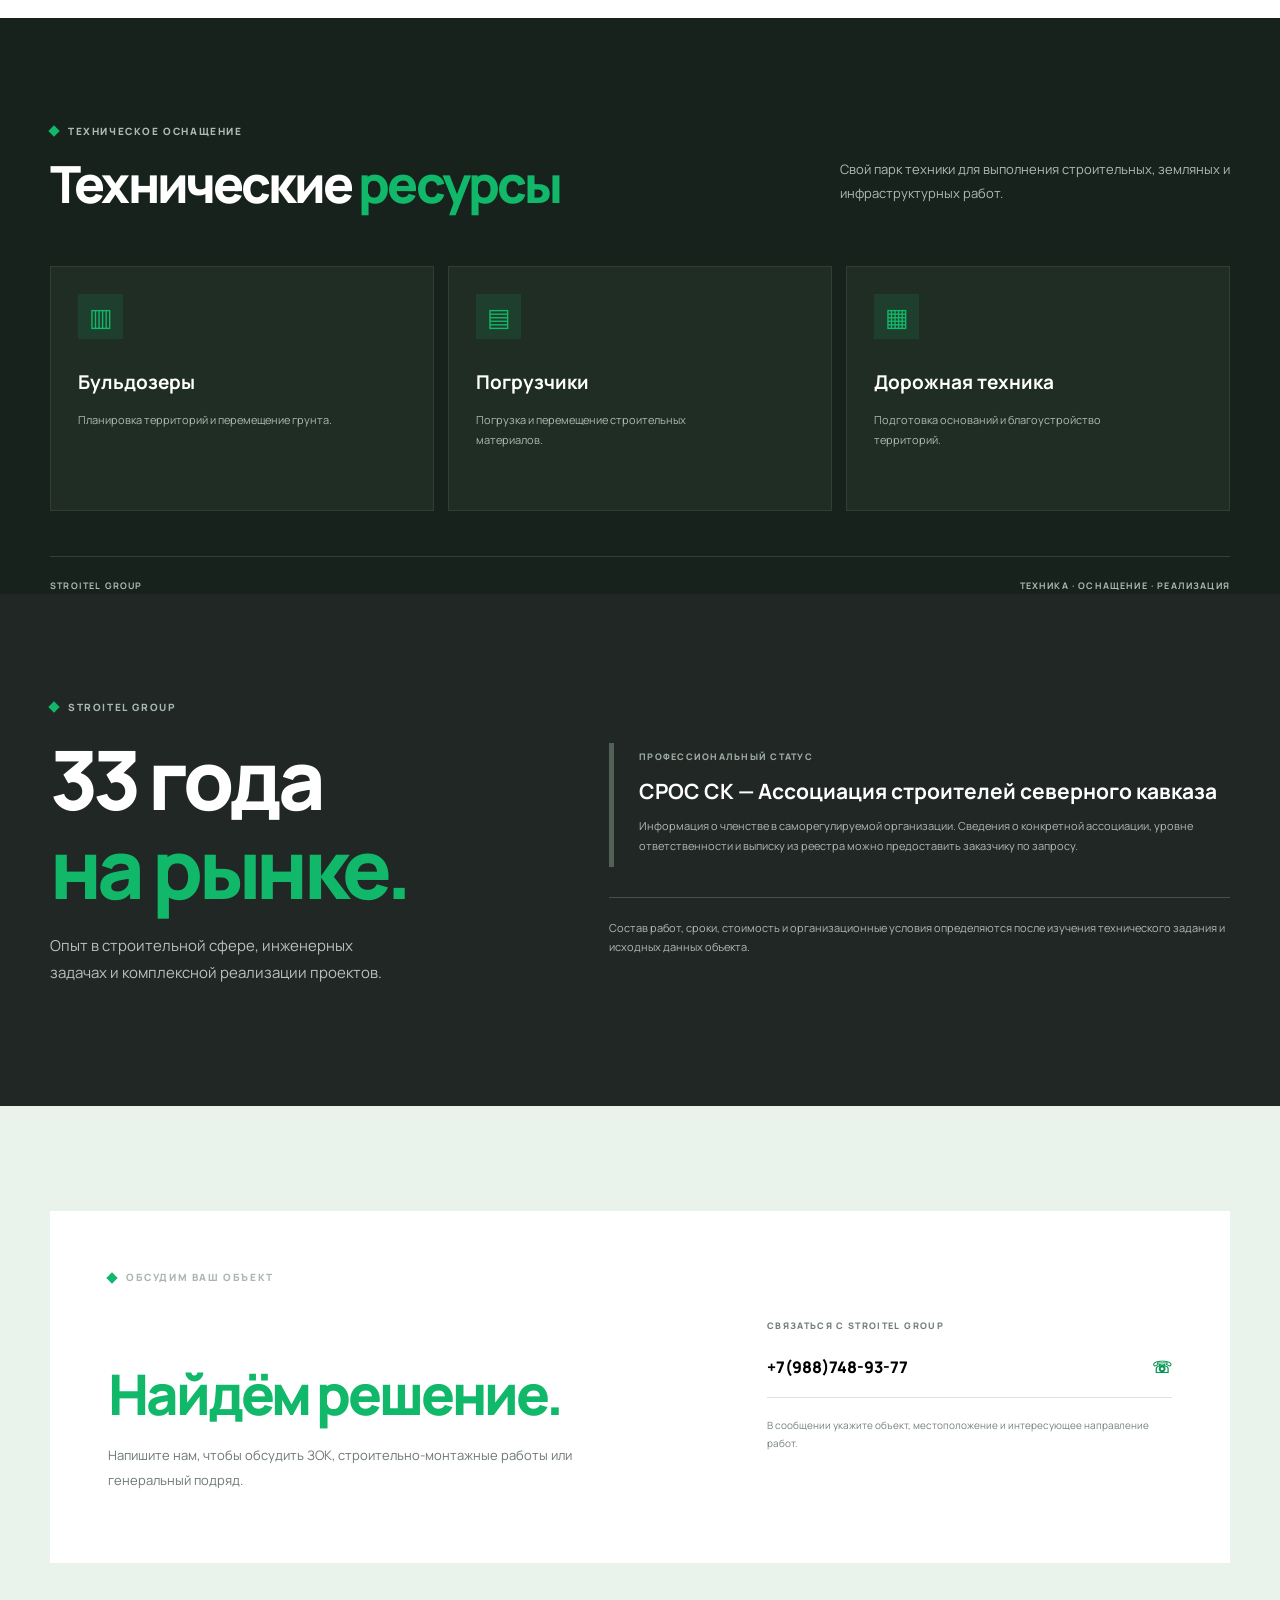
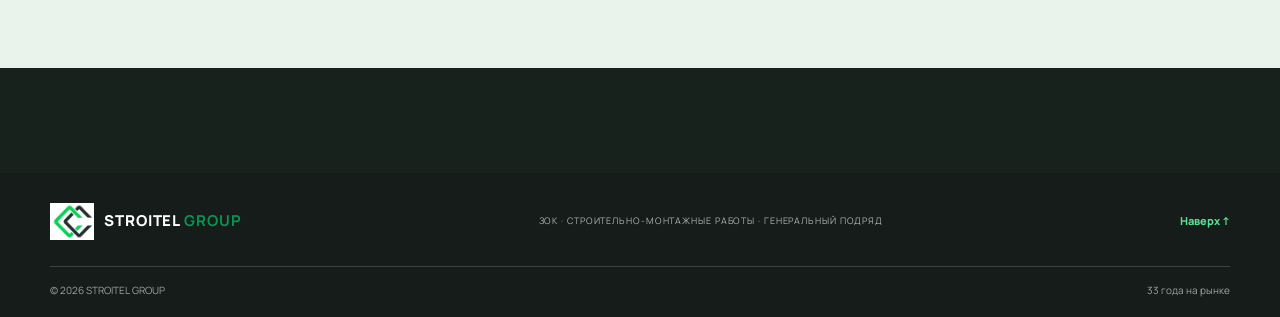
==== commit ce816243: "Update index.html" ====
--- a/index.html
+++ b/index.html
@@ -267,7 +267,7 @@
                 </div>
                 <div class="contact-links">
                     <span class="contact-label">СВЯЗАТЬСЯ С STROITEL GROUP</span>
-                    <a>+7(988)748-93-77 <b>☏</b></a>
+                    <a href="tel:+79887489377">+7(988)748-93-77 <b>☏</b></a>
                     <p>В сообщении укажите объект, местоположение и интересующее направление работ.</p>
                 </div>
             </div>
--- a/assets/css/style.css
+++ b/assets/css/style.css
@@ -2,7 +2,7 @@
 :root{--ink:#202724;--ink-2:#303a35;--green:#12b86a;--green-dark:#079653;--pale:#edf4ef;--paper:#f7f9f7;--muted:#77817b;--line:#dce4de}
 html{scroll-behavior:smooth;scroll-padding-top:88px}
 body{margin:0;background:var(--paper);color:var(--ink);font-family:Manrope,Arial,sans-serif;font-size:15px;line-height:1.65}
-a{color:inherit;text-decoration:none}
+a{color:black;text-decoration:none}
 img{display:block;max-width:100%}
 .container{width:min(1180px,calc(100% - 48px));margin-inline:auto}
 .header{position:sticky;top:0;z-index:20;background:rgba(247,249,247,.96);backdrop-filter:blur(14px);border-bottom:1px solid rgba(32,39,36,.08)}
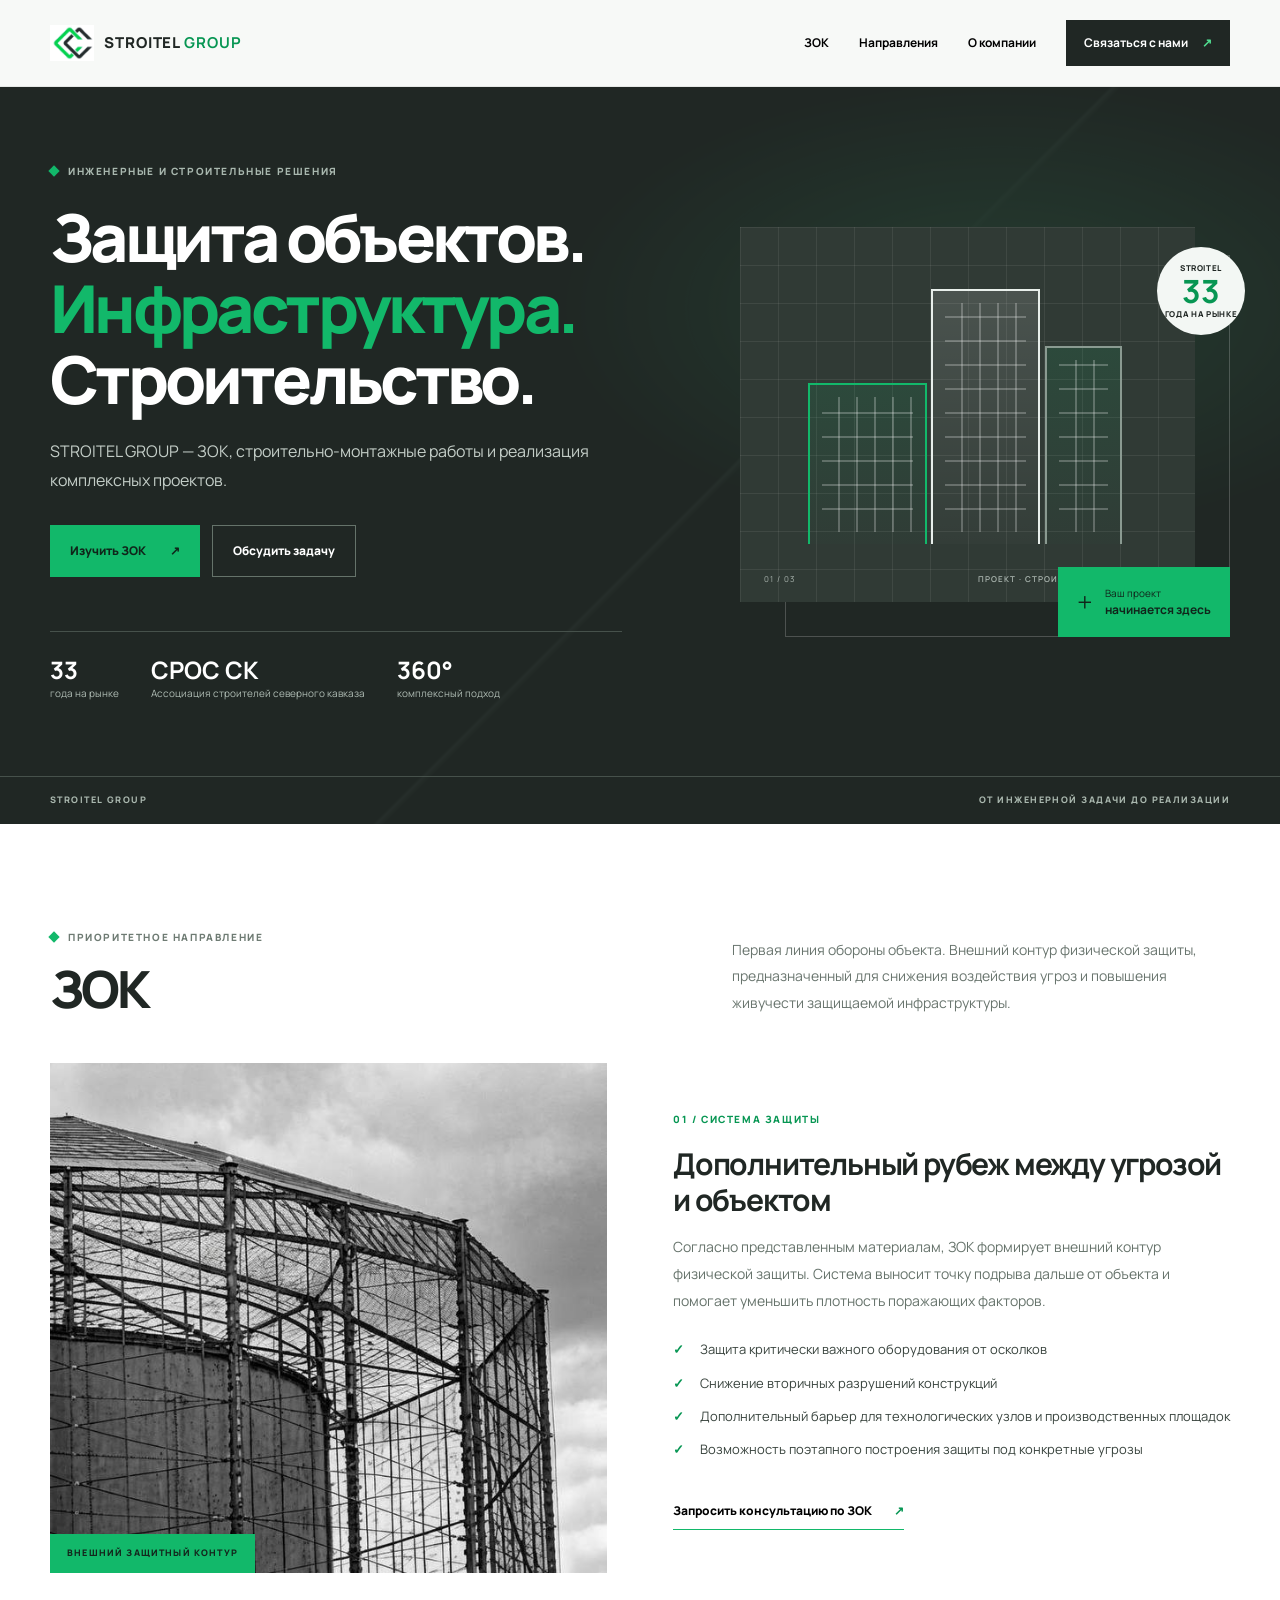
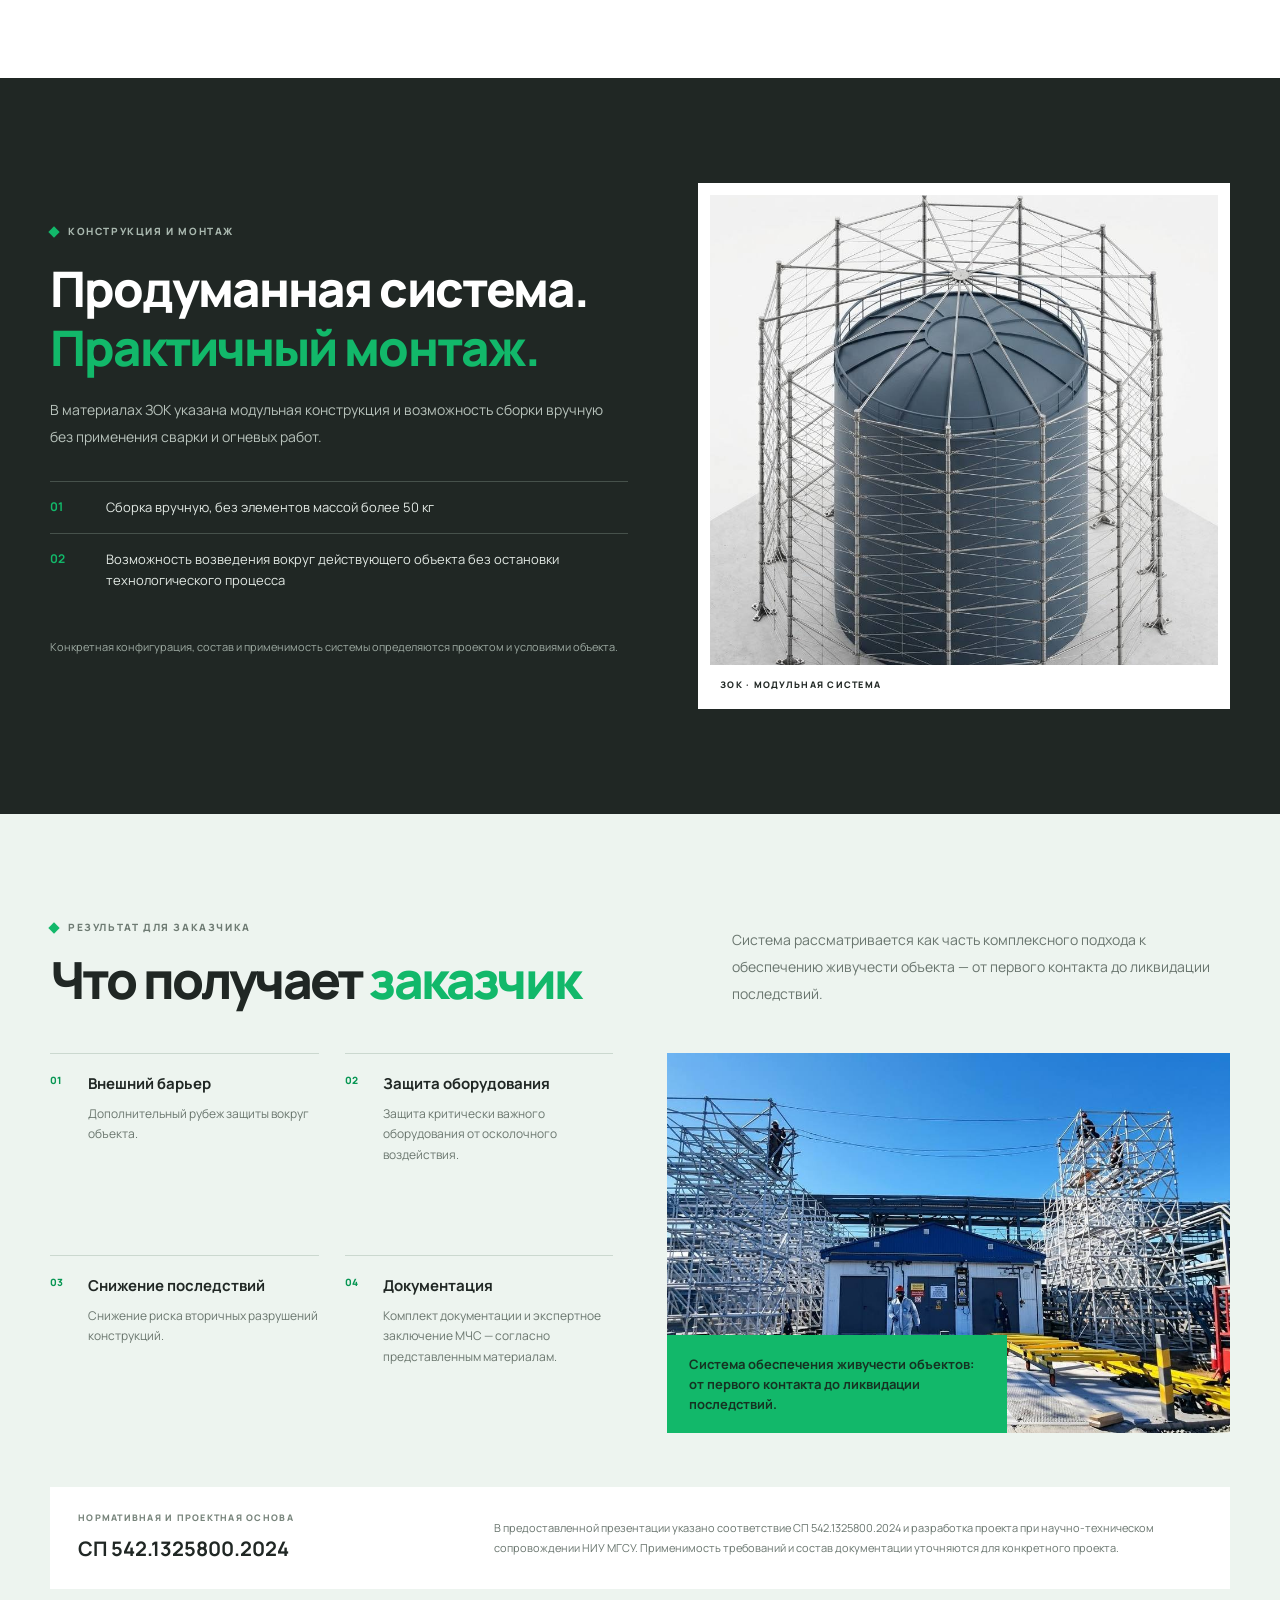
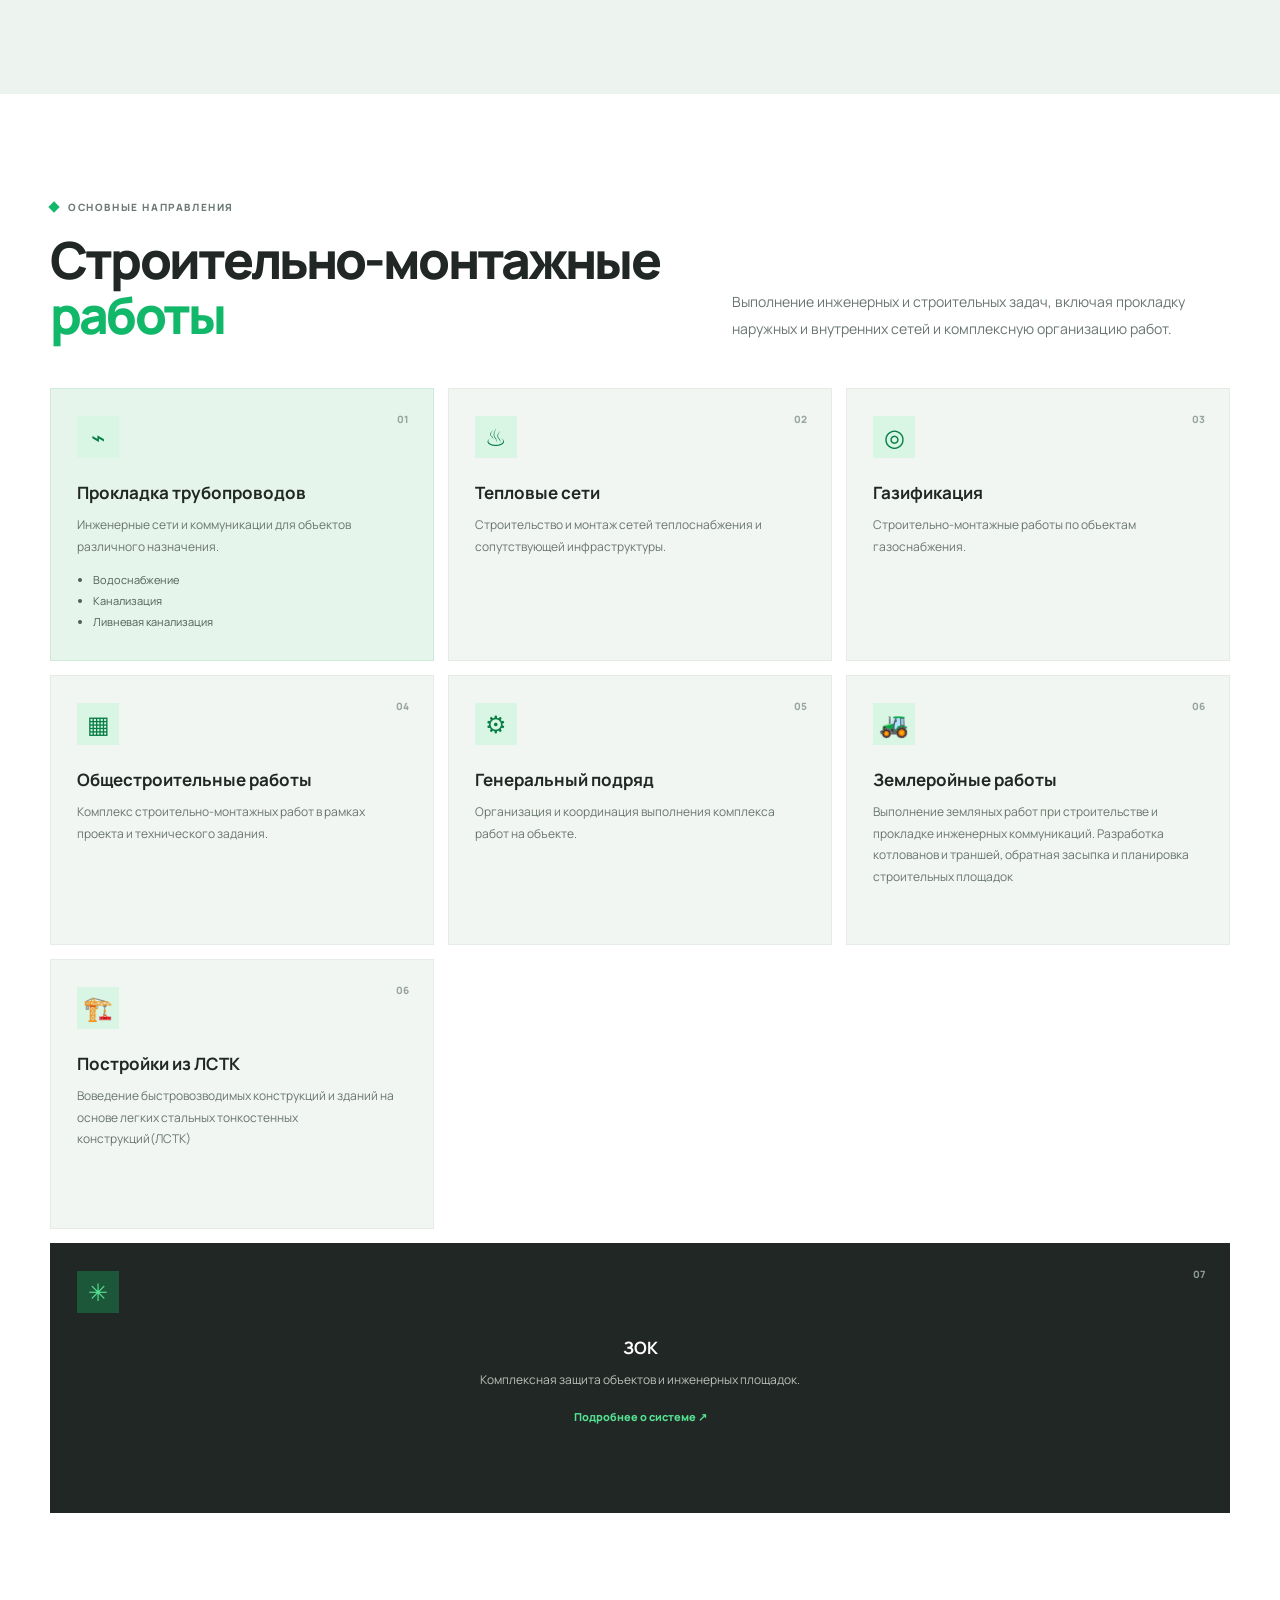
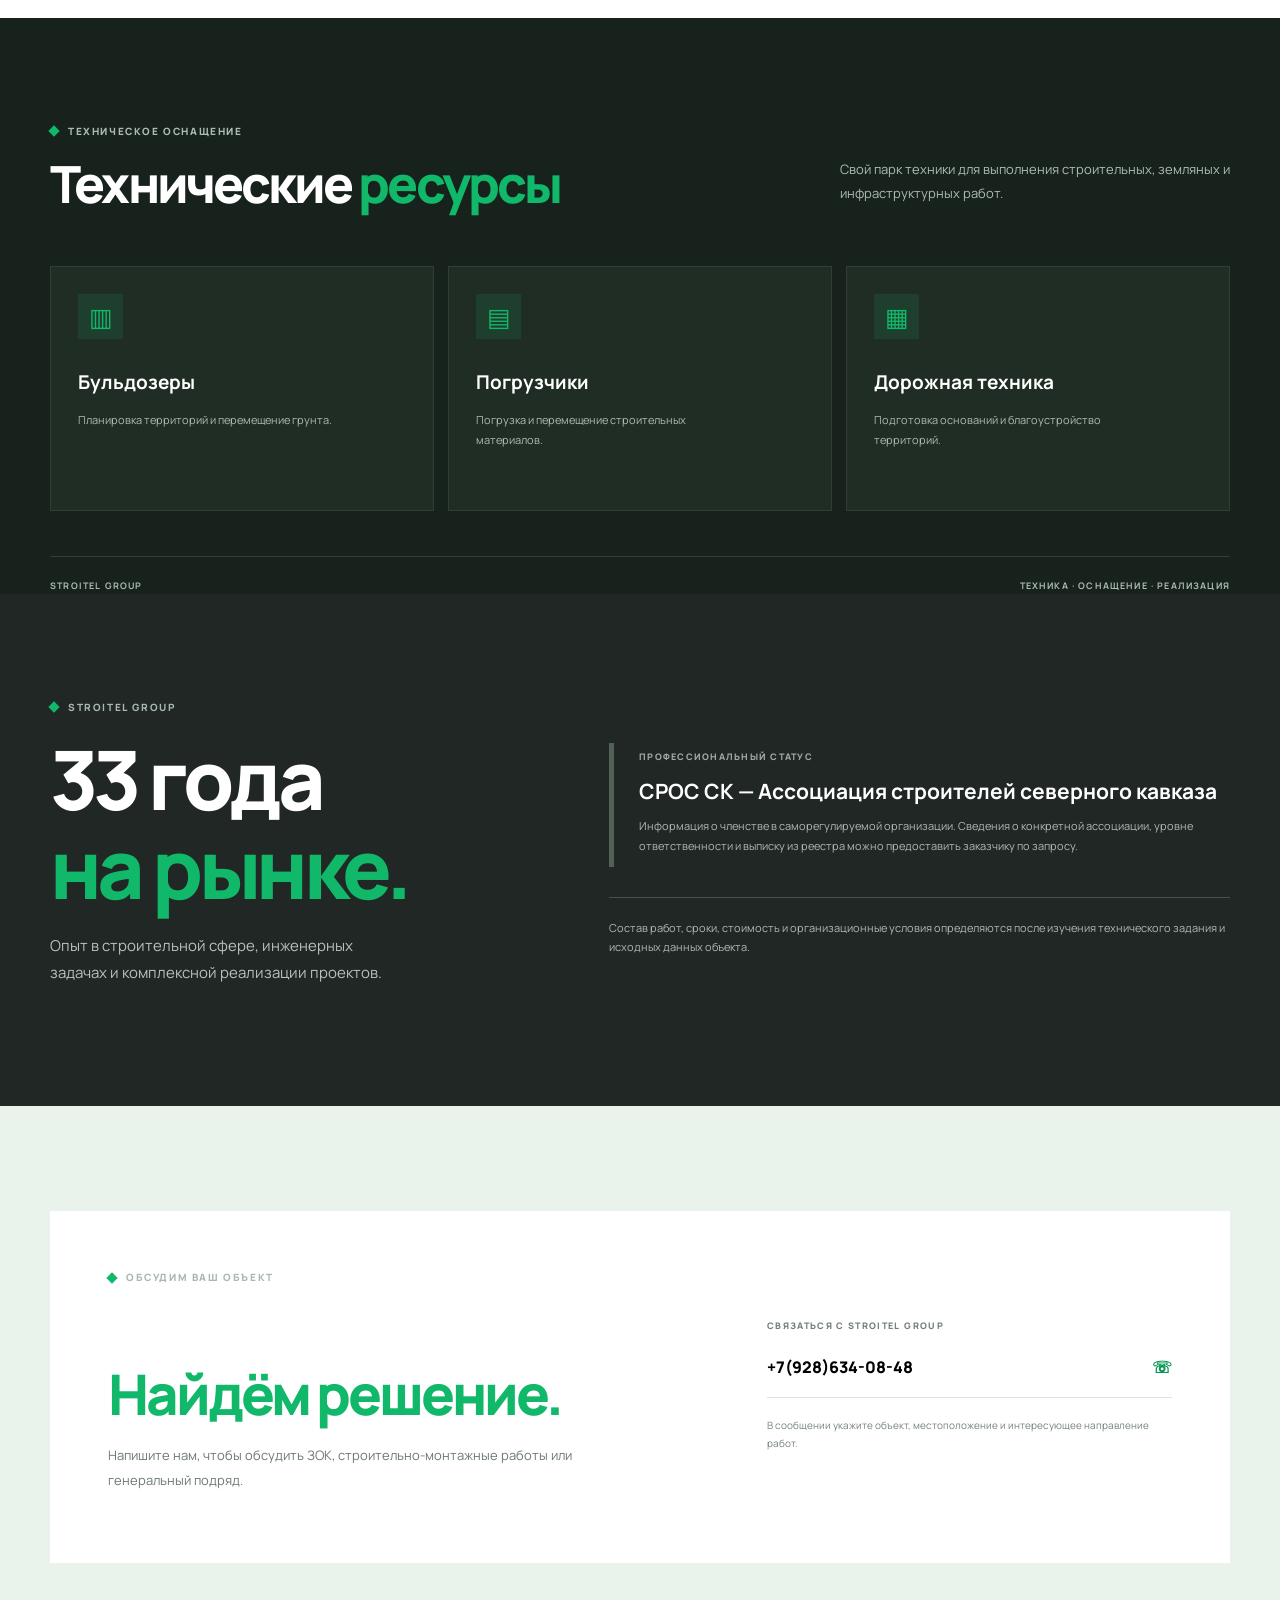
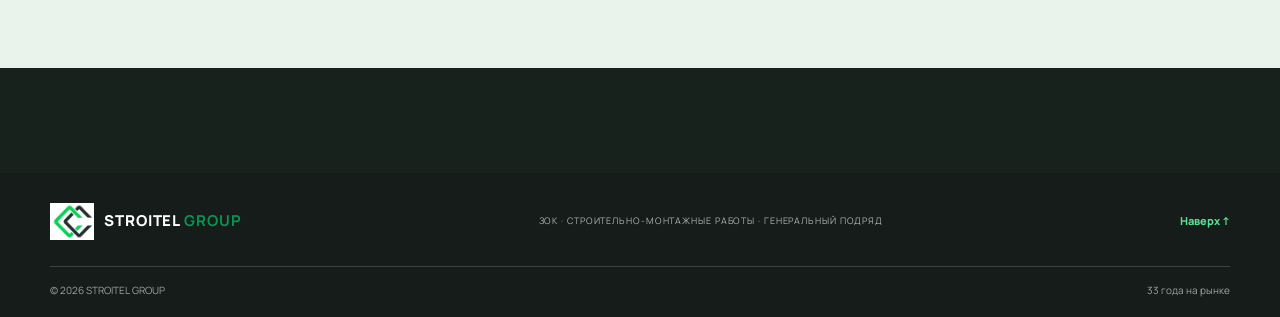
==== commit 02a5d14e: "Update index.html" ====
--- a/index.html
+++ b/index.html
@@ -267,7 +267,7 @@
                 </div>
                 <div class="contact-links">
                     <span class="contact-label">СВЯЗАТЬСЯ С STROITEL GROUP</span>
-                    <a href="tel:+79887489377">+7(988)748-93-77 <b>☏</b></a>
+                    <a href="tel:+79286340848">+7(928)634-08-48 <b>☏</b></a>
                     <p>В сообщении укажите объект, местоположение и интересующее направление работ.</p>
                 </div>
             </div>
